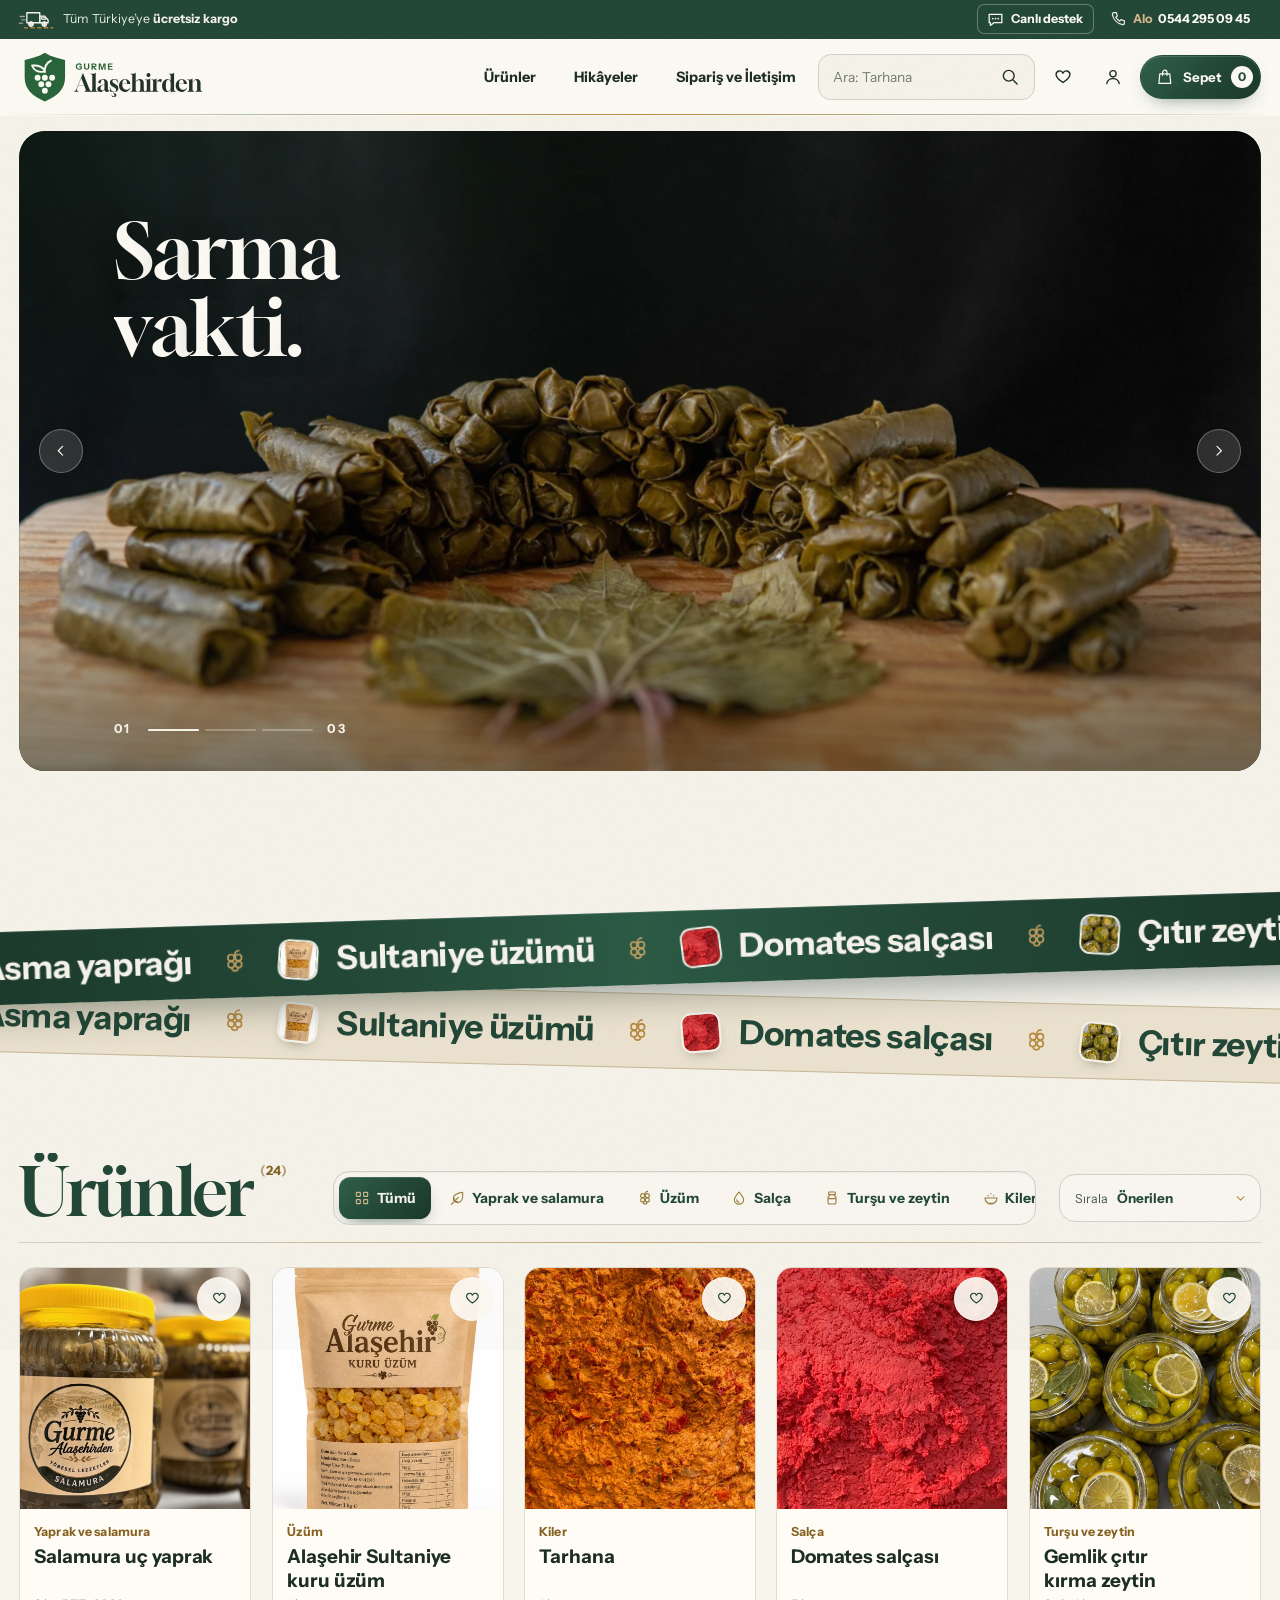
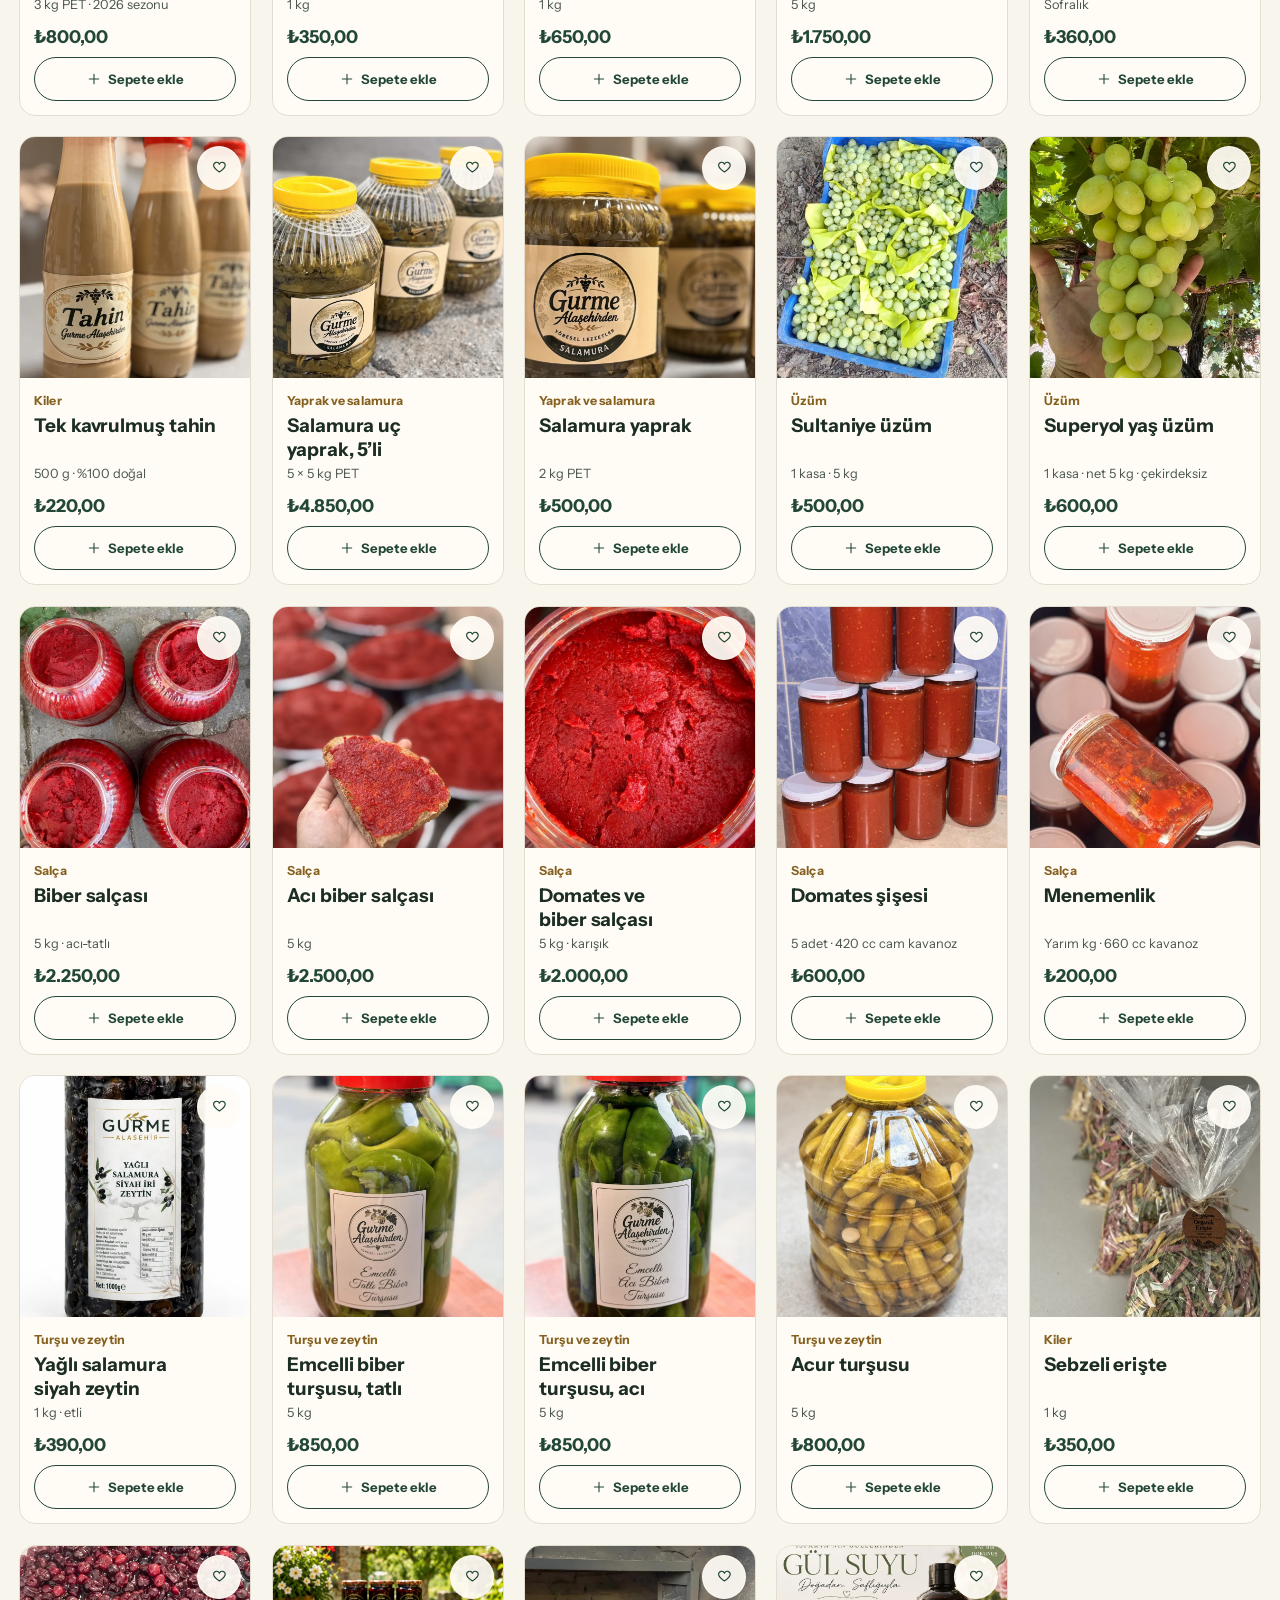
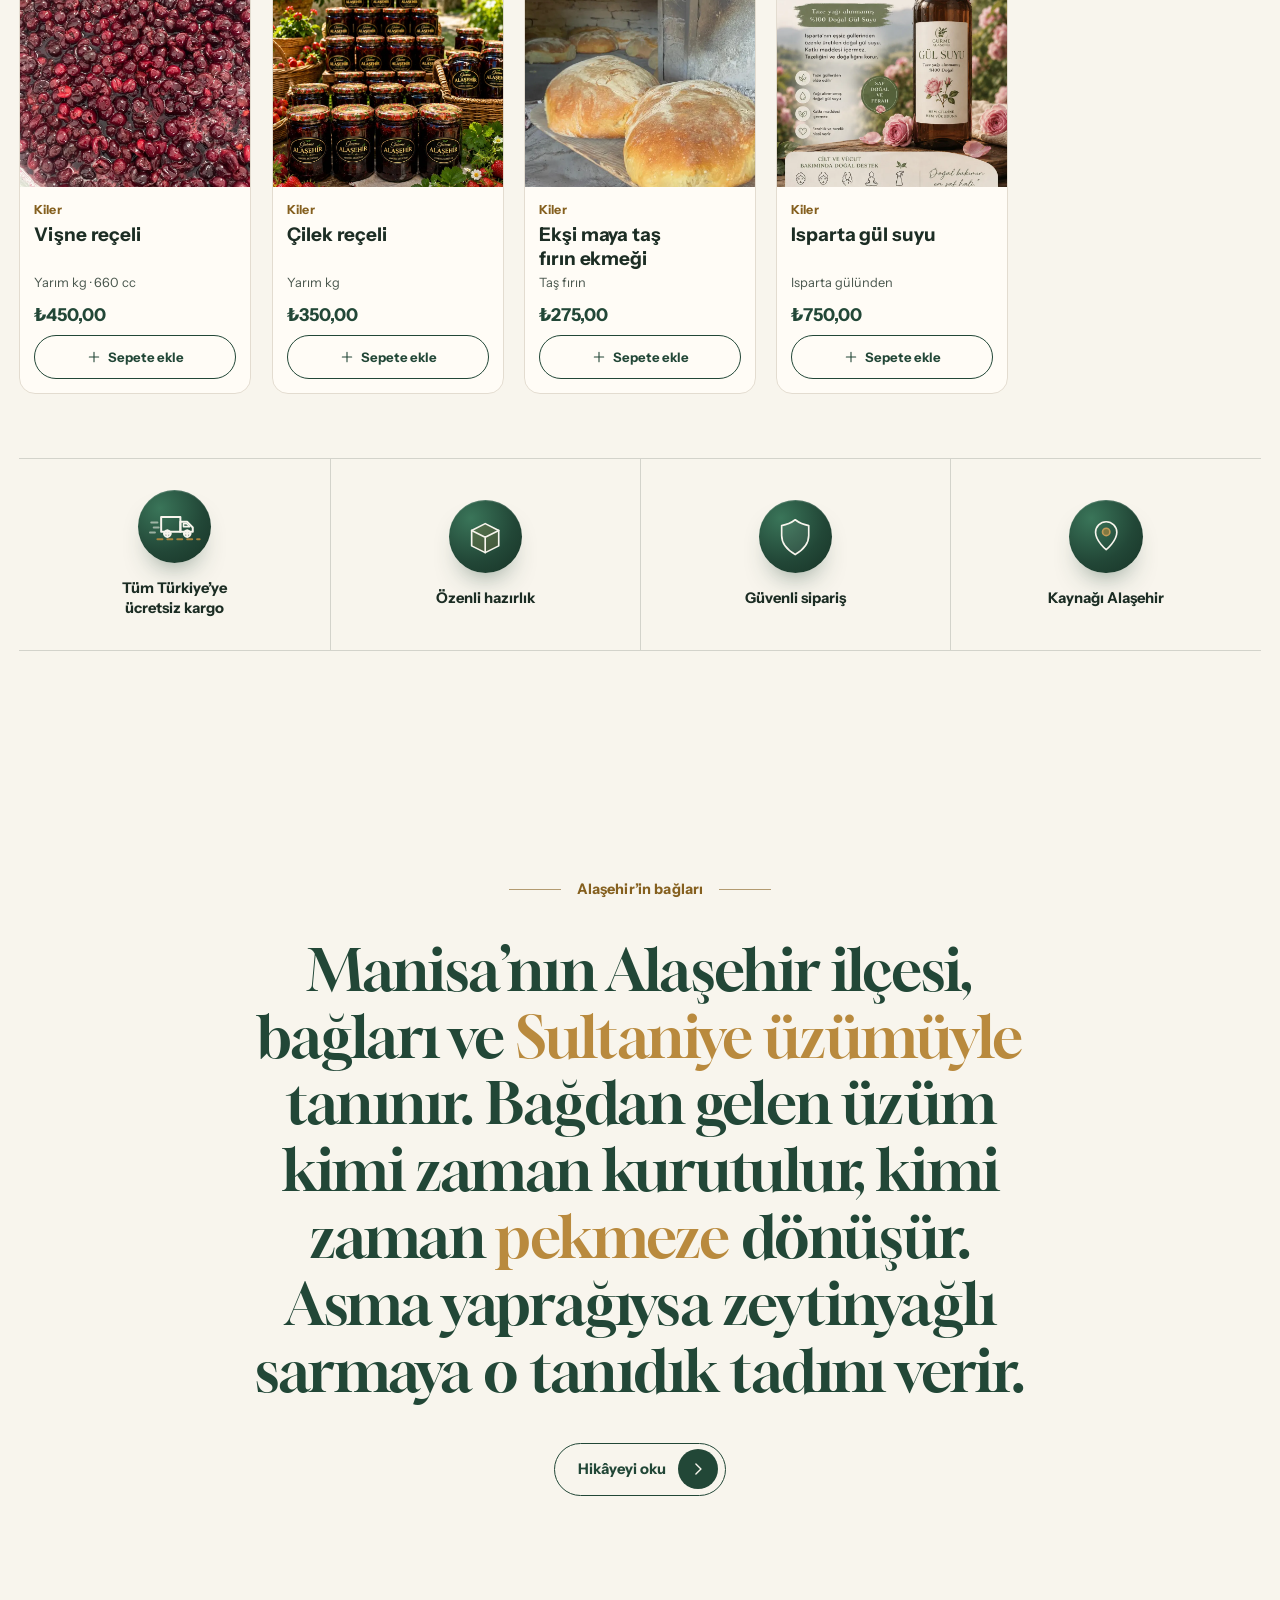
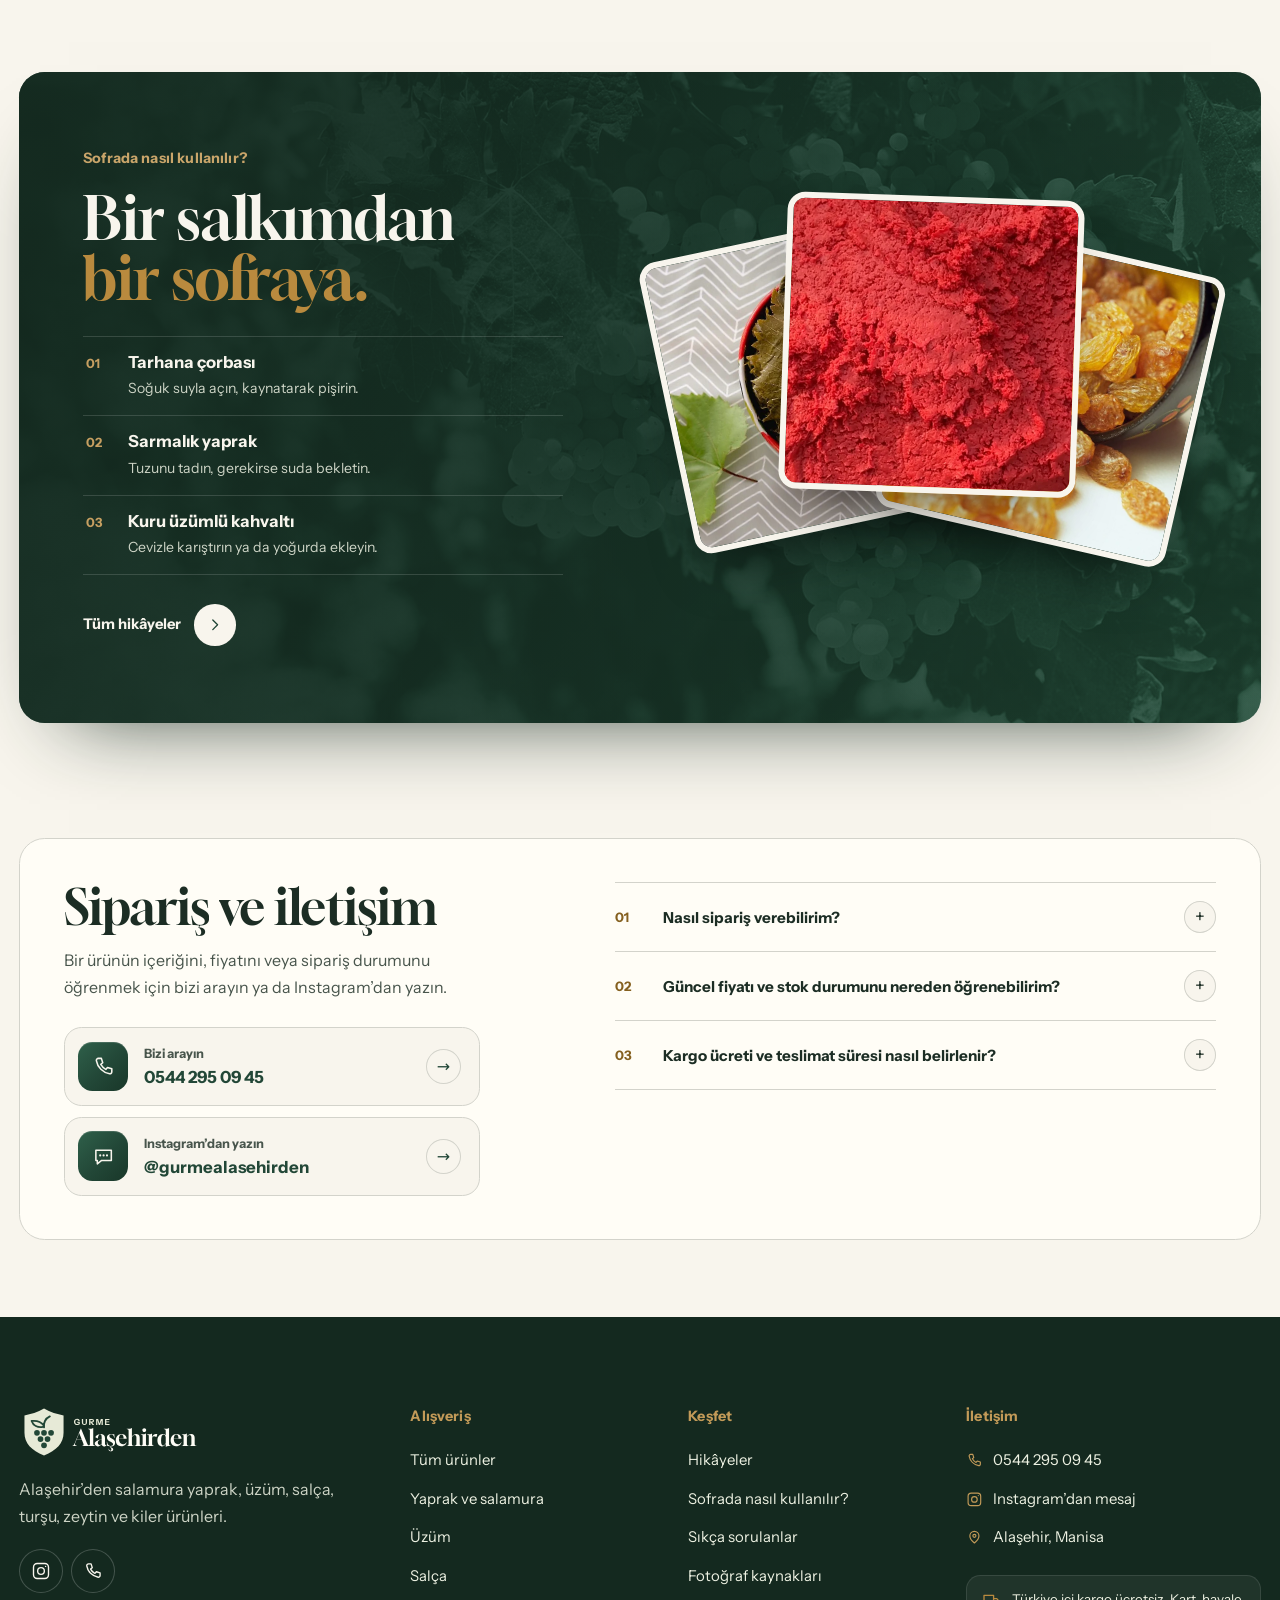
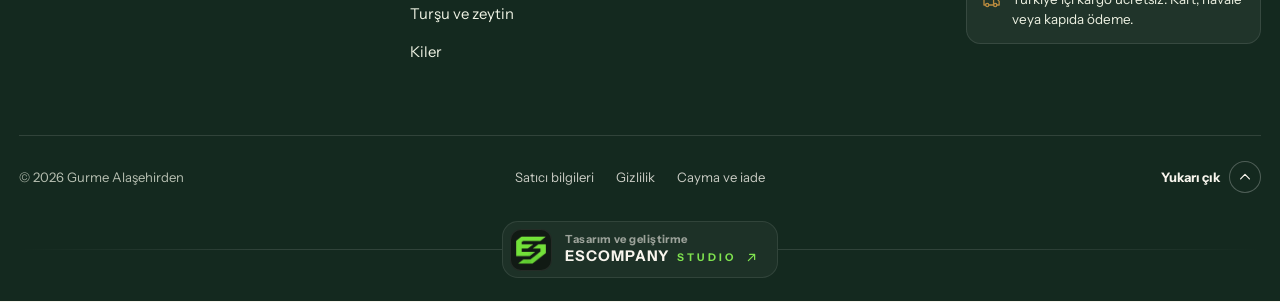
==== index.html @ d197da64 "Gurme Alaşehirden demo mağaza Katalog, ürün sayfaları, sepet ve demo ödeme, Hesabım, favoriler, mobi" ====
<!doctype html>
<html lang="tr">
<head>
  <meta charset="utf-8">
  <meta name="viewport" content="width=device-width, initial-scale=1">
  <meta name="robots" content="noindex">
  <meta name="theme-color" content="#224737">
  <meta name="description" content="Gurme Alaşehirden. Alaşehir'in bağlarından ilham alan yöresel sofra seçkisini keşfedin.">
  <title>Gurme Alaşehirden | Yöresel Sofra Seçkisi</title>
  <script>document.documentElement.classList.add('js-motion');setTimeout(function(){var d=document.documentElement;if(!d.classList.contains('motion-on'))d.classList.remove('js-motion')},4000);</script>
  <meta property="og:type" content="website">
  <meta property="og:title" content="Gurme Alaşehirden | Yöresel Sofra Seçkisi">
  <meta property="og:description" content="Gurme Alaşehirden. Alaşehir'in bağlarından ilham alan yöresel sofra seçkisini keşfedin.">
  <meta property="og:image" content="https://escompanystudio-base.github.io/gurme-alasehirden-demo/assets/og-cover.jpg">
  <meta property="og:image:width" content="1200">
  <meta property="og:image:height" content="630">
  <meta property="og:locale" content="tr_TR">
  <meta name="twitter:card" content="summary_large_image">
  <link rel="apple-touch-icon" href="assets/icon.png">
  <link rel="icon" href="assets/gurme-marka.svg" type="image/svg+xml">
  <link rel="preload" href="assets/display.woff2" as="font" type="font/woff2" crossorigin>
  <link rel="stylesheet" href="styles.css?v=65">
  <link rel="stylesheet" href="catalog-design.css?v=65">
  <link rel="stylesheet" href="motion.css?v=65">
  <script src="catalog.js?v=65" defer></script>
  <script src="shop.js?v=65" defer></script>
  <script src="showcase.js?v=65" defer></script>
  <script src="mobile-menu.js?v=65" defer></script>
  <script src="account.js?v=65" defer></script>
  <script src="fly.js?v=65" defer></script>
  <script src="search.js?v=65" defer></script>
  <script src="support.js?v=65" defer></script>
  <script src="motion.js?v=65" defer></script>
  <script type="application/ld+json">
{
 "@context": "https://schema.org",
 "@graph": [
  {
   "@type": "Store",
   "name": "Gurme Alaşehirden",
   "telephone": "+905442950945",
   "address": {
    "@type": "PostalAddress",
    "addressLocality": "Alaşehir",
    "addressRegion": "Manisa",
    "addressCountry": "TR"
   },
   "sameAs": [
    "https://www.instagram.com/gurmealasehirden/",
    "https://www.shopier.com/gurmealasehirden"
   ]
  },
  {
   "@type": "ItemList",
   "name": "Ürünler",
   "itemListElement": [
    {
     "@type": "ListItem",
     "position": 1,
     "item": {
      "@type": "Product",
      "name": "Salamura uç yaprak",
      "description": "2026 sezonu salamura uç yaprak, 3 kg PET kapta. Sarmadan önce tuzunu tadın; gerekirse bir süre suda bekletin.",
      "image": "assets/urunler/48458798.webp",
      "category": "Yaprak ve salamura",
      "offers": {
       "@type": "Offer",
       "price": "800",
       "priceCurrency": "TRY",
       "url": "https://www.shopier.com/gurmealasehirden/48458798"
      }
     }
    },
    {
     "@type": "ListItem",
     "position": 2,
     "item": {
      "@type": "Product",
      "name": "Alaşehir Sultaniye kuru üzüm",
      "description": "Alaşehir Sultaniye üzümünden çekirdeksiz kuru üzüm, 1 kg. Kahvaltıda, kek hamurunda ya da yulafla.",
      "image": "assets/urunler/48699027.webp",
      "category": "Üzüm",
      "offers": {
       "@type": "Offer",
       "price": "350",
       "priceCurrency": "TRY",
       "url": "https://www.shopier.com/gurmealasehirden/48699027"
      }
     }
    },
    {
     "@type": "ListItem",
     "position": 3,
     "item": {
      "@type": "Product",
      "name": "Tarhana",
      "description": "1 kg tarhana. Bir kâse soğuk suyla açıp kaynatarak çorba yapabilirsiniz.",
      "image": "assets/urunler/48458883.webp",
      "category": "Kiler",
      "offers": {
       "@type": "Offer",
       "price": "650",
       "priceCurrency": "TRY",
       "url": "https://www.shopier.com/gurmealasehirden/48458883"
      }
     }
    },
    {
     "@type": "ListItem",
     "position": 4,
     "item": {
      "@type": "Product",
      "name": "Domates salçası",
      "description": "5 kg domates salçası. Yemeklere, çorbalara ve kahvaltılık soslara.",
      "image": "assets/urunler/49941101.webp",
      "category": "Salça",
      "offers": {
       "@type": "Offer",
       "price": "1750",
       "priceCurrency": "TRY",
       "url": "https://www.shopier.com/gurmealasehirden/49941101"
      }
     }
    },
    {
     "@type": "ListItem",
     "position": 5,
     "item": {
      "@type": "Product",
      "name": "Gemlik çıtır kırma zeytin",
      "description": "Gemlik sofralık çıtır kırma zeytin, kahvaltı sofraları için.",
      "image": "assets/urunler/48976314.webp",
      "category": "Turşu ve zeytin",
      "offers": {
       "@type": "Offer",
       "price": "360",
       "priceCurrency": "TRY",
       "url": "https://www.shopier.com/gurmealasehirden/48976314"
      }
     }
    },
    {
     "@type": "ListItem",
     "position": 6,
     "item": {
      "@type": "Product",
      "name": "Tek kavrulmuş tahin",
      "description": "500 g tek kavrulmuş tahin. Kahvaltıda reçelle ya da tatlılarda kullanabilirsiniz.",
      "image": "assets/urunler/48458856.webp",
      "category": "Kiler",
      "offers": {
       "@type": "Offer",
       "price": "220",
       "priceCurrency": "TRY",
       "url": "https://www.shopier.com/gurmealasehirden/48458856"
      }
     }
    },
    {
     "@type": "ListItem",
     "position": 7,
     "item": {
      "@type": "Product",
      "name": "Salamura uç yaprak, 5’li",
      "description": "Beş adet 5 kg PET kapta salamura uç yaprak. Kalabalık sofralar ve uzun süreli kullanım için.",
      "image": "assets/urunler/48458950.webp",
      "category": "Yaprak ve salamura",
      "offers": {
       "@type": "Offer",
       "price": "4850",
       "priceCurrency": "TRY",
       "url": "https://www.shopier.com/gurmealasehirden/48458950"
      }
     }
    },
    {
     "@type": "ListItem",
     "position": 8,
     "item": {
      "@type": "Product",
      "name": "Salamura yaprak",
      "description": "2 kg PET kapta salamura asma yaprağı. Zeytinyağlı sarma ve dolma için.",
      "image": "assets/urunler/48593356.webp",
      "category": "Yaprak ve salamura",
      "offers": {
       "@type": "Offer",
       "price": "500",
       "priceCurrency": "TRY",
       "url": "https://www.shopier.com/gurmealasehirden/48593356"
      }
     }
    },
    {
     "@type": "ListItem",
     "position": 9,
     "item": {
      "@type": "Product",
      "name": "Sultaniye üzüm",
      "description": "Bir kasa (5 kg) Sultaniye üzüm.",
      "image": "assets/urunler/50586512.webp",
      "category": "Üzüm",
      "offers": {
       "@type": "Offer",
       "price": "500",
       "priceCurrency": "TRY",
       "url": "https://www.shopier.com/gurmealasehirden/50586512"
      }
     }
    },
    {
     "@type": "ListItem",
     "position": 10,
     "item": {
      "@type": "Product",
      "name": "Superyol yaş üzüm",
      "description": "Bir kasa, net 5 kg çekirdeksiz Superyol cinsi yaş üzüm.",
      "image": "assets/urunler/49343142.webp",
      "category": "Üzüm",
      "offers": {
       "@type": "Offer",
       "price": "600",
       "priceCurrency": "TRY",
       "url": "https://www.shopier.com/gurmealasehirden/49343142"
      }
     }
    },
    {
     "@type": "ListItem",
     "position": 11,
     "item": {
      "@type": "Product",
      "name": "Biber salçası",
      "description": "5 kg biber salçası, acı ve tatlı karışık.",
      "image": "assets/urunler/50516169.webp",
      "category": "Salça",
      "offers": {
       "@type": "Offer",
       "price": "2250",
       "priceCurrency": "TRY",
       "url": "https://www.shopier.com/gurmealasehirden/50516169"
      }
     }
    },
    {
     "@type": "ListItem",
     "position": 12,
     "item": {
      "@type": "Product",
      "name": "Acı biber salçası",
      "description": "5 kg acı biber salçası.",
      "image": "assets/urunler/50586427.webp",
      "category": "Salça",
      "offers": {
       "@type": "Offer",
       "price": "2500",
       "priceCurrency": "TRY",
       "url": "https://www.shopier.com/gurmealasehirden/50586427"
      }
     }
    },
    {
     "@type": "ListItem",
     "position": 13,
     "item": {
      "@type": "Product",
      "name": "Domates ve biber salçası",
      "description": "Domates ve biber karışık salça, 5 kg.",
      "image": "assets/urunler/50586412.webp",
      "category": "Salça",
      "offers": {
       "@type": "Offer",
       "price": "2000",
       "priceCurrency": "TRY",
       "url": "https://www.shopier.com/gurmealasehirden/50586412"
      }
     }
    },
    {
     "@type": "ListItem",
     "position": 14,
     "item": {
      "@type": "Product",
      "name": "Domates şişesi",
      "description": "420 cc cam kavanozlarda domates, 5 adet.",
      "image": "assets/urunler/49941323.webp",
      "category": "Salça",
      "offers": {
       "@type": "Offer",
       "price": "600",
       "priceCurrency": "TRY",
       "url": "https://www.shopier.com/gurmealasehirden/49941323"
      }
     }
    },
    {
     "@type": "ListItem",
     "position": 15,
     "item": {
      "@type": "Product",
      "name": "Menemenlik",
      "description": "Menemen için hazırlanmış karışım; 660 cc kavanozda yarım kg.",
      "image": "assets/urunler/50586495.webp",
      "category": "Salça",
      "offers": {
       "@type": "Offer",
       "price": "200",
       "priceCurrency": "TRY",
       "url": "https://www.shopier.com/gurmealasehirden/50586495"
      }
     }
    },
    {
     "@type": "ListItem",
     "position": 16,
     "item": {
      "@type": "Product",
      "name": "Yağlı salamura siyah zeytin",
      "description": "1 kg yağlı salamura siyah etli zeytin.",
      "image": "assets/urunler/48701780.webp",
      "category": "Turşu ve zeytin",
      "offers": {
       "@type": "Offer",
       "price": "390",
       "priceCurrency": "TRY",
       "url": "https://www.shopier.com/gurmealasehirden/48701780"
      }
     }
    },
    {
     "@type": "ListItem",
     "position": 17,
     "item": {
      "@type": "Product",
      "name": "Emcelli biber turşusu, tatlı",
      "description": "5 kg tatlı emcelli biber turşusu.",
      "image": "assets/urunler/49343203.webp",
      "category": "Turşu ve zeytin",
      "offers": {
       "@type": "Offer",
       "price": "850",
       "priceCurrency": "TRY",
       "url": "https://www.shopier.com/gurmealasehirden/49343203"
      }
     }
    },
    {
     "@type": "ListItem",
     "position": 18,
     "item": {
      "@type": "Product",
      "name": "Emcelli biber turşusu, acı",
      "description": "5 kg acı emcelli biber turşusu.",
      "image": "assets/urunler/49343221.webp",
      "category": "Turşu ve zeytin",
      "offers": {
       "@type": "Offer",
       "price": "850",
       "priceCurrency": "TRY",
       "url": "https://www.shopier.com/gurmealasehirden/49343221"
      }
     }
    },
    {
     "@type": "ListItem",
     "position": 19,
     "item": {
      "@type": "Product",
      "name": "Acur turşusu",
      "description": "5 kg acur turşusu.",
      "image": "assets/urunler/49691721.webp",
      "category": "Turşu ve zeytin",
      "offers": {
       "@type": "Offer",
       "price": "800",
       "priceCurrency": "TRY",
       "url": "https://www.shopier.com/gurmealasehirden/49691721"
      }
     }
    },
    {
     "@type": "ListItem",
     "position": 20,
     "item": {
      "@type": "Product",
      "name": "Sebzeli erişte",
      "description": "1 kg sebzeli erişte.",
      "image": "assets/urunler/48458974.webp",
      "category": "Kiler",
      "offers": {
       "@type": "Offer",
       "price": "350",
       "priceCurrency": "TRY",
       "url": "https://www.shopier.com/gurmealasehirden/48458974"
      }
     }
    },
    {
     "@type": "ListItem",
     "position": 21,
     "item": {
      "@type": "Product",
      "name": "Vişne reçeli",
      "description": "660 cc kavanozda yarım kg vişne reçeli.",
      "image": "assets/urunler/49691678.webp",
      "category": "Kiler",
      "offers": {
       "@type": "Offer",
       "price": "450",
       "priceCurrency": "TRY",
       "url": "https://www.shopier.com/gurmealasehirden/49691678"
      }
     }
    },
    {
     "@type": "ListItem",
     "position": 22,
     "item": {
      "@type": "Product",
      "name": "Çilek reçeli",
      "description": "Yarım kg çilek reçeli.",
      "image": "assets/urunler/49343748.webp",
      "category": "Kiler",
      "offers": {
       "@type": "Offer",
       "price": "350",
       "priceCurrency": "TRY",
       "url": "https://www.shopier.com/gurmealasehirden/49343748"
      }
     }
    },
    {
     "@type": "ListItem",
     "position": 23,
     "item": {
      "@type": "Product",
      "name": "Ekşi maya taş fırın ekmeği",
      "description": "Taş fırında pişmiş ekşi mayalı ekmek.",
      "image": "assets/urunler/49152911.webp",
      "category": "Kiler",
      "offers": {
       "@type": "Offer",
       "price": "275",
       "priceCurrency": "TRY",
       "url": "https://www.shopier.com/gurmealasehirden/49152911"
      }
     }
    },
    {
     "@type": "ListItem",
     "position": 24,
     "item": {
      "@type": "Product",
      "name": "Isparta gül suyu",
      "description": "Isparta güllerinden gül suyu.",
      "image": "assets/urunler/48693764.webp",
      "category": "Kiler",
      "offers": {
       "@type": "Offer",
       "price": "750",
       "priceCurrency": "TRY",
       "url": "https://www.shopier.com/gurmealasehirden/48693764"
      }
     }
    }
   ]
  }
 ]
}
  </script>
</head>
<body>
  <svg class="icon-library" xmlns="http://www.w3.org/2000/svg" aria-hidden="true">
    <symbol id="i-leaf" viewBox="0 0 24 24"><path d="M20.5 3.5c-5 1-9 1.4-12.1 4.6a6.4 6.4 0 0 0 0 9.1 6.4 6.4 0 0 0 9.1 0c3.2-3.2 3.5-7.5 3-13.7Z"/><path d="M3.5 21.5 14 11M8 17l-.3-5m.4 4.9 4.8.3"/></symbol>
    <symbol id="i-bag" viewBox="0 0 24 24"><path d="M5.2 8h13.6l1.3 13H3.9L5.2 8Z"/><path d="M9 10V6a3 3 0 1 1 6 0v4"/></symbol>
    <symbol id="i-search" viewBox="0 0 24 24"><circle cx="10.5" cy="10.5" r="6.5"/><path d="m16 16 4.5 4.5"/></symbol>
    <symbol id="i-instagram" viewBox="0 0 24 24"><rect x="3" y="3" width="18" height="18" rx="4.5"/><circle cx="12" cy="12" r="4"/><path d="M17.5 6.5h.01"/></symbol>
    <symbol id="i-menu" viewBox="0 0 24 24"><path d="M4 7h16M4 12h16M4 17h16"/></symbol>
    <symbol id="i-plus" viewBox="0 0 24 24"><path d="M12 5v14M5 12h14"/></symbol>
    <symbol id="i-minus" viewBox="0 0 24 24"><path d="M5 12h14"/></symbol>
    <symbol id="i-close" viewBox="0 0 24 24"><path d="m6 6 12 12M18 6 6 18"/></symbol>
    <symbol id="i-sort" viewBox="0 0 24 24"><path d="M4 7h16M7 12h10m-7 5h4"/></symbol>
    <symbol id="i-grid" viewBox="0 0 24 24"><rect x="3.5" y="3.5" width="6" height="6" rx="1"/><rect x="14.5" y="3.5" width="6" height="6" rx="1"/><rect x="3.5" y="14.5" width="6" height="6" rx="1"/><rect x="14.5" y="14.5" width="6" height="6" rx="1"/></symbol>
    <symbol id="i-grapes" viewBox="0 0 24 24"><path d="M12 6a4 4 0 0 1 4-4"/><circle cx="8.5" cy="8.5" r="3"/><circle cx="15.5" cy="8.5" r="3"/><circle cx="8.5" cy="15" r="3"/><circle cx="15.5" cy="15" r="3"/><path d="M9 18a3 3 0 0 0 6 0"/></symbol>
    <symbol id="i-drop" viewBox="0 0 24 24"><path d="M12 3c4.6 5.4 7 8.2 7 11.2a7 7 0 0 1-14 0C5 11.2 7.4 8.4 12 3Z"/><path d="M12 18a3.4 3.4 0 0 1-3.4-3.4"/></symbol>
    <symbol id="i-pantry" viewBox="0 0 24 24"><path d="M3 12h18a9 9 0 0 1-18 0Zm6 8h6M7.5 8.5H8m3.75-3H12m3.75 3H16"/></symbol>
    <symbol id="i-heart" viewBox="0 0 24 24"><path d="M20.3 9c0 4.1-8.3 9.6-8.3 9.6S3.7 13.1 3.7 9a4.3 4.3 0 0 1 8.3-1.6 4.3 4.3 0 0 1 8.3 1.6Z"/></symbol>
    <symbol id="i-jar" viewBox="0 0 24 24"><rect x="7" y="3" width="10" height="4" rx="1"/><path d="M8 7v2l-2 2v7.5A2.5 2.5 0 0 0 8.5 21h7a2.5 2.5 0 0 0 2.5-2.5V11l-2-2V7M6 13h12"/></symbol>
    <symbol id="i-chevron-left" viewBox="0 0 24 24"><path d="m14.5 6-6 6 6 6"/></symbol>
    <symbol id="i-chevron-right" viewBox="0 0 24 24"><path d="m9.5 6 6 6-6 6"/></symbol>
    <symbol id="i-pause" viewBox="0 0 24 24"><path d="M9 6v12m6-12v12"/></symbol>
    <symbol id="i-play" viewBox="0 0 24 24"><path d="m9 6 9 6-9 6V6Z"/></symbol>
    <symbol id="i-copy" viewBox="0 0 24 24"><rect x="8" y="8" width="12" height="12" rx="2"/><path d="M16 8V6a2 2 0 0 0-2-2H6a2 2 0 0 0-2 2v8a2 2 0 0 0 2 2h2"/></symbol>
    <symbol id="i-check" viewBox="0 0 24 24"><path d="m5 12 4 4L19 6"/></symbol>
    <symbol id="i-phone" viewBox="0 0 24 24"><path d="M6.7 3.5h3l1.4 4.5-2 1.7a13.8 13.8 0 0 0 5.2 5.2l1.7-2 4.5 1.4v3.1a2.1 2.1 0 0 1-2.3 2.1A16.8 16.8 0 0 1 4.5 5.8a2.1 2.1 0 0 1 2.2-2.3Z"/></symbol>
    <symbol id="i-delivery" viewBox="0 0 24 24"><path d="M2.5 5.5h12v12h-6m6-8h4l3 3.5v4.5h-3m-4 0h-2M2.5 17.5h2M2.5 5.5v12"/><circle cx="6.5" cy="17.5" r="2"/><circle cx="16.5" cy="17.5" r="2"/></symbol>
    <symbol id="i-origin" viewBox="0 0 24 24"><path d="M18.5 10c0 4.8-6.5 10-6.5 10s-6.5-5.2-6.5-10a6.5 6.5 0 1 1 13 0Z"/><circle cx="12" cy="9.8" r="2.2"/></symbol>
    <symbol id="i-chevron-down" viewBox="0 0 24 24"><path d="m6.5 9 5.5 5.5L17.5 9"/></symbol>
  </svg>

  <a class="skip" href="#main">İçeriğe geç</a>
  <aside class="announcement" aria-label="Duyuru">
    <div class="shell announcement-links">
      <p class="ann-ship">
        <svg class="ann-truck" viewBox="0 0 40 24" width="34" height="20" fill="none" aria-hidden="true">
          <g class="truck-speed"><path d="M1 9h5M3 13h4M0 17h4"/></g>
          <g class="truck-body">
            <path d="M9 4.5h15.5v12H9z"/>
            <path d="M24.5 8.5h5.6l4.4 4.6v3.4h-10z"/>
            <path d="M27 9.8h2.6l2.4 2.6H27z" class="truck-window"/>
          </g>
          <g class="truck-wheel"><circle cx="14" cy="18" r="2.6"/><path d="M14 15.4v5.2M11.4 18h5.2"/></g>
          <g class="truck-wheel"><circle cx="30" cy="18" r="2.6"/><path d="M30 15.4v5.2M27.4 18h5.2"/></g>
          <path class="truck-road" d="M6 22.5h34"/>
        </svg>
        <span><span class="ann-long">Tüm Türkiye’ye </span><strong>ücretsiz kargo</strong></span>
      </p>
      <div class="ann-actions">
        <a class="ann-support" href="https://ig.me/m/gurmealasehirden" target="_blank" rel="noopener" aria-label="Canlı destek, Instagram’dan mesaj gönderin">
          <svg class="ann-chat" viewBox="0 0 24 24" width="20" height="20" fill="none" aria-hidden="true">
            <path d="M4 5.5h16v10.5H10l-4.5 3.5V16H4z"/>
            <circle class="chat-dot" cx="8.5" cy="10.8" r="1.1"/>
            <circle class="chat-dot" cx="12" cy="10.8" r="1.1"/>
            <circle class="chat-dot" cx="15.5" cy="10.8" r="1.1"/>
          </svg>
          <span class="ann-label">Canlı destek</span>
        </a>
        <a class="ann-phone" href="tel:+905442950945" aria-label="Bizi arayın: 0544 295 09 45">
          <svg class="ann-ring" viewBox="0 0 24 24" width="18" height="18" fill="none" aria-hidden="true">
            <path class="ring-wave ring-wave-1" d="M15 3.6a5.6 5.6 0 0 1 5.4 5.4"/>
            <path class="ring-wave ring-wave-2" d="M15 0.8a8.4 8.4 0 0 1 8.2 8.2"/>
            <path class="ring-handset" d="M6.7 3.5h3l1.4 4.5-2 1.7a13.8 13.8 0 0 0 5.2 5.2l1.7-2 4.5 1.4v3.1a2.1 2.1 0 0 1-2.3 2.1A16.8 16.8 0 0 1 4.5 5.8a2.1 2.1 0 0 1 2.2-2.3Z"/>
          </svg>
          <span class="ann-num"><span class="ann-alo">Alo</span> 0544 295 09 45</span><span class="ann-call">Bizi arayın</span>
        </a>
      </div>
    </div>
  </aside>

  <header class="site-header">
    <div class="shell header-inner">
      <button class="icon-button menu-trigger" type="button" data-mobile-menu aria-haspopup="dialog" aria-controls="mobile-menu" aria-expanded="false">
        <svg class="icon" aria-hidden="true"><use href="#i-menu"/></svg>
        <span class="menu-trigger-label">Menü</span>
      </button>
      <a class="brand" href="./" aria-label="Gurme Alaşehirden ana sayfa">
        <img src="assets/gurme-alasehirden-logo.svg" width="229" height="64" alt="">
      </a>
      <nav class="primary-nav" aria-label="Ana menü">
        <a href="#urunler">Ürünler</a>
        <a href="hikayeler.html">Hikâyeler</a>
        <a href="#yardim">Sipariş ve İletişim</a>
      </nav>
      <div class="header-actions">
        <form class="header-search" id="header-search" role="search">
          <label class="visually-hidden" for="header-search-input">Ürün ara</label>
          <input id="header-search-input" name="arama" type="search" placeholder="Ürün ara" autocomplete="off" maxlength="100" required>
          <button class="icon-button" type="submit" aria-label="Ara">
            <svg class="icon" aria-hidden="true"><use href="#i-search"/></svg>
          </button>
        </form>
        <button class="icon-button header-search-trigger" type="button" data-open="search" aria-label="Ürün ara" aria-haspopup="dialog">
          <svg class="icon" aria-hidden="true"><use href="#i-search"/></svg>
        </button>
        <a class="icon-button header-favorites" href="favoriler.html" aria-label="Favorilerim">
          <svg class="icon" aria-hidden="true"><use href="#i-heart"/></svg>
        </a>
        <button class="cart-trigger" type="button" data-magnetic data-open="cart" aria-label="Sepet, 0 ürün" aria-haspopup="dialog">
          <svg class="icon" aria-hidden="true"><use href="#i-bag"/></svg>
          <span class="cart-trigger-label">Sepet</span>
          <span class="cart-count" aria-hidden="true">0</span>
        </button>
      </div>
    </div>
  </header>

  <main id="main" tabindex="-1">
    <section class="showcase shell" aria-label="Öne çıkan lezzetler">
      <h1 class="visually-hidden">Gurme Alaşehirden</h1>
      <div class="carousel" id="showcase" role="group" aria-roledescription="slayt gösterisi" aria-label="Yöresel lezzetler">
        <div class="carousel-window">
          <div class="showcase-slide showcase-leaves" role="group" aria-roledescription="slayt" aria-label="Sarma vakti, 1 / 3">
            <picture class="slide-photo">
              <source media="(max-width: 575px)" srcset="assets/editorial-sarma-mobil.webp" width="613" height="920">
              <img src="assets/editorial-sarma-board.webp" width="2000" height="1125" alt="Ahşap sunum tahtasında asma yaprağı sarmaları" fetchpriority="high">
            </picture>
            <div class="slide-copy">
              <h2>Sarma<br>vakti.</h2>
            </div>
          </div>
          <div class="showcase-slide showcase-harvest" role="group" aria-roledescription="slayt" aria-label="Bağdan bir avuç, 2 / 3" hidden>
            <picture class="slide-photo">
              <img src="assets/editorial-uzum.webp" width="1600" height="1067" loading="lazy" alt="Gün ışığında asmanın dalında yeşil üzüm salkımları">
            </picture>
            <div class="slide-copy">
              <h2>Bağdan<br>bir avuç.</h2>
            </div>
          </div>
          <div class="showcase-slide showcase-oil" role="group" aria-roledescription="slayt" aria-label="Sofraya son dokunuş, 3 / 3" hidden>
            <picture class="slide-photo">
              <img src="assets/editorial-zeytin.webp" width="1065" height="1600" loading="lazy" alt="Ahşap sofrada zeytinler ve zeytinyağı">
            </picture>
            <div class="slide-copy">
              <h2>Son<br>dokunuş.</h2>
            </div>
          </div>
          <div class="carousel-meta" aria-hidden="true">
            <span class="carousel-index">01</span>
            <span class="carousel-bars"><i></i><i></i><i></i></span>
            <span class="carousel-total">03</span>
          </div>
          <div class="carousel-controls" id="carousel-controls" hidden>
            <button class="carousel-control carousel-previous" type="button" data-slide-step="-1" aria-label="Önceki slayt">
              <svg class="icon" aria-hidden="true"><use href="#i-chevron-left"/></svg>
            </button>
            <button class="carousel-control carousel-next" type="button" data-slide-step="1" aria-label="Sonraki slayt">
              <svg class="icon" aria-hidden="true"><use href="#i-chevron-right"/></svg>
            </button>
            <button class="carousel-pause" type="button" id="carousel-toggle" aria-label="Slayt gösterisini duraklat">
              <svg class="icon" aria-hidden="true"><use href="#i-pause"/></svg>
            </button>
          </div>
        </div>
        <p class="visually-hidden" id="carousel-status" role="status"></p>
      </div>
    </section>

    <div class="marquee" aria-hidden="true">
      <div class="marquee-row marquee-a">
        <div class="marquee-track"><span class="mq-item"><img src="assets/urunler/48458798.webp" width="627" height="627" alt="" loading="lazy"><span>Asma yaprağı</span></span><svg class="mq-mark" viewBox="0 0 24 24"><use href="#i-grapes"/></svg><span class="mq-item"><img src="assets/urunler/48699027.webp" width="627" height="627" alt="" loading="lazy"><span>Sultaniye üzümü</span></span><svg class="mq-mark" viewBox="0 0 24 24"><use href="#i-grapes"/></svg><span class="mq-item"><img src="assets/urunler/49941101.webp" width="627" height="627" alt="" loading="lazy"><span>Domates salçası</span></span><svg class="mq-mark" viewBox="0 0 24 24"><use href="#i-grapes"/></svg><span class="mq-item"><img src="assets/urunler/48976314.webp" width="627" height="627" alt="" loading="lazy"><span>Çıtır zeytin</span></span><svg class="mq-mark" viewBox="0 0 24 24"><use href="#i-grapes"/></svg><span class="mq-item"><img src="assets/urunler/48458883.webp" width="627" height="627" alt="" loading="lazy"><span>Tarhana</span></span><svg class="mq-mark" viewBox="0 0 24 24"><use href="#i-grapes"/></svg><span class="mq-item"><img src="assets/urunler/48458798.webp" width="627" height="627" alt="" loading="lazy"><span>Asma yaprağı</span></span><svg class="mq-mark" viewBox="0 0 24 24"><use href="#i-grapes"/></svg><span class="mq-item"><img src="assets/urunler/48699027.webp" width="627" height="627" alt="" loading="lazy"><span>Sultaniye üzümü</span></span><svg class="mq-mark" viewBox="0 0 24 24"><use href="#i-grapes"/></svg><span class="mq-item"><img src="assets/urunler/49941101.webp" width="627" height="627" alt="" loading="lazy"><span>Domates salçası</span></span><svg class="mq-mark" viewBox="0 0 24 24"><use href="#i-grapes"/></svg><span class="mq-item"><img src="assets/urunler/48976314.webp" width="627" height="627" alt="" loading="lazy"><span>Çıtır zeytin</span></span><svg class="mq-mark" viewBox="0 0 24 24"><use href="#i-grapes"/></svg><span class="mq-item"><img src="assets/urunler/48458883.webp" width="627" height="627" alt="" loading="lazy"><span>Tarhana</span></span><svg class="mq-mark" viewBox="0 0 24 24"><use href="#i-grapes"/></svg></div>
      </div>
      <div class="marquee-row marquee-b">
        <div class="marquee-track"><span class="mq-item"><img src="assets/urunler/48458798.webp" width="627" height="627" alt="" loading="lazy"><span>Asma yaprağı</span></span><svg class="mq-mark" viewBox="0 0 24 24"><use href="#i-grapes"/></svg><span class="mq-item"><img src="assets/urunler/48699027.webp" width="627" height="627" alt="" loading="lazy"><span>Sultaniye üzümü</span></span><svg class="mq-mark" viewBox="0 0 24 24"><use href="#i-grapes"/></svg><span class="mq-item"><img src="assets/urunler/49941101.webp" width="627" height="627" alt="" loading="lazy"><span>Domates salçası</span></span><svg class="mq-mark" viewBox="0 0 24 24"><use href="#i-grapes"/></svg><span class="mq-item"><img src="assets/urunler/48976314.webp" width="627" height="627" alt="" loading="lazy"><span>Çıtır zeytin</span></span><svg class="mq-mark" viewBox="0 0 24 24"><use href="#i-grapes"/></svg><span class="mq-item"><img src="assets/urunler/48458883.webp" width="627" height="627" alt="" loading="lazy"><span>Tarhana</span></span><svg class="mq-mark" viewBox="0 0 24 24"><use href="#i-grapes"/></svg><span class="mq-item"><img src="assets/urunler/48458798.webp" width="627" height="627" alt="" loading="lazy"><span>Asma yaprağı</span></span><svg class="mq-mark" viewBox="0 0 24 24"><use href="#i-grapes"/></svg><span class="mq-item"><img src="assets/urunler/48699027.webp" width="627" height="627" alt="" loading="lazy"><span>Sultaniye üzümü</span></span><svg class="mq-mark" viewBox="0 0 24 24"><use href="#i-grapes"/></svg><span class="mq-item"><img src="assets/urunler/49941101.webp" width="627" height="627" alt="" loading="lazy"><span>Domates salçası</span></span><svg class="mq-mark" viewBox="0 0 24 24"><use href="#i-grapes"/></svg><span class="mq-item"><img src="assets/urunler/48976314.webp" width="627" height="627" alt="" loading="lazy"><span>Çıtır zeytin</span></span><svg class="mq-mark" viewBox="0 0 24 24"><use href="#i-grapes"/></svg><span class="mq-item"><img src="assets/urunler/48458883.webp" width="627" height="627" alt="" loading="lazy"><span>Tarhana</span></span><svg class="mq-mark" viewBox="0 0 24 24"><use href="#i-grapes"/></svg></div>
      </div>
    </div>

    <section class="catalog shell" id="urunler" aria-labelledby="products-title">
      <div class="catalog-toolbar">
        <div class="catalog-heading">
          <h2 id="products-title"><span data-split>Ürünler</span><sup class="catalog-count" id="catalog-count" aria-hidden="true">05</sup></h2>
        </div>
        <div class="catalog-tools">
          <div id="category-filters" class="filters" role="group" aria-label="Ürün kategorileri"></div>
          <div class="sort-control">
            <label for="catalog-sort">Sırala</label>
            <svg class="icon sort-icon" aria-hidden="true"><use href="#i-sort"/></svg>
            <select id="catalog-sort">
              <option value="featured">Önerilen</option>
              <option value="price-asc">En düşük fiyat</option>
              <option value="price-desc">En yüksek fiyat</option>
              <option value="name">Ürün adı A–Z</option>
            </select>
            <svg class="icon sort-chevron" aria-hidden="true"><use href="#i-chevron-down"/></svg>
          </div>
        </div>
      </div>
      <div id="active-search" class="active-search" hidden>
        <p id="active-search-text"></p>
        <button class="text-button" id="clear-search" type="button">Aramayı temizle</button>
      </div>
      <div class="product-grid" id="product-grid"></div>
      <div class="empty-results" id="empty-results" hidden>
        <h3 id="empty-results-title">Aradığınız ürünü bulamadık.</h3>
        <button class="button button-secondary" id="reset-filters" type="button">Tüm ürünleri göster</button>
      </div>
      <ul class="store-promises" data-stagger aria-label="Gönderim ve sipariş bilgileri">
        <li class="promise promise-ship">
          <span class="promise-icon" aria-hidden="true">
            <svg class="promise-truck" viewBox="0 0 40 24" fill="none">
              <g class="truck-speed"><path d="M1 9h5M3 13h4M0 17h4"/></g>
              <g class="truck-body">
                <path d="M9 4.5h15.5v12H9z"/>
                <path d="M24.5 8.5h5.6l4.4 4.6v3.4h-10z"/>
                <path d="M27 9.8h2.6l2.4 2.6H27z" class="truck-window"/>
              </g>
              <g class="truck-wheel"><circle cx="14" cy="18" r="2.6"/><path d="M14 15.4v5.2M11.4 18h5.2"/></g>
              <g class="truck-wheel"><circle cx="30" cy="18" r="2.6"/><path d="M30 15.4v5.2M27.4 18h5.2"/></g>
              <path class="truck-road" d="M6 22.5h34"/>
            </svg>
          </span>
          <span class="promise-text">Tüm Türkiye’ye ücretsiz kargo</span>
        </li>
        <li class="promise promise-pack">
          <span class="promise-icon" aria-hidden="true">
            <svg viewBox="0 0 48 48" fill="none">
              <g class="p-box">
                <path class="p-box-face" d="M10 18 24 11l14 7v16l-14 7-14-7Z"/>
                <path d="M10 18l14 7 14-7M24 25v16"/>
                <path class="p-tape" pathLength="1" d="M16.5 14.6 31 21.8v5.4"/>
              </g>
              <path class="p-spark p-spark-1" d="M39 6.5v5M36.5 9h5"/>
              <path class="p-spark p-spark-2" d="M8 7v3.4M6.3 8.7h3.4"/>
            </svg>
          </span>
          <span class="promise-text">Özenli hazırlık</span>
        </li>
        <li class="promise promise-safe">
          <span class="promise-icon" aria-hidden="true">
            <svg viewBox="0 0 48 48" fill="none">
              <path class="p-shield" d="M24 7c4.2 3.2 9 5.2 14 6v10.4c0 8.6-4.6 14.2-14 19.6-9.4-5.4-14-11-14-19.6V13c5-.8 9.8-2.8 14-6Z"/>
              <path class="p-check" pathLength="1" d="m17.5 24.5 4.5 4.5 9-9.5"/>
            </svg>
          </span>
          <span class="promise-text">Güvenli sipariş</span>
        </li>
        <li class="promise promise-origin">
          <span class="promise-icon" aria-hidden="true">
            <svg viewBox="0 0 48 48" fill="none">
              <ellipse class="p-ripple" cx="24" cy="39" rx="9" ry="2.6"/>
              <ellipse class="p-ripple p-ripple-2" cx="24" cy="39" rx="9" ry="2.6"/>
              <g class="p-pin">
                <path d="M35 20c0 9-11 18-11 18S13 29 13 20a11 11 0 1 1 22 0Z"/>
                <circle cx="24" cy="19.6" r="3.8"/>
              </g>
            </svg>
          </span>
          <span class="promise-text">Kaynağı Alaşehir</span>
        </li>
      </ul>
      <noscript><p>Ürünleri görüntülemek için JavaScript’i etkinleştirin.</p></noscript>
    </section>

    <section class="manifesto shell" aria-labelledby="manifesto-title">
      <p class="manifesto-eyebrow" data-reveal aria-hidden="true"><span>Alaşehir’in bağları</span></p>
      <h2 class="visually-hidden" id="manifesto-title">Alaşehir’in bağları</h2>
      <p class="manifesto-text" data-fill>Manisa’nın Alaşehir ilçesi, bağları ve <em>Sultaniye üzümüyle</em> tanınır. Bağdan gelen üzüm kimi zaman kurutulur, kimi zaman <em>pekmeze</em> dönüşür. Asma yaprağıysa zeytinyağlı sarmaya o tanıdık tadını verir.</p>
      <a class="manifesto-link" href="hikayeler.html" data-reveal data-magnetic>
        <span>Hikâyeyi oku</span>
        <svg class="icon" aria-hidden="true"><use href="#i-chevron-right"/></svg>
      </a>
    </section>

    <section class="story-band shell" aria-labelledby="story-title">
      <div class="story-texture" aria-hidden="true"></div>
      <div class="story-copy">
        <p class="eyebrow" data-reveal>Sofrada nasıl kullanılır?</p>
        <h2 id="story-title" data-split>Bir salkımdan<br><em>bir sofraya.</em></h2>
        <ol class="story-uses" data-stagger>
          <li><a href="hikayeler.html#tarif-tarhana"><span class="story-use-name">Tarhana çorbası</span><span class="story-use-note">Soğuk suyla açın, kaynatarak pişirin.</span></a></li>
          <li><a href="hikayeler.html#tarif-yaprak"><span class="story-use-name">Sarmalık yaprak</span><span class="story-use-note">Tuzunu tadın, gerekirse suda bekletin.</span></a></li>
          <li><a href="hikayeler.html#tarif-uzum"><span class="story-use-name">Kuru üzümlü kahvaltı</span><span class="story-use-note">Cevizle karıştırın ya da yoğurda ekleyin.</span></a></li>
        </ol>
        <a class="story-cta" href="hikayeler.html" data-reveal data-magnetic>
          <span>Tüm hikâyeler</span>
          <svg class="icon" aria-hidden="true"><use href="#i-chevron-right"/></svg>
        </a>
      </div>
      <div class="story-stack" data-fan aria-hidden="true">
        <img src="assets/editorial-yaprak.webp" width="627" height="627" alt="" loading="lazy">
        <img src="assets/urunler/49941101.webp" width="627" height="627" alt="" loading="lazy">
        <img src="assets/editorial-kuru-uzum.webp" width="627" height="627" alt="" loading="lazy">
      </div>
    </section>

    <section class="help shell reveal" id="yardim" aria-labelledby="help-title">
      <div>
        <h2 id="help-title" data-split>Sipariş ve iletişim</h2>
        <p>Bir ürünün içeriğini, fiyatını veya sipariş durumunu öğrenmek için bizi arayın ya da Instagram’dan yazın.</p>
        <div class="contact-cards">
          <a class="contact-card" href="tel:+905442950945">
            <span class="cc-icon"><svg class="cc-svg" viewBox="0 0 24 24" fill="none" aria-hidden="true"><path class="ring-wave ring-wave-1" d="M15 3.6a5.6 5.6 0 0 1 5.4 5.4"/><path class="ring-wave ring-wave-2" d="M15 0.8a8.4 8.4 0 0 1 8.2 8.2"/><path class="ring-handset" d="M6.7 3.5h3l1.4 4.5-2 1.7a13.8 13.8 0 0 0 5.2 5.2l1.7-2 4.5 1.4v3.1a2.1 2.1 0 0 1-2.3 2.1A16.8 16.8 0 0 1 4.5 5.8a2.1 2.1 0 0 1 2.2-2.3Z"/></svg></span>
            <span class="cc-body"><span class="cc-label">Bizi arayın</span><strong class="cc-value">0544 295 09 45</strong></span>
            <span class="cc-arrow" aria-hidden="true">→</span>
          </a>
          <a class="contact-card" href="https://ig.me/m/gurmealasehirden" target="_blank" rel="noopener">
            <span class="cc-icon"><svg class="cc-svg" viewBox="0 0 24 24" fill="none" aria-hidden="true"><path d="M4 5.5h16v10.5H10l-4.5 3.5V16H4z"/><circle class="chat-dot" cx="8.5" cy="10.8" r="1.1"/><circle class="chat-dot" cx="12" cy="10.8" r="1.1"/><circle class="chat-dot" cx="15.5" cy="10.8" r="1.1"/></svg></span>
            <span class="cc-body"><span class="cc-label">Instagram’dan yazın</span><strong class="cc-value">@gurmealasehirden</strong></span>
            <span class="cc-arrow" aria-hidden="true">→</span>
          </a>
        </div>
      </div>
      <div class="faq">
        <details>
          <summary>Nasıl sipariş verebilirim?</summary>
          <p id="faq-order">Markanın güncel ürünlerini ve Shopier mağaza bağlantısını Instagram’dan sorabilirsiniz.</p>
          <p id="catalog-note" hidden>Ürün ve fiyatlar örnektir. Fotoğraflar temsilîdir.</p>
        </details>
        <details>
          <summary>Güncel fiyatı ve stok durumunu nereden öğrenebilirim?</summary>
          <p>Fiyatlar ürün sayfalarında güncel olarak yazar. Stok durumu için telefonla veya Instagram’dan bize ulaşabilirsiniz.</p>
        </details>
        <details>
          <summary>Kargo ücreti ve teslimat süresi nasıl belirlenir?</summary>
          <p>Türkiye içi kargo ücretsizdir. Tahmini teslimat süresini sipariş öncesinde Instagram’dan sorabilirsiniz.</p>
        </details>
      </div>
    </section>
  </main>

  <footer class="site-footer">
    <div class="shell footer-top">
      <div class="footer-brand">
        <a class="brand" href="./" aria-label="Gurme Alaşehirden ana sayfa">
          <img src="assets/gurme-alasehirden-logo-acik.svg" width="229" height="64" alt="">
        </a>
        <p>Alaşehir’den salamura yaprak, üzüm, salça, turşu, zeytin ve kiler ürünleri.</p>
        <div class="footer-socials">
          <a href="https://www.instagram.com/gurmealasehirden/" target="_blank" rel="noopener" aria-label="Instagram: @gurmealasehirden">
            <svg class="icon" aria-hidden="true"><use href="#i-instagram"/></svg>
          </a>
          <a href="tel:+905442950945" aria-label="Telefon: 0544 295 09 45">
            <svg class="icon" aria-hidden="true"><use href="#i-phone"/></svg>
          </a>
        </div>
      </div>
      <nav class="footer-col" aria-labelledby="footer-shop">
        <h2 id="footer-shop">Alışveriş</h2>
        <ul>
          <li><a href="#urunler">Tüm ürünler</a></li>
          <li><a href="?kategori=leaves#urunler">Yaprak ve salamura</a></li>
          <li><a href="?kategori=grapes#urunler">Üzüm</a></li>
          <li><a href="?kategori=paste#urunler">Salça</a></li>
          <li><a href="?kategori=pickles#urunler">Turşu ve zeytin</a></li>
          <li><a href="?kategori=pantry#urunler">Kiler</a></li>
        </ul>
      </nav>
      <nav class="footer-col" aria-labelledby="footer-explore">
        <h2 id="footer-explore">Keşfet</h2>
        <ul>
          <li><a href="hikayeler.html">Hikâyeler</a></li>
          <li><a href="hikayeler.html#serving-title">Sofrada nasıl kullanılır?</a></li>
          <li><a href="#yardim">Sıkça sorulanlar</a></li>
          <li><a href="hikayeler.html#fotograf-kaynaklari">Fotoğraf kaynakları</a></li>
        </ul>
      </nav>
      <div class="footer-col footer-contact">
        <h2>İletişim</h2>
        <ul>
          <li><a href="tel:+905442950945"><svg class="icon" aria-hidden="true"><use href="#i-phone"/></svg>0544 295 09 45</a></li>
          <li><a href="https://ig.me/m/gurmealasehirden" target="_blank" rel="noopener"><svg class="icon" aria-hidden="true"><use href="#i-instagram"/></svg>Instagram’dan mesaj</a></li>
          <li><span><svg class="icon" aria-hidden="true"><use href="#i-origin"/></svg>Alaşehir, Manisa</span></li>
        </ul>
        <p class="footer-note"><svg class="icon" aria-hidden="true"><use href="#i-delivery"/></svg><span>Türkiye içi kargo ücretsiz. Kart, havale veya kapıda ödeme.</span></p>
      </div>
    </div>
    <div class="shell footer-bottom">
      <p>© 2026 Gurme Alaşehirden</p>
      <nav class="footer-legal" aria-label="Yasal">
        <a href="yasal.html#satici">Satıcı bilgileri</a>
        <a href="yasal.html#gizlilik">Gizlilik</a>
        <a href="yasal.html#cayma">Cayma ve iade</a>
      </nav>
      <a class="studio-sign" href="https://escompanystudio.com/" target="_blank" rel="noopener" aria-label="Tasarım ve geliştirme: ES Company Studio, yeni sekmede açılır">
        <span class="sign-mark" aria-hidden="true"><img src="assets/escompany-mark.webp" width="128" height="128" alt="" loading="lazy" decoding="async"></span>
        <span class="sign-text">
          <span class="sign-kicker">Tasarım ve geliştirme</span>
          <span class="sign-name"><span class="sign-word">ESCOMPANY</span><span class="sign-studio">STUDIO</span><svg class="sign-arrow" viewBox="0 0 24 24" fill="none" aria-hidden="true"><path d="M7 17 17 7M9 7h8v8"/></svg></span>
        </span>
      </a>
      <a class="to-top" href="#main">
        <span>Yukarı çık</span>
        <svg class="icon" aria-hidden="true"><use href="#i-chevron-right"/></svg>
      </a>
    </div>
  </footer>

  <dialog class="panel drawer" id="cart-dialog" aria-labelledby="cart-title">
    <div class="dialog-inner">
      <header class="dialog-header">
        <h2 id="cart-title">Sepetiniz</h2>
        <button type="button" class="icon-button" data-close aria-label="Sepeti kapat" autofocus>
          <svg class="icon" aria-hidden="true"><use href="#i-close"/></svg>
        </button>
      </header>
      <div id="cart-empty" class="empty-cart">
        <svg class="icon" aria-hidden="true"><use href="#i-bag"/></svg>
        <p>Sepetiniz şu an boş.</p>
        <a href="#urunler" class="button button-primary" data-close>Ürünleri keşfet</a>
      </div>
      <div id="cart-items" class="cart-items" hidden></div>
      <section class="cart-recs" id="cart-recs" aria-labelledby="cart-recs-title" hidden>
        <h3 class="cart-recs-title" id="cart-recs-title">Bunları da beğenebilirsiniz</h3>
        <ul class="cart-recs-track"></ul>
      </section>
      <p class="visually-hidden" id="cart-status" role="status" aria-atomic="true"></p>
      <footer class="cart-summary" id="cart-summary" hidden>
        <div class="subtotal"><span id="subtotal-label">Örnek ara toplam</span><strong id="subtotal"></strong></div>
        <p id="cart-instructions"></p>
        <a class="button button-primary" id="cart-handoff" href="https://www.instagram.com/gurmealasehirden/" target="_blank" rel="noopener"></a>
        <button class="button button-secondary" id="copy-cart" type="button">
          <svg class="icon" aria-hidden="true"><use href="#i-copy"/></svg> Listeyi kopyala
        </button>
        <p id="copy-feedback" class="copy-feedback" role="status" hidden></p>
        <textarea id="copy-fallback" rows="4" aria-label="Kopyalanacak ürün listesi" readonly hidden></textarea>
      </footer>
    </div>
  </dialog>

  <dialog class="panel search-dialog" id="search-dialog" aria-labelledby="search-title">
    <div class="dialog-inner">
      <header class="dialog-header">
        <h2 id="search-title">Ürün ara</h2>
        <button type="button" class="icon-button" data-close aria-label="Aramayı kapat">
          <svg class="icon" aria-hidden="true"><use href="#i-close"/></svg>
        </button>
      </header>
      <form id="search-form" role="search">
        <label for="search-input">Ürün adı veya malzeme</label>
        <div class="search-field">
          <input id="search-input" name="arama" type="search" placeholder="Örn. salça" autocomplete="off" autofocus required>
          <button class="button button-primary" type="submit">Ara</button>
        </div>
      </form>
      <div class="search-preview" id="search-preview"></div>
      <p class="visually-hidden" id="search-status" role="status"></p>
    </div>
  </dialog>

  <dialog class="panel product-dialog" id="product-dialog" aria-labelledby="detail-title">
    <div class="dialog-inner detail-inner">
      <button type="button" class="icon-button detail-close" data-close aria-label="Ürün detayını kapat" autofocus>
        <svg class="icon" aria-hidden="true"><use href="#i-close"/></svg>
      </button>
      <figure class="detail-media">
        <img id="detail-image" width="640" height="640" alt="">
      </figure>
      <section class="detail-copy">
        <p class="eyebrow" id="detail-category"></p>
        <h2 id="detail-title"></h2>
        <p id="detail-description" class="detail-description"></p>
        <dl class="detail-specs">
          <div><dt>Gramaj</dt><dd id="detail-size" class="detail-size"></dd></div>
          <div><dt>Kargo</dt><dd>Tüm Türkiye’ye ücretsiz</dd></div>
          <div><dt>Kaynak</dt><dd>Alaşehir, Manisa</dd></div>
        </dl>
        <div class="detail-buy">
          <div class="detail-price" id="detail-price"></div>
          <p class="detail-note" id="detail-note">Örnek ürün ve fiyat</p>
        </div>
        <div class="detail-actions">
          <button class="button button-primary" type="button" id="detail-add">
            <svg class="icon" aria-hidden="true"><use href="#i-bag"/></svg> Sepete ekle
          </button>
          <a class="button button-secondary" id="detail-handoff" hidden>Hemen satın al</a>
        </div>
      </section>
    </div>
  </dialog>

  <button class="mobile-cart-summary shell" id="mobile-cart-summary" type="button" data-open="cart" aria-haspopup="dialog" hidden>
    <svg class="icon" aria-hidden="true"><use href="#i-bag"/></svg>
    <span>Sepetime git <small id="mobile-cart-count"></small></span>
    <strong id="mobile-cart-total"></strong>
  </button>

  <div class="toast" id="toast" hidden>
    <svg class="icon" aria-hidden="true"><use href="#i-check"/></svg>
    <span id="toast-text"></span>
    <button class="text-button" id="toast-cart" type="button" data-open="cart">Sepeti aç</button>
  </div>
  <div id="live-status" class="visually-hidden" role="status" aria-atomic="true"></div>
</body>
</html>
---- styles.css ----
@font-face { font-family: "Store Display"; src: url("assets/display.woff2") format("woff2"); font-weight: 400; font-display: swap; }
@font-face { font-family: "Store Serif"; src: url("assets/serif.woff2") format("woff2"); font-weight: 400 600; font-display: swap; }
@font-face { font-family: "Store Serif"; src: url("assets/serif-italic.woff2") format("woff2"); font-style: italic; font-weight: 400 600; font-display: swap; }
@font-face { font-family: "Store Sans"; src: url("assets/sans.woff2") format("woff2"); font-weight: 400 550; font-display: swap; }
@font-face { font-family: "Store Sans"; src: url("assets/sans-bold.woff2") format("woff2"); font-weight: 600 800; font-display: swap; }

:root {
  color-scheme: light;
  --paper: #f8f5ed;
  --surface: #fffdf6;
  --green: #224737;
  --ink: #1c2d24;
  --green-hover: color-mix(in srgb, var(--green) 73%, var(--ink));
  --soft: color-mix(in srgb, var(--paper) 91%, var(--green));
  --text: color-mix(in srgb, var(--ink) 80%, var(--paper));
  --on-green-text: #edf1e2;
  --line: color-mix(in srgb, var(--ink) 17%, var(--paper));
  --line-dark: color-mix(in srgb, var(--ink) 56%, var(--paper));
  --on-green-line: color-mix(in srgb, var(--surface) 55%, transparent);
  --shadow: color-mix(in srgb, var(--ink) 21%, transparent);
  --backdrop: color-mix(in srgb, var(--ink) 62%, transparent);
  --display: "Store Display", "Store Serif", Georgia, serif;
  --serif: "Store Serif", Georgia, "Times New Roman", serif;
  --sans: "Store Sans", system-ui, sans-serif;
  --ease: cubic-bezier(.22, .7, .24, 1);
}

*, *::before, *::after { box-sizing: border-box; }
html { scroll-behavior: smooth; scroll-padding-top: 106px; }
body { margin: 0; background: var(--paper); color: var(--ink); font: 1rem/1.55 var(--sans); }
body:has(dialog[open]) { overflow: hidden; }
[hidden] { display: none !important; }
img { display: block; max-width: 100%; }
figure, h1, h2, h3, p { margin: 0; }
button, input, textarea { font: inherit; color: inherit; }
button { background: none; border: 0; cursor: pointer; padding: 0; }
a { color: inherit; text-decoration: none; }
:focus-visible { outline: 2px solid var(--green); outline-offset: 4px; }
::selection { background: var(--soft); color: var(--ink); }

.shell { width: min(calc(100% - clamp(1.25rem, 3vw, 3.5rem)), 112rem); margin-inline: auto; }
.icon-library { position: absolute; width: 0; height: 0; overflow: hidden; pointer-events: none; }
.icon { width: 1.25rem; height: 1.25rem; flex: none; fill: none; stroke: currentColor; stroke-width: 1.65; stroke-linecap: round; stroke-linejoin: round; }
.visually-hidden, .skip:not(:focus) { position: absolute; width: 1px; height: 1px; overflow: hidden; clip-path: inset(50%); white-space: nowrap; }
.skip:focus { position: fixed; z-index: 20; top: .5rem; left: .5rem; padding: .6rem 1rem; background: var(--surface); }

.announcement { background: var(--green); color: var(--surface); border-bottom: 1px solid var(--green); font-size: .75rem; font-weight: 650; letter-spacing: .01em; }
.announcement-links { display: flex; align-items: center; justify-content: space-between; min-height: 29px; }
.announcement a { display: inline-flex; align-items: center; gap: .4rem; min-height: 29px; }
.announcement a:focus-visible { outline-color: var(--surface); outline-offset: 1px; }
.announcement a:hover { text-decoration: underline; text-underline-offset: .23em; }
.announcement .icon { width: .85rem; height: .85rem; }
.site-header { z-index: 5; position: sticky; top: 0; background: var(--surface); border-bottom: 1px solid var(--line); }
.header-inner { min-height: 76px; display: grid; grid-template-columns: 1fr auto 1fr; align-items: center; gap: 1.5rem; }
.brand { display: inline-flex; align-items: center; width: clamp(9.75rem, 14.4vw, 11.7rem); }
.brand img { width: 100%; height: auto; }
.primary-nav { display: flex; align-items: center; gap: clamp(1rem, 3vw, 2.65rem); }
.primary-nav a, .footer-inner nav a { padding-block: .65rem; color: var(--text); font-size: .86rem; font-weight: 650; }
.primary-nav a:hover, .footer-inner nav a:hover, .footer-social:hover, .text-link:hover { text-decoration: underline; text-underline-offset: .32em; }
.primary-nav [aria-current="page"], .footer-inner nav [aria-current="page"] { color: var(--green); text-decoration: underline; text-underline-offset: .32em; }
.header-search { display: none; }
.header-favorites { display: none; }
.header-favorites[aria-pressed="true"] { background: var(--soft); border-color: var(--line); }
.header-favorites[aria-pressed="true"] .icon { fill: currentColor; }
.header-actions { display: flex; justify-self: end; align-items: center; gap: .35rem; }
.icon-button { display: inline-grid; flex: none; place-items: center; width: 44px; height: 44px; border: 1px solid transparent; border-radius: 50%; transition: background .2s, border-color .2s; }
.icon-button:hover { background: var(--soft); border-color: var(--line); }
.menu-trigger { display: none; }
.cart-trigger { display: inline-flex; background: var(--green); color: var(--surface); align-items: center; justify-content: center; min-height: 44px; gap: .55rem; border: 1px solid var(--green); border-radius: 999px; padding: .35rem .65rem .35rem .8rem; font-size: .83rem; font-weight: 650; transition: border-color .2s, background .2s; }
.cart-trigger:hover { border-color: var(--green-hover); background: var(--green-hover); }
.story-cart { min-width: 44px; }
.cart-trigger .icon { width: 1.1rem; height: 1.1rem; }
.cart-count { display: grid; min-width: 1.38rem; height: 1.38rem; place-items: center; border-radius: 999px; padding-inline: .22rem; background: var(--surface); color: var(--green); font-size: .69rem; line-height: 1; }
.cart-count.bump { animation: bump 330ms var(--ease); }

.eyebrow { display: flex; align-items: center; gap: .63rem; color: var(--green); font-size: .74rem; font-weight: 700; line-height: 1.4; letter-spacing: .125em; }
.showcase { margin-block: clamp(.58rem, 1.18vw, 1.1rem) 0; }
.carousel { color: var(--ink); touch-action: pan-y; }
.carousel-window {
  position: relative;
  isolation: isolate;
  overflow: hidden;
  height: clamp(25rem, 37.5vw, 40rem);
  border-radius: clamp(.72rem, 1.35vw, 1.25rem);
  background: var(--green);
}
.showcase-slide {
  --caption-ink: var(--surface);
  --caption-halo: color-mix(in srgb, var(--ink) 78%, transparent);
  position: absolute;
  inset: 0;
  background: var(--green);
}
.slide-photo { position: absolute; inset: 0; overflow: hidden; }
.slide-photo img { width: 100%; height: 100%; object-fit: cover; object-position: center 43%; }
.slide-photo::after {
  position: absolute;
  inset: 0;
  background: linear-gradient(90deg, rgb(16 31 22 / 66%) 0%, rgb(16 31 22 / 31%) 33%, transparent 67%);
  pointer-events: none;
  content: "";
}
.showcase-harvest .slide-photo img { object-position: center 43%; }
.showcase-oil .slide-photo img { object-position: center 40%; }
.showcase-oil .slide-photo::after {
  background: linear-gradient(270deg, rgb(16 31 22 / 69%), rgb(16 31 22 / 26%) 34%, transparent 66%);
}
.slide-copy {
  position: absolute;
  inset-inline-start: clamp(4rem, 7.4vw, 8.2rem);
  inset-block-start: clamp(1.55rem, 6.4vw, 6.2rem);
  display: flex;
  flex-direction: column;
  align-items: flex-start;
  max-width: calc(100% - 2.1rem);
  color: var(--caption-ink);
  text-shadow: 0 2px 12px var(--caption-halo);
}
.showcase-oil .slide-copy {
  inset-inline: auto clamp(4rem, 7.4vw, 8.2rem);
  inset-block: auto clamp(1.55rem, 5.5vw, 5.5rem);
  align-items: flex-end;
  text-align: end;
}
.slide-copy h2 {
  font: 400 clamp(3.4rem, 6.1vw, 7.75rem)/.91 var(--display);
  letter-spacing: -.065em;
}
.slide-link {
  display: inline-flex;
  align-items: center;
  min-height: 46px;
  margin-top: .65rem;
  color: inherit;
  font-size: clamp(.91rem, 1.24vw, 1.09rem);
  font-weight: 700;
  text-decoration: underline;
  text-underline-offset: .42em;
  text-decoration-thickness: 1px;
  transition: text-decoration-color .18s var(--ease);
}
.slide-link:hover { text-decoration-color: #c8d3b1; }
.slide-link:focus-visible { outline-color: var(--caption-ink); }
.showcase-slide.is-entering { z-index: 2; animation: slide-appear 550ms var(--ease) both; }
.showcase-slide.is-leaving { z-index: 1; pointer-events: none; animation: slide-recede 550ms var(--ease) both; }
.showcase-slide.is-entering .slide-photo img { animation: photo-in 550ms var(--ease) both; }
.showcase-slide.is-entering .slide-copy > * { animation: caption-in 500ms var(--ease) both; }
.showcase-slide.is-entering .slide-link { animation-delay: 72ms; }
.carousel[data-direction="previous"] { --slide-direction: -1; }
.carousel[data-direction="next"] { --slide-direction: 1; }

.carousel-controls { position: absolute; z-index: 3; inset: 0; pointer-events: none; }
.carousel-control, .carousel-pause {
  position: absolute;
  display: grid;
  place-items: center;
  width: 44px;
  height: 44px;
  border: 1px solid color-mix(in srgb, var(--surface) 42%, transparent);
  border-radius: 50%;
  background: color-mix(in srgb, var(--surface) 82%, transparent);
  color: var(--ink);
  transition: background .18s var(--ease), color .18s var(--ease);
}
.carousel-control {
  inset-block-start: 50%;
  transform: translateY(-50%);
  pointer-events: auto;
}
.carousel-previous { inset-inline-start: clamp(.55rem, 1.55vw, 1.5rem); }
.carousel-next { inset-inline-end: clamp(.55rem, 1.55vw, 1.5rem); }
.carousel-control:hover, .carousel-pause:focus-visible {
  background: var(--surface);
  color: var(--green);
}
.carousel-control:focus-visible, .carousel-pause:focus-visible { outline: 2px solid var(--green); outline-offset: 2px; }
.carousel-control .icon, .carousel-pause .icon { width: 1.1rem; height: 1.1rem; }
.carousel-pause {
  inset-inline-start: 50%;
  inset-block-end: .75rem;
  transform: translateX(-50%);
}
.carousel-pause { opacity: 0; pointer-events: none; transition: opacity .2s var(--ease), background .18s var(--ease); }
.carousel-window:hover .carousel-pause, .carousel-pause:focus-visible { opacity: 1; pointer-events: auto; }
@media (hover: none) { .carousel-pause { opacity: 1; pointer-events: auto; } }

@keyframes slide-appear { from { opacity: 0; } to { opacity: 1; } }
@keyframes slide-recede { to { opacity: .82; } }
@keyframes photo-in { from { transform: translateX(calc(1.5% * var(--slide-direction, 1))) scale(1.035); } to { transform: none; } }
@keyframes caption-in { from { transform: translateY(9px); opacity: .5; } to { transform: none; opacity: 1; } }

.button { min-height: 49px; display: inline-flex; align-items: center; justify-content: center; gap: .55rem; padding: .72rem 1.38rem; border: 1px solid transparent; border-radius: .28rem; font-size: .875rem; font-weight: 700; text-align: center; line-height: 1.3; transition: background .2s, color .2s, border-color .2s, transform .2s; }
.button:active { transform: translateY(1px); }
.button-primary { background: var(--green); color: var(--surface); }
.button-primary:hover { background: var(--green-hover); }
.button-secondary { border-color: var(--line-dark); color: var(--green); }
.button-secondary:hover { background: var(--soft); }
.button-light { background: var(--soft); color: var(--green); }
.button-light:hover { background: var(--surface); }

.catalog { padding-bottom: clamp(1.6rem, 3.5vw, 3.5rem); }
.help h2, .origin h2, .stories-heading h1 { font: 500 clamp(2.6rem, 4.6vw, 4.45rem)/1.02 var(--serif); letter-spacing: -.052em; }
.catalog-tools { display: grid; grid-template-columns: minmax(0, 1fr) auto; align-items: stretch; gap: .68rem; margin-bottom: .9rem; }
.filters { display: grid; grid-template-columns: repeat(6, minmax(0, 1fr)); gap: .3rem; padding: .26rem; border: 1px solid var(--line); border-radius: .6rem; background: var(--soft); }
.sort-control { display: flex; align-items: center; gap: .38rem; padding-inline: .62rem .28rem; border: 1px solid var(--line); border-radius: .6rem; background: var(--surface); font-size: .8rem; }
.sort-control label { color: var(--text); }
.sort-control select { min-height: 44px; max-width: 11rem; padding-inline: .35rem; border: 0; background: var(--surface); color: var(--ink); font: inherit; font-weight: 650; cursor: pointer; }
.filter { display: flex; align-items: center; justify-content: center; gap: .39rem; padding: .55rem .22rem; min-height: 44px; border-radius: .38rem; color: var(--ink); font-size: .88rem; font-weight: 650; white-space: nowrap; transition: background .2s, color .2s; }
.filter .icon { width: 1.12rem; height: 1.12rem; }
.filter:hover { background: var(--soft); }
.filter[aria-pressed="true"] { background: var(--green); color: var(--surface); }
.active-search { margin: -.4rem 0 1.1rem; display: flex; gap: 1rem; align-items: center; flex-wrap: wrap; color: var(--text); font-size: .875rem; }
.text-button { width: fit-content; min-height: 38px; color: inherit; font-size: .84rem; font-weight: 680; text-decoration: underline; text-underline-offset: .23em; }
.text-button:hover { text-decoration-thickness: 2px; }
.product-grid { display: grid; grid-template-columns: repeat(5, minmax(0, 1fr)); gap: clamp(.7rem, 1.35vw, 1.2rem); }
.product-card { display: flex; flex-direction: column; position: relative; min-width: 0; overflow: hidden; border: 1px solid var(--line); background: var(--surface); border-radius: .43rem; animation: arrive 350ms var(--ease) both; animation-delay: calc(var(--card-index, 0) * 45ms); }
.product-card:focus-within { outline: 2px solid var(--green); outline-offset: 3px; }
.product-card button:focus-visible { outline-offset: -4px; }
.product-photo { width: 100%; display: block; overflow: hidden; position: relative; aspect-ratio: 1.32; max-height: 13.25rem; background: var(--soft); }
.product-photo img { width: 100%; height: 100%; object-fit: cover; transition: transform 600ms var(--ease); }
.product-card:hover img { transform: scale(1.045); }
.product-favorite { position: absolute; top: .42rem; right: .42rem; display: grid; place-items: center; width: 44px; height: 44px; border: 1px solid var(--line); border-radius: 50%; background: var(--surface); color: var(--green); transition: background .2s, color .2s; }
.product-favorite:hover { background: var(--surface); }
.product-favorite[aria-pressed="true"] { color: var(--green); }
.product-favorite[aria-pressed="true"] .icon { fill: currentColor; }
.product-favorite .icon { width: 1.12rem; height: 1.12rem; }
.product-category { position: absolute; top: .7rem; left: .55rem; padding: .22rem .55rem; border-radius: 999px; background: var(--paper); color: var(--green); font-weight: 650; font-size: .72rem; }
.product-body { display: flex; flex-direction: column; flex: 1; padding: .7rem .85rem .75rem; }
.product-size { font-size: .79rem; color: var(--text); }
.product-name { margin-top: .24rem; font: 500 clamp(1.11rem, 1rem + .6vw, 1.57rem)/1.12 var(--serif); letter-spacing: -.029em; }
.product-name button { font: inherit; text-align: left; }
.product-name button:hover { text-decoration: underline; text-underline-offset: .15em; }
.product-bottom { display: flex; align-items: center; justify-content: space-between; gap: .35rem; margin-top: auto; padding-top: .45rem; }
.product-price { color: var(--ink); font-size: 1rem; font-weight: 750; }
.product-add { display: grid; flex: none; width: 44px; height: 44px; place-items: center; border: 1px solid var(--line); border-radius: 50%; background: var(--soft); color: var(--green); transition: color .2s, background .2s, border-color .2s, transform .2s; }
.product-add:hover, .product-add.is-added { background: var(--green); color: var(--surface); border-color: var(--green); }
.product-add:active { transform: scale(.93); }
.empty-results { padding: 2.5rem 1rem; border: 1px solid var(--line); text-align: center; border-radius: .45rem; }
.empty-results h3 { margin-bottom: 1rem; font: 500 1.8rem/1.1 var(--serif); }

.stories { padding-bottom: clamp(3rem, 7vw, 6rem); }
.stories-heading h1 { font-family: var(--display); }
.stories-heading { padding-block: clamp(1.65rem, 4vw, 3.4rem) clamp(1.3rem, 2.7vw, 2.5rem); }
.origin { color: var(--surface); }
.origin-inner {
  display: grid;
  grid-template-columns: minmax(0, 1.25fr) minmax(0, 1fr);
  align-items: stretch;
  overflow: hidden;
  border-radius: clamp(.8rem, 1.45vw, 1.35rem);
  background: var(--green);
}
.origin-visual { min-height: clamp(18rem, 34vw, 39rem); background: var(--green); }
.origin-visual img { width: 100%; height: 100%; object-fit: cover; object-position: 66% 50%; }
.origin-copy {
  display: flex;
  flex-direction: column;
  align-items: flex-start;
  justify-content: center;
  padding: clamp(1.75rem, 5.3vw, 6rem);
}
.origin-copy .eyebrow, .origin h2 em { color: var(--on-green-text); font-weight: inherit; }
.origin h2 { margin: .5rem 0 1.1rem; }
.origin-copy > p:not(.eyebrow) { max-width: 37ch; color: var(--on-green-text); line-height: 1.7; }
.origin-copy .button {
  margin-top: 1.5rem;
  border-radius: .45rem;
  background: var(--surface);
  color: var(--green);
}
.origin-copy .button:hover { background: var(--on-green-text); }
.origin-copy .button:focus-visible { outline-color: var(--surface); }
.serving-guide { margin-top: clamp(2.9rem, 5vw, 5rem); }
.serving-guide h2 {
  margin-bottom: 1.2rem;
  font: 400 clamp(2rem, 4vw, 3.55rem)/1.04 var(--display);
  letter-spacing: -.055em;
}
.serving-grid { display: grid; grid-template-columns: repeat(3, minmax(0, 1fr)); gap: clamp(.95rem, 1.75vw, 1.65rem); }
.serving-card {
  display: grid;
  grid-template-rows: auto 1fr;
  overflow: hidden;
  border: 1px solid var(--line);
  border-radius: .82rem;
  background: var(--surface);
}
.serving-card img { width: 100%; aspect-ratio: 1.64; height: auto; object-fit: cover; }
.serving-card > div { display: flex; flex-direction: column; align-items: start; padding: .95rem 1.15rem .6rem; }
.serving-card h3 { font: 500 1.6rem/1.05 var(--serif); letter-spacing: -.026em; }
.serving-card p { margin: .5rem 0 .3rem; color: var(--text); font-size: .93rem; }
.serving-card .text-link { margin-top: auto; }
.photo-credits { margin-top: clamp(2.3rem, 6vw, 4.5rem); padding-top: 1.15rem; border-top: 1px solid var(--line); color: var(--text); font-size: .84rem; }
.photo-credits h2 { font: 500 1.85rem/1.15 var(--serif); color: var(--ink); }
.photo-credits ul { padding-inline-start: 1.2rem; }
.photo-credits li { margin-block: .32rem; }
.photo-credits a { text-decoration: underline; text-underline-offset: .23em; }
.help {
  display: grid;
  grid-template-columns: minmax(0, 1fr) minmax(0, 1.25fr);
  align-items: start;
  gap: clamp(1.5rem, 5.5vw, 6rem);
  margin-bottom: clamp(2.65rem, 6vw, 5.8rem);
  padding: clamp(1.22rem, 3.4vw, 3.6rem);
  border: 1px solid var(--line);
  border-radius: clamp(.8rem, 1.45vw, 1.35rem);
  background: var(--surface);
}
.help h2 { font: 400 clamp(2rem, 4vw, 3.5rem)/1.04 var(--display); letter-spacing: -.059em; }
.help p { color: var(--text); }
.help > div:first-child p { max-width: 39ch; margin: .88rem 0 .7rem; }
.contact-links { display: flex; flex-wrap: wrap; align-items: center; gap: .3rem 1rem; }
.contact-links .text-link:first-child { padding-inline: .9rem; border-radius: .4rem; background: var(--green); color: var(--surface); }
.contact-links .text-link:first-child:hover { background: var(--green-hover); }
.text-link { display: inline-flex; min-height: 44px; align-items: center; gap: .5rem; color: var(--green); font-size: .89rem; font-weight: 700; }
.faq { border-top: 1px solid var(--line); }
.faq details { border-bottom: 1px solid var(--line); }
.faq summary { display: flex; align-items: center; justify-content: space-between; gap: .65rem; min-height: 58px; padding: .65rem 0; cursor: pointer; list-style: none; font-size: .95rem; font-weight: 700; }
.faq summary::-webkit-details-marker { display: none; }
.faq summary::after { content: "+"; display: grid; width: 1.7rem; height: 1.7rem; flex: none; place-items: center; border-radius: 50%; background: var(--soft); font-size: 1.15rem; font-weight: 500; line-height: 1; }
.faq details[open] summary::after { content: "−"; }
.faq details p { max-width: 63ch; padding: 0 1.5rem .95rem 0; font-size: .9rem; }
.site-footer { background: var(--green); color: var(--surface); padding-block: clamp(1.5rem, 3.15vw, 3rem) .65rem; }
.site-footer a:focus-visible { outline-color: var(--surface); }
.studio-footer {
  display: flex;
  justify-content: flex-end;
  margin-top: 1rem;
  padding-top: .52rem;
  border-top: 1px solid color-mix(in srgb, var(--surface) 27%, transparent);
}
.studio-credit {
  display: inline-flex;
  align-items: center;
  gap: .54rem;
  min-height: 44px;
  color: var(--on-green-text);
  font-size: .78rem;
  text-wrap: balance;
}
.studio-credit strong {
  color: var(--surface);
  text-decoration: underline;
  text-decoration-color: transparent;
  text-underline-offset: .26em;
  transition: text-decoration-color .24s var(--ease);
}
.studio-mark {
  flex: none;
  width: 1.65rem;
  height: 1.65rem;
  padding: .16rem;
  border-radius: .28rem;
  background: var(--surface);
  stroke: var(--green);
  stroke-width: 1.45;
  stroke-linecap: round;
  transition: transform .26s var(--ease);
}
.studio-spark { transform-origin: 18.5px 17.5px; transition: transform .32s var(--ease); }
.studio-credit:is(:hover, :focus-visible) strong { text-decoration-color: currentColor; }
.studio-credit:is(:hover, :focus-visible) .studio-mark { transform: translateY(-2px); }
.studio-credit:is(:hover, :focus-visible) .studio-spark { transform: rotate(90deg); }
.footer-inner { color: var(--surface); display: flex; justify-content: space-between; align-items: center; gap: 1.1rem; flex-wrap: wrap; }
.site-footer .footer-inner nav a { color: var(--on-green-text); }
.footer-inner nav { display: flex; flex-wrap: wrap; gap: 1.4rem; }
.footer-social { display: inline-flex; align-items: center; gap: .5rem; min-height: 44px; font-size: .84rem; font-weight: 650; }

.panel { width: min(calc(100% - 1.6rem), 42rem); max-height: calc(100dvh - 1.6rem); padding: 0; border: 1px solid var(--line); border-radius: .55rem; background: var(--surface); color: var(--ink); }
.panel[open] { animation: modal-in 250ms var(--ease) both; }
.panel { overscroll-behavior: contain; }
.panel::backdrop { background: var(--backdrop); }
.panel[open]::backdrop { animation: fade-in 220ms var(--ease) both; }
.dialog-inner { padding: clamp(1rem, 3vw, 1.65rem); }
.dialog-header { display: flex; justify-content: space-between; align-items: center; gap: .65rem; margin-bottom: 1.15rem; }
.dialog-header h2 { font: 500 2.35rem/.98 var(--serif); letter-spacing: -.043em; }
.drawer { right: 0; left: auto; top: 0; bottom: 0; width: min(100%, 28rem); max-width: none; height: 100dvh; max-height: none; margin: 0; border: 0; border-radius: 0; }
.drawer[open] { animation: slide-in 325ms var(--ease) both; }
.drawer > .dialog-inner { display: flex; flex-direction: column; min-height: 100%; padding-bottom: max(1.35rem, env(safe-area-inset-bottom)); }
.drawer .dialog-header { margin-bottom: .25rem; padding-bottom: .7rem; border-bottom: 1px solid var(--line); }
.empty-cart { display: grid; justify-items: center; gap: 1rem; padding: 3.6rem 1rem; }
.empty-cart > .icon { width: 2.25rem; height: 2.25rem; stroke-width: 1.2; color: var(--green); }
.cart-item { display: grid; align-items: start; grid-template-columns: 4.2rem minmax(0, 1fr) auto; gap: .7rem; padding-block: 1rem; border-bottom: 1px solid var(--line); }
.cart-item img { width: 100%; aspect-ratio: 1; object-fit: cover; border-radius: .25rem; }
.cart-item h3 { margin-bottom: .16rem; font: 600 1.15rem/1.12 var(--serif); }
.cart-item p { font-size: .79rem; color: var(--text); }
.cart-item > strong { font-size: .89rem; white-space: nowrap; }
.cart-controls { display: flex; flex-wrap: wrap; gap: .6rem; align-items: center; margin-top: .4rem; }
.quantity { display: inline-flex; align-items: center; min-height: 44px; border: 1px solid var(--line); border-radius: .3rem; }
.quantity button { width: 44px; min-height: 44px; display: grid; place-items: center; }
.quantity button:hover:not(:disabled) { background: var(--soft); }
.quantity button:disabled { cursor: default; opacity: .4; }
.quantity .icon { width: .93rem; height: .93rem; }
.quantity span { min-width: 1rem; text-align: center; font-size: .82rem; }
.cart-remove { min-height: 44px; font-size: .76rem; color: var(--text); }
.cart-summary { display: grid; gap: .55rem; margin-top: auto; padding-top: 1.25rem; }
.subtotal { display: flex; justify-content: space-between; gap: 1rem; font-weight: 700; }
.cart-summary p, .copy-feedback { color: var(--text); font-size: .82rem; }
#copy-fallback { width: 100%; padding: .5rem; border: 1px solid var(--line); background: var(--paper); resize: vertical; }
#search-form label { display: block; margin-bottom: .4rem; font-size: .85rem; font-weight: 650; }
.search-field { display: flex; gap: .5rem; }
.search-field input { width: 100%; min-width: 0; border: 1px solid var(--line-dark); background: var(--surface); border-radius: .3rem; padding-inline: .75rem; }
.search-preview { margin-top: .8rem; }
.search-preview p { padding: .5rem 0; color: var(--text); font-size: .875rem; }
.search-result { width: 100%; min-height: 53px; display: flex; text-align: left; justify-content: space-between; align-items: center; gap: .45rem; border-bottom: 1px solid var(--line); font-size: .9rem; }
.search-result:hover { background: var(--soft); }
.search-result small { color: var(--text); flex: none; }
.product-dialog { width: min(calc(100% - 1.6rem), 48rem); }
.detail-inner { position: relative; padding: 0; display: grid; grid-template-columns: .92fr 1.08fr; }
.detail-inner > img { width: 100%; height: 100%; min-height: 25rem; object-fit: cover; border-radius: .45rem 0 0 .45rem; }
.detail-close { position: absolute; z-index: 1; top: .55rem; right: .55rem; background: var(--surface); border-color: var(--line); }
.detail-copy { padding: 3.25rem 1.6rem 1.65rem; }
.detail-copy h2 { margin: .5rem 0 .7rem; font: 500 clamp(2rem, 4vw, 3rem)/1 var(--serif); letter-spacing: -.04em; }
.detail-copy p:not(.eyebrow) { color: var(--text); }
.detail-copy .detail-size { margin-top: .75rem; font-size: .84rem; }
.detail-price { font-size: 1.22rem; font-weight: 750; }
.detail-note { font-size: .76rem; }
.detail-actions { display: flex; flex-wrap: wrap; gap: .55rem; margin-top: .9rem; }
.menu-drawer { left: 0; right: auto; width: min(calc(100% - 1.75rem), 24rem); background: var(--paper); box-shadow: 1.25rem 0 4rem var(--shadow); }
.menu-drawer[open] { animation-name: slide-menu; }
.menu-drawer > .dialog-inner { gap: 1.2rem; padding: 1.2rem 1.15rem max(1.15rem, env(safe-area-inset-bottom)); }
.mobile-menu-header { display: flex; align-items: center; justify-content: space-between; gap: .6rem; padding-bottom: .92rem; }
.mobile-menu-header .brand { width: min(11.2rem, 70%); }
.mobile-menu-header button { border: 1px solid var(--line); border-radius: .28rem; }
.mobile-nav { display: grid; border-top: 1px solid var(--line); }
.mobile-nav a { display: grid; grid-template-columns: auto 1fr auto; align-items: center; gap: .9rem; min-height: 58px; padding: .52rem .45rem; border-bottom: 1px solid var(--line); font-weight: 650; transition: background .2s; }
.mobile-nav a:hover, .mobile-nav a[aria-current="page"] { background: var(--soft); }
.menu-item-icon { display: grid; place-items: center; width: 1.5rem; height: 1.5rem; color: var(--green); }
.menu-item-icon .icon, .menu-chevron { width: 1.05rem; height: 1.05rem; }
.menu-chevron { color: var(--green); }
.mobile-menu-contact { margin-top: auto; padding: .45rem .82rem; border-left: 2px solid var(--green); background: var(--soft); }
.mobile-menu-contact a { display: flex; align-items: center; gap: .68rem; min-height: 44px; font-size: .86rem; font-weight: 650; }
.mobile-menu-contact a + a { border-top: 1px solid var(--line); }
.mobile-menu-contact a:hover { text-decoration: underline; text-underline-offset: .2em; }
.mobile-cart-summary { display: none; }
.toast { position: fixed; z-index: 8; right: max(1rem, 4vw); bottom: max(1rem, env(safe-area-inset-bottom)); display: flex; align-items: center; gap: .65rem; max-width: calc(100% - 2rem); padding: .45rem .85rem; border: 1px solid var(--on-green-line); border-radius: .35rem; background: var(--green); color: var(--surface); box-shadow: 0 6px 22px var(--shadow); font-size: .84rem; animation: arrive 250ms var(--ease) both; }
.toast .text-button { flex: none; }
.toast .icon { width: 1rem; height: 1rem; }

.reveal.in-view { animation: arrive 620ms var(--ease) both; }
@keyframes arrive { from { opacity: 0; transform: translateY(13px); } to { opacity: 1; transform: translateY(0); } }
@keyframes bump { 45% { transform: scale(1.23); } }
@keyframes fade-in { from { opacity: 0; } }
@keyframes modal-in { from { opacity: 0; transform: translateY(9px) scale(.988); } to { opacity: 1; transform: none; } }
@keyframes slide-in { from { transform: translateX(100%); } to { transform: none; } }
@keyframes slide-menu { from { transform: translateX(-100%); } to { transform: none; } }

@media (min-width: 1080px) {
  .header-inner { grid-template-columns: minmax(0, 1fr) auto minmax(0, 1fr); gap: 1rem; }
  .header-search { display: flex; align-items: center; width: clamp(8rem, 15vw, 14.5rem); border: 1px solid var(--line); border-radius: .55rem; background: var(--surface); }
  .header-search input { width: 100%; min-width: 0; height: 44px; padding: 0 .15rem 0 .7rem; border: 0; background: transparent; font-size: .86rem; }
  .header-search .icon-button { margin-inline-end: .12rem; }
  .header-search-trigger { display: none; }
  .header-favorites { display: inline-grid; }
}

@media (max-width: 1000px) {
  .header-inner { gap: 1rem; }
  .primary-nav { gap: 1.15rem; }
  .filter { font-size: .77rem; }
}

@media (min-width: 791px) and (max-width: 1079px) {
  .header-favorites { display: inline-grid; }
  .filter { flex-direction: column; gap: .18rem; }
}

@media (max-width: 790px) {
  html { scroll-padding-top: 78px; }
  .header-inner { grid-template-columns: 1fr auto 1fr; min-height: 67px; gap: .2rem; }
  .menu-trigger { display: inline-grid; margin-left: -.6rem; }
  .primary-nav { display: none; }
  .header-actions { gap: 0; }
  .cart-trigger { border-color: transparent; padding-inline: .38rem; gap: .25rem; background: transparent; color: var(--green); }
  .cart-trigger:hover { border-color: transparent; background: var(--soft); }
  .cart-count { background: var(--green); color: var(--surface); }
  .cart-trigger-label { display: none; }
  .brand { width: clamp(7.1rem, 37vw, 9.5rem); }
  .product-grid { grid-template-columns: repeat(3, minmax(0, 1fr)); }
  .filters { grid-template-columns: repeat(6, minmax(0, 1fr)); }
  .filter { flex-direction: column; gap: .2rem; white-space: normal; line-height: 1.15; }
  .sort-control { padding-inline: .42rem .2rem; }
  .sort-control label { position: absolute; width: 1px; height: 1px; overflow: hidden; clip-path: inset(50%); }
  .mobile-cart-summary { position: fixed; z-index: 7; inset-block-end: max(.75rem, env(safe-area-inset-bottom)); inset-inline-start: 50%; transform: translateX(-50%); display: flex; align-items: center; gap: .65rem; min-height: 53px; padding: .54rem .8rem; border-radius: .52rem; background: var(--green); color: var(--surface); box-shadow: 0 5px 20px var(--shadow); text-align: left; font-size: .84rem; font-weight: 700; }
  .mobile-cart-summary small { display: block; color: var(--surface); font-size: .72rem; font-weight: 500; }
  .mobile-cart-summary strong { margin-inline-start: auto; font-size: 1rem; }
  body:has(.mobile-cart-summary:not([hidden])) { padding-bottom: 4.8rem; }
  body:has(.mobile-cart-summary:not([hidden])) .toast { bottom: max(4.65rem, calc(env(safe-area-inset-bottom) + 3.85rem)); }
  .product-name { font-size: clamp(1.2rem, 3vw, 1.48rem); }
  .origin-copy { padding: clamp(1.3rem, 4vw, 2.5rem); }
}

@media (max-width: 575px) {
  .announcement { min-height: 30px; }
  .announcement a { padding-block: .33rem; }
  .showcase { margin-block: .65rem .1rem; }
  .carousel-window { height: clamp(348px, 99vw, 428px); }
  .slide-photo img { object-position: center 46%; }
  .showcase-leaves .slide-photo::after { background: linear-gradient(180deg, rgb(22 33 25 / 69%), rgb(22 33 25 / 41%) 46%, transparent 74%); }
  .showcase-harvest .slide-photo img { object-position: 53% center; }
  .showcase-harvest .slide-photo::after { background: linear-gradient(180deg, rgb(20 31 24 / 71%), rgb(20 31 24 / 44%) 43%, transparent 68%); }
  .showcase-oil .slide-photo img { object-position: center 47%; }
  .showcase-oil .slide-photo::after { background: linear-gradient(0deg, rgb(20 31 24 / 76%), rgb(20 31 24 / 18%) 43%, transparent 68%); }
  .slide-copy { inset: 1.36rem auto auto 1.18rem; }
  .showcase-oil .slide-copy { inset: auto 1.18rem 1.1rem auto; }
  .slide-copy h2 { font-size: clamp(2.6rem, 11vw, 4.15rem); }
  .slide-link { margin-top: .29rem; font-size: .86rem; }
  .carousel-previous { inset-inline-start: .4rem; }
  .carousel-next { inset-inline-end: .4rem; }
  .carousel-control .icon { width: 1rem; height: 1rem; }
  .catalog-tools { position: relative; grid-template-columns: 1fr; gap: .35rem; margin-bottom: .6rem; }
  .filters { grid-template-columns: repeat(3, minmax(0, 1fr)); gap: .2rem; padding: .2rem; }
  .sort-control { margin-inline-start: auto; border-color: transparent; background: transparent; }
  .sort-control label { position: static; width: auto; height: auto; overflow: visible; clip-path: none; }
  .sort-control select { background: transparent; }
  .product-grid { grid-template-columns: repeat(2, minmax(0, 1fr)); }
  .serving-grid { grid-template-columns: 1fr; }
  .filter { flex-direction: column; gap: .18rem; font-size: .77rem; padding: .38rem .08rem; }
  .filter .icon { width: .95rem; height: .95rem; }
  .product-body { padding: .55rem .55rem .6rem; }
  .product-name { min-height: 2.22em; }
  .product-category { top: .4rem; left: .4rem; padding: .16rem .45rem; }
  .product-favorite { top: .32rem; right: .32rem; }
  .origin-inner, .help { grid-template-columns: 1fr; }
  .origin-visual { min-height: 0; aspect-ratio: 1.35; }
  .origin-copy { padding: 1.25rem 1.16rem 1.42rem; }
  .help { gap: 1rem; }
  .footer-inner { display: grid; gap: .6rem; }
  .studio-footer { justify-content: flex-start; }
  .footer-inner nav { gap: 1.15rem; }
  .detail-inner { grid-template-columns: 1fr; }
  .detail-inner > img { height: auto; min-height: 0; max-height: 36dvh; aspect-ratio: 1.5; border-radius: .45rem .45rem 0 0; }
  .detail-copy { padding: 1.15rem 1.05rem 1.25rem; }
}

@media (max-width: 365px) {
  .header-actions > .icon-button { width: 40px; }
  .cart-trigger { padding-inline: .2rem; }
  .header-actions > .header-favorites { display: none; }
  .product-grid { gap: .5rem; }
  .product-body { padding-inline: .45rem; }
  .product-category { max-width: calc(100% - 3.65rem); font-size: .64rem; }
}

@media (prefers-reduced-motion: reduce) {
  *, *::before, *::after { animation-duration: .01ms !important; animation-iteration-count: 1 !important; transition-duration: .01ms !important; scroll-behavior: auto !important; }
}

@media (min-width: 791px) and (max-height: 940px) {
  .carousel-window { max-height: 29.5rem; }
  .product-photo { max-height: 11.5rem; }
}

@media (min-width: 791px) and (max-height: 830px) {
  .carousel-window { height: clamp(19.5rem, 45.5vh, 23.5rem); }
  .slide-copy h2 { font-size: clamp(3rem, 5.2vw, 5.5rem); }
  .slide-copy { inset-block-start: clamp(1.35rem, 4.8vw, 4.6rem); }
  .showcase-oil .slide-copy { inset-block: auto 2rem; }
  .product-photo { max-height: 10rem; }
}
---- catalog-design.css ----
/* Catalog layout and product cards */
.catalog {
  --catalog-forest: var(--green);
  --catalog-paper: var(--paper);
  --catalog-card: #fffcf6;
  --catalog-edge: #e3dcd0;
  --catalog-tint: #eaf0e6;

  padding-block: clamp(1.65rem, 3.05vw, 3.15rem) clamp(2.85rem, 5.9vw, 6rem);
}

.catalog-heading {
  margin-bottom: .83rem;
}

.catalog-heading h2 {
  color: var(--catalog-forest);
  font: 400 clamp(2.45rem, 4.1vw, 4.15rem)/1.05 var(--display);
  letter-spacing: -.052em;
}

.catalog-heading p:not(.eyebrow) {
  max-width: 39rem;
  margin-top: .55rem;
  color: var(--text);
}

.catalog-tools {
  display: flex;
  align-items: center;
  justify-content: space-between;
  gap: clamp(.45rem, 2vw, 1.4rem);
  margin-bottom: clamp(1.1rem, 2vw, 1.65rem);
  padding-block: .6rem;
  border-block: 1px solid var(--catalog-edge);
}

.catalog-tools .filters {
  display: flex;
  align-items: center;
  flex: 1;
  min-width: 0;
  gap: .42rem;
  overflow-x: auto;
  padding: .13rem .2rem;
  border: 0;
  border-radius: 0;
  background: transparent;
  scrollbar-width: thin;
  scrollbar-color: var(--catalog-edge) transparent;
}

.catalog-tools .filter {
  flex: none;
  flex-direction: row;
  gap: .43rem;
  min-height: 44px;
  padding: .5rem .88rem;
  border: 1px solid transparent;
  border-radius: 999px;
  background: transparent;
  color: var(--catalog-forest);
  font: 650 .875rem/1 var(--sans);
  white-space: nowrap;
  transition: border-color .18s ease, background .18s ease, color .18s ease;
}

.catalog-tools .filter .icon {
  display: none;
  width: .96rem;
  height: .96rem;
}

.catalog-tools .filter:first-child .icon {
  display: block;
}

.catalog-tools .filter:hover {
  border-color: var(--catalog-edge);
  background: var(--catalog-card);
}

.catalog-tools .filter[aria-pressed="true"] {
  border-color: var(--catalog-forest);
  background: var(--catalog-forest);
  color: var(--catalog-card);
}

.catalog-tools .filter:focus-visible {
  outline-offset: -3px;
}

.catalog-tools .filter[aria-pressed="true"]:focus-visible {
  outline-color: var(--catalog-card);
}

.catalog-tools .sort-control {
  position: relative;
  flex: none;
  gap: .4rem;
  min-height: 44px;
  padding: 0 .3rem 0 .4rem;
  border: 0;
  border-radius: 0;
  background: transparent;
  font-size: .8rem;
}

.sort-icon {
  display: none;
}

.sort-chevron {
  position: absolute;
  inset-inline-end: .55rem;
  width: .95rem;
  height: .95rem;
  pointer-events: none;
}

.catalog-tools .sort-control label {
  color: var(--text);
}

.catalog-tools .sort-control select {
  width: 9.3rem;
  min-height: 44px;
  padding-inline: .25rem 1.25rem;
  appearance: none;
  background: transparent;
  color: var(--catalog-forest);
}

.catalog-tools .sort-control select:focus-visible {
  outline: none;
  text-decoration: underline;
  text-underline-offset: .25em;
}

.catalog .active-search {
  margin: -.2rem 0 1rem;
  color: var(--text);
}

.catalog .active-search .text-button {
  color: var(--catalog-forest);
}

.product-grid {
  grid-template-columns: repeat(5, minmax(0, 1fr));
  gap: clamp(.75rem, 1.6vw, 1.6rem);
}

.product-card {
  border: 1px solid var(--catalog-edge);
  border-radius: .65rem;
  background: var(--catalog-card);
  transition: border-color .2s ease, box-shadow .2s ease;
  animation: product-arrive 320ms var(--ease) both;
  animation-delay: calc(var(--card-index, 0) * 32ms);
}

.product-card:focus-within {
  outline: none;
}

.product-card:has(.product-photo:focus-visible) {
  outline: 2px solid var(--catalog-forest);
  outline-offset: 3px;
}

.product-photo {
  isolation: isolate;
  aspect-ratio: 4 / 3;
  max-height: none;
  background: var(--catalog-paper);
}

.product-photo img {
  transition: transform .55s var(--ease);
}

.product-card:hover img {
  transform: none;
}

.product-photo:focus-visible img {
  transform: scale(1.035);
}

.product-favorite {
  z-index: 1;
  inset: .55rem .55rem auto auto;
  width: 44px;
  height: 44px;
  border-color: color-mix(in srgb, var(--catalog-card) 80%, transparent);
  background: color-mix(in srgb, var(--catalog-card) 93%, transparent);
  color: var(--catalog-forest);
}

.product-favorite:is(:hover, [aria-pressed="true"]) {
  background: var(--catalog-card);
  color: var(--catalog-forest);
}

.product-favorite:focus-visible {
  outline-offset: 2px;
}

.product-favorite .icon {
  width: 1.05rem;
  height: 1.05rem;
}

.product-body {
  min-width: 0;
  padding: clamp(.7rem, 1.1vw, 1rem);
}

.product-body .product-category {
  position: static;
  order: -2;
  max-width: none;
  margin-bottom: .38rem;
  padding: 0;
  border-radius: 0;
  background: transparent;
  color: var(--catalog-forest);
  font-size: .73rem;
  font-weight: 700;
  line-height: 1.25;
}

.product-photo .product-category {
  display: none;
}

.product-name {
  order: -1;
  min-height: 2.18em;
  margin: 0 0 .23rem;
  color: var(--ink);
  font: 550 clamp(1.28rem, 1.15rem + .42vw, 1.65rem)/1.09 var(--serif);
  letter-spacing: -.035em;
}

.product-name button {
  display: block;
  overflow-wrap: anywhere;
  text-align: start;
}

.product-name button:hover {
  color: var(--catalog-forest);
  text-underline-offset: .13em;
}

.product-name button:focus-visible {
  outline-offset: 1px;
}

.product-size {
  color: var(--text);
  font-size: .8rem;
  line-height: 1.35;
  font-variant-numeric: tabular-nums;
}

.product-bottom {
  display: grid;
  grid-template-columns: minmax(0, 1fr);
  align-items: stretch;
  gap: .58rem;
  margin-top: auto;
  padding-top: .82rem;
  border: 0;
}

.product-price {
  color: var(--catalog-forest);
  font-size: clamp(1rem, .9rem + .33vw, 1.22rem);
  font-weight: 750;
  font-variant-numeric: tabular-nums;
}

.product-add {
  display: inline-flex;
  align-items: center;
  justify-content: center;
  gap: .42rem;
  width: 100%;
  min-width: 0;
  min-height: 44px;
  height: auto;
  padding: .45rem .35rem;
  border: 1px solid var(--catalog-forest);
  border-radius: .38rem;
  background: transparent;
  color: var(--catalog-forest);
  font-size: .82rem;
  font-weight: 700;
  line-height: 1.1;
}

.product-add .icon {
  width: 1rem;
  height: 1rem;
}

.product-add:is(:hover, .is-added) {
  border-color: var(--catalog-forest);
  background: var(--catalog-forest);
  color: var(--catalog-card);
}

.product-add:active {
  transform: translateY(1px);
}

.product-add:focus-visible {
  outline-offset: 2px;
}

.store-promises {
  display: grid;
  grid-template-columns: repeat(4, minmax(0, 1fr));
  margin: clamp(1.8rem, 4.15vw, 4rem) 0 0;
  padding: 0;
  border: 1px solid var(--catalog-edge);
  border-radius: .65rem;
  background: var(--catalog-tint);
  list-style: none;
}

.store-promises li {
  display: flex;
  align-items: center;
  justify-content: center;
  min-height: 4.8rem;
  gap: .6rem;
  padding: .65rem .8rem;
  color: var(--catalog-forest);
  font-size: clamp(.78rem, 1.12vw, .94rem);
  font-weight: 650;
  line-height: 1.32;
}

.store-promises li + li {
  border-inline-start: 1px solid var(--catalog-edge);
}

.store-promises .icon {
  width: 1.32rem;
  height: 1.32rem;
  color: var(--catalog-forest);
}

.catalog .empty-results {
  border-color: var(--catalog-edge);
  border-radius: .65rem;
  background: var(--catalog-card);
}

@keyframes product-arrive {
  from { opacity: 0; transform: translateY(5px); }
  to { opacity: 1; transform: translateY(0); }
}

@media (hover: hover) {
  .product-card:hover {
    border-color: #cfc5b3;
    box-shadow: 0 8px 22px #3a311b0c;
  }

  .product-photo:hover img {
    transform: scale(1.035);
  }
}

@media (min-width: 1080px) {
  .catalog-toolbar {
    display: grid;
    grid-template-columns: auto minmax(0, 1fr);
    align-items: center;
    gap: clamp(1.3rem, 3.6vw, 4rem);
    margin-bottom: clamp(.95rem, 1.9vw, 1.5rem);
    padding-bottom: .58rem;
    border-bottom: 1px solid var(--catalog-edge);
  }
  .catalog-heading { margin-bottom: 0; }
  .catalog-toolbar .catalog-tools { margin-bottom: 0; border: 0; }
}

@media (max-width: 1119px) {
  .product-grid {
    grid-template-columns: repeat(3, minmax(0, 1fr));
  }
}

@media (max-width: 650px) {
  .catalog-heading {
    margin-bottom: .55rem;
  }

  .catalog-tools {
    padding-block: .4rem;
  }

  .catalog-tools .filter {
    padding-inline: .7rem;
    font-size: .82rem;
  }

  .catalog-tools .sort-control {
    display: grid;
    place-items: center;
    width: 44px;
    padding: 0;
  }

  .sort-icon {
    display: block;
    width: 1.1rem;
    height: 1.1rem;
  }

  .sort-chevron {
    display: none;
  }

  .catalog-tools .sort-control label {
    position: absolute;
    width: 1px;
    height: 1px;
    overflow: hidden;
    clip-path: inset(50%);
  }

  .catalog-tools .sort-control select {
    position: absolute;
    inset: 0;
    width: 100%;
    height: 100%;
    opacity: 0;
  }

  .catalog-tools .sort-control:has(select:focus-visible)::after {
    position: absolute;
    inset: auto .68rem .4rem;
    height: 2px;
    content: "";
    background: var(--catalog-forest);
    pointer-events: none;
  }

  .product-grid {
    grid-template-columns: repeat(2, minmax(0, 1fr));
    gap: .82rem .65rem;
  }

  .product-favorite {
    inset: .3rem .3rem auto auto;
  }

  .product-name {
    font-size: clamp(1.18rem, 1.04rem + .8vw, 1.5rem);
  }

  .store-promises {
    grid-template-columns: repeat(2, minmax(0, 1fr));
  }

  .store-promises li {
    justify-content: flex-start;
    min-height: 4rem;
    gap: .5rem;
    padding-inline: .65rem;
  }

  .store-promises li:nth-child(odd) {
    border-inline-start: 0;
  }

  .store-promises li:nth-child(n + 3) {
    border-top: 1px solid var(--catalog-edge);
  }
}

@media (max-width: 365px) {
  .product-body {
    padding-inline: .6rem;
  }

  .product-add {
    gap: .25rem;
    font-size: .77rem;
  }
}

@media (prefers-reduced-motion: reduce) {
  .product-card,
  .product-photo img {
    animation: none;
    transition: none;
  }

  .product-photo:is(:hover, :focus-visible) img {
    transform: none;
  }
}
---- motion.css ----
/* ==========================================================================
   Motion & editorial layer
   Sits on top of styles.css + catalog-design.css. All motion is opt-in via
   html.js-motion (set inline in <head>) and is disabled for reduced motion.
   ========================================================================== */

:root {
  --honey: #b98a3e;
  --honey-soft: color-mix(in srgb, var(--honey) 22%, var(--paper));
  --deep: #14291f;
  --spring: cubic-bezier(.34, 1.4, .5, 1);
  --out: cubic-bezier(.16, 1, .3, 1);
  --z-grain: 25;
  --z-progress: 12;
  --z-intro: 40;
}

html { scroll-padding-top: 90px; }
body { overflow-x: clip; text-rendering: optimizeLegibility; -webkit-font-smoothing: antialiased; }
h1, h2, h3 { text-wrap: balance; }
p { text-wrap: pretty; }
::selection { background: var(--green); color: var(--paper); }

/* ---------- Grain ---------- */
body::after {
  position: fixed;
  z-index: var(--z-grain);
  inset: -50%;
  width: 200%;
  height: 200%;
  pointer-events: none;
  opacity: .055;
  background-image: url("data:image/svg+xml,%3Csvg xmlns='http://www.w3.org/2000/svg' width='220' height='220'%3E%3Cfilter id='n'%3E%3CfeTurbulence type='fractalNoise' baseFrequency='.85' numOctaves='3' stitchTiles='stitch'/%3E%3CfeColorMatrix values='0 0 0 0 .1 0 0 0 0 .15 0 0 0 0 .1 0 0 0 1 0'/%3E%3C/filter%3E%3Crect width='100%25' height='100%25' filter='url(%23n)'/%3E%3C/svg%3E");
  content: "";
}
/* ---------- Scroll progress ---------- */
.scroll-progress {
  position: fixed;
  z-index: var(--z-progress);
  inset: 0 0 auto;
  height: 2px;
  background: linear-gradient(90deg, var(--honey), var(--green));
  transform: scaleX(var(--progress, 0));
  transform-origin: 0 50%;
  pointer-events: none;
}

/* ---------- Intro curtain ---------- */
.intro {
  position: fixed;
  z-index: var(--z-intro);
  inset: 0;
  display: grid;
  place-items: center;
  background: var(--deep);
  color: var(--paper);
  clip-path: inset(0 0 0 0);
  transition: clip-path 1s var(--out);
}
.intro-inner { display: grid; justify-items: center; gap: 1.4rem; }
.intro img { width: clamp(11rem, 26vw, 17rem); height: auto; opacity: 0; translate: 0 18px; animation: intro-logo .9s var(--out) .1s forwards; }
.intro-line { width: clamp(10rem, 24vw, 16rem); height: 1px; background: color-mix(in srgb, var(--paper) 20%, transparent); overflow: hidden; }
.intro-line i { display: block; height: 100%; background: var(--honey); transform: scaleX(var(--load, 0)); transform-origin: 0 50%; }
.intro-count { font: 400 .78rem/1 var(--sans); letter-spacing: .3em; color: color-mix(in srgb, var(--paper) 70%, transparent); font-variant-numeric: tabular-nums; }
.intro.is-done { clip-path: inset(0 0 100% 0); pointer-events: none; }
@keyframes intro-logo { to { opacity: 1; translate: 0 0; } }

/* ---------- Header ---------- */
.announcement { position: relative; z-index: 6; }
.site-header {
  transition: transform .5s var(--out), background-color .4s, box-shadow .4s, border-color .4s;
}
.site-header.is-scrolled {
  background: color-mix(in srgb, var(--surface) 78%, transparent);
  backdrop-filter: blur(16px) saturate(1.4);
  -webkit-backdrop-filter: blur(16px) saturate(1.4);
  border-bottom-color: color-mix(in srgb, var(--line) 60%, transparent);
  box-shadow: 0 10px 30px -18px color-mix(in srgb, var(--deep) 45%, transparent);
}
.site-header.is-hidden { transform: translateY(-105%); }
.primary-nav a { position: relative; text-decoration: none !important; }
.primary-nav a:hover { color: var(--green); }
.cart-trigger { transition: border-color .2s, background .2s, translate .35s var(--out), box-shadow .3s; }
.cart-trigger:hover { box-shadow: 0 10px 24px -10px color-mix(in srgb, var(--green) 70%, transparent); }

/* ---------- Hero ---------- */
.showcase { position: relative; }
.carousel-window {
  height: clamp(30rem, 74dvh, 52rem);
  border-radius: clamp(1rem, 2vw, 1.75rem);
  box-shadow: 0 40px 80px -50px color-mix(in srgb, var(--deep) 80%, transparent);
}
.slide-photo { translate: 0 var(--hero-shift, 0px); }
.showcase-slide:not([hidden]) .slide-photo { animation: kenburns 9s cubic-bezier(.2, .6, .3, 1) both; }
@keyframes kenburns { from { scale: 1.12; } to { scale: 1.02; } }
.slide-photo::after {
  background:
    radial-gradient(120% 90% at 0% 0%, rgb(12 26 18 / 72%) 0%, rgb(12 26 18 / 30%) 40%, transparent 70%),
    linear-gradient(0deg, rgb(12 26 18 / 45%), transparent 35%);
}
.showcase-oil .slide-photo::after {
  background:
    radial-gradient(120% 90% at 100% 100%, rgb(12 26 18 / 76%) 0%, rgb(12 26 18 / 30%) 42%, transparent 72%),
    linear-gradient(180deg, rgb(12 26 18 / 30%), transparent 30%);
}
.slide-copy { inset-block-start: clamp(2rem, 9vh, 7.5rem); translate: 0 var(--copy-shift, 0px); opacity: var(--copy-fade, 1); }
.slide-copy h2 { font-size: clamp(3.6rem, 8.2vw, 10rem); line-height: .86; letter-spacing: -.06em; text-shadow: 0 6px 40px rgb(10 20 14 / 35%); }

/* chars */
.split-w { display: inline-block; overflow: hidden; padding-block: .06em .12em; margin-block: -.06em -.12em; vertical-align: top; }
.split-c, .split-wi { display: inline-block; will-change: transform; }
.js-motion:not(.is-ready) .showcase-slide .split-c { translate: 0 110%; rotate: 8deg; }
.js-motion .showcase-slide.is-intro .split-c { animation: char-in 1.1s var(--out) both; animation-delay: calc(var(--i) * 38ms + 250ms); }
.js-motion .showcase-slide.is-entering .split-c { animation: char-in-again 1s var(--out) both; animation-delay: calc(var(--i) * 32ms + 80ms); }
@keyframes char-in { from { translate: 0 110%; rotate: 8deg; } to { translate: 0 0; rotate: 0deg; } }
@keyframes char-in-again { from { translate: 0 110%; rotate: 8deg; } to { translate: 0 0; rotate: 0deg; } }

/* entrance of the window */
.js-motion .carousel-window { clip-path: inset(6% 5% 6% 5% round 2.5rem); }
.js-motion .carousel-window .slide-photo img { scale: 1.25; }
.js-motion.is-ready .carousel-window { clip-path: inset(0 0 0 0 round clamp(1rem, 2vw, 1.75rem)); transition: clip-path 1.4s var(--out); }
.js-motion.is-ready .carousel-window .slide-photo img { scale: 1; transition: scale 1.8s var(--out); }
.js-motion .carousel-meta, .js-motion .carousel-control { opacity: 0; }
.js-motion.is-ready .carousel-meta { animation: rise .9s var(--out) .9s both; }
.js-motion.is-ready .carousel-control { opacity: 1; transition: opacity .6s 1s, background .18s, color .18s, scale .3s var(--spring); }
@keyframes rise { from { opacity: 0; translate: 0 22px; } to { opacity: 1; translate: 0 0; } }

.carousel-control {
  border-color: rgb(255 255 255 / 30%);
  background: rgb(255 255 255 / 14%);
  color: var(--paper);
  backdrop-filter: blur(10px);
  -webkit-backdrop-filter: blur(10px);
}
.carousel-control:hover { background: var(--paper); color: var(--green); scale: 1.08; }
.carousel-meta {
  position: absolute;
  z-index: 3;
  inset: auto auto clamp(1.1rem, 3vw, 2.2rem) clamp(1.25rem, 7.4vw, 8.2rem);
  display: flex;
  align-items: center;
  gap: .9rem;
  color: var(--paper);
  font: 600 .78rem/1 var(--sans);
  letter-spacing: .12em;
  font-variant-numeric: tabular-nums;
  pointer-events: none;
}
.carousel-bars { display: flex; gap: .35rem; }
.carousel-bars i { position: relative; width: clamp(1.8rem, 4vw, 3.2rem); height: 2px; overflow: hidden; border-radius: 2px; background: rgb(255 255 255 / 28%); }
.carousel-bars i::after { position: absolute; inset: 0; background: var(--paper); transform: scaleX(0); transform-origin: 0 50%; content: ""; }
.carousel[data-active="0"] .carousel-bars i:nth-child(1)::after,
.carousel[data-active="1"] .carousel-bars i:nth-child(2)::after,
.carousel[data-active="2"] .carousel-bars i:nth-child(3)::after { animation: bar 6.5s linear forwards; }
.carousel:not(.is-running) .carousel-bars i::after { animation-play-state: paused; }
.carousel-index { display: inline-block; min-width: 1.6em; }
.carousel-index.is-ticking { animation: tick .5s var(--out); }
@keyframes bar { to { transform: scaleX(1); } }
@keyframes tick { from { opacity: 0; translate: 0 8px; } }
.showcase-oil .slide-copy { inset-block-end: clamp(3.5rem, 10vh, 7rem); }

/* ---------- Marquee base ---------- */
.marquee { position: relative; }
.marquee-track { display: flex; align-items: center; width: max-content; }
@keyframes marquee { to { transform: translateX(-50%); } }
@keyframes spin { to { rotate: 360deg; } }

/* ---------- Shared labels + manifesto link ---------- */
.manifesto-eyebrow, .story-copy .eyebrow, .origin-copy .eyebrow { color: var(--honey); font: italic 400 clamp(1.05rem, 1.4vw, 1.3rem)/1.2 var(--serif); letter-spacing: 0; text-transform: none; }
.manifesto-link {
  display: inline-flex;
  align-items: center;
  gap: .8rem;
  min-height: 52px;
  padding: .35rem .4rem .35rem 1.4rem;
  border: 1px solid var(--green);
  border-radius: 999px;
  color: var(--green);
  font-weight: 700;
  font-size: .92rem;
  position: relative;
  overflow: hidden;
  isolation: isolate;
  transition: color .45s var(--out), translate .35s var(--out);
}
.manifesto-link::before {
  position: absolute;
  z-index: -1;
  inset: 0;
  border-radius: inherit;
  background: var(--green);
  transform: translateY(101%);
  transition: transform .55s var(--out);
  content: "";
}
.manifesto-link .icon { display: grid; width: 2.5rem; height: 2.5rem; padding: .62rem; border-radius: 50%; background: var(--green); color: var(--paper); transition: transform .5s var(--spring), background .3s, color .3s; }
.manifesto-link:hover { color: var(--paper); }
.manifesto-link:hover::before { transform: none; }
.manifesto-link:hover .icon { transform: translateX(3px); background: var(--paper); color: var(--green); }

/* ---------- Catalog ---------- */
.catalog-heading h2 { font-size: clamp(3rem, 6.4vw, 6.4rem); line-height: .95; }
.catalog-tools .filter { position: relative; overflow: hidden; isolation: isolate; transition: color .35s var(--out), border-color .3s, background .3s, scale .3s var(--spring); }
.catalog-tools .filter:active { scale: .95; }
.catalog-tools .filter[aria-pressed="true"] { box-shadow: 0 10px 22px -12px color-mix(in srgb, var(--green) 80%, transparent); }

.product-grid { perspective: 1400px; }
.product-card {
  --mx: 50%;
  --my: 50%;
  border-radius: 1rem;
  transform-style: preserve-3d;
  transition: transform .6s var(--out), box-shadow .5s var(--out), border-color .3s;
  will-change: transform;
}
.js-motion .product-grid:not(.in-view) .product-card { opacity: 0; }
.js-motion .product-grid.in-view .product-card { animation: card-in .95s var(--out) both; animation-delay: calc(var(--card-index, 0) * 90ms); }
.product-card::before {
  position: absolute;
  z-index: 2;
  inset: 0;
  border-radius: inherit;
  background: radial-gradient(420px circle at var(--mx) var(--my), rgb(255 248 230 / 38%), transparent 45%);
  opacity: 0;
  transition: opacity .4s;
  pointer-events: none;
  mix-blend-mode: soft-light;
  content: "";
}
.product-card::after {
  position: absolute;
  z-index: 3;
  inset: 0;
  padding: 1px;
  border-radius: inherit;
  background: radial-gradient(260px circle at var(--mx) var(--my), color-mix(in srgb, var(--honey) 85%, transparent), transparent 60%);
  -webkit-mask: linear-gradient(#000 0 0) content-box, linear-gradient(#000 0 0);
  -webkit-mask-composite: xor;
  mask: linear-gradient(#000 0 0) content-box exclude, linear-gradient(#000 0 0);
  opacity: 0;
  transition: opacity .4s;
  pointer-events: none;
  content: "";
}
.product-photo { aspect-ratio: 4 / 4.2; }
.product-photo::after {
  position: absolute;
  inset: auto 0 0;
  height: 40%;
  background: linear-gradient(0deg, rgb(20 41 31 / 35%), transparent);
  opacity: 0;
  transition: opacity .5s;
  content: "";
}
.product-photo img { transition: transform 1.1s var(--out), filter .6s; }
.product-favorite { transition: background .25s, color .25s, scale .4s var(--spring); }
.product-favorite:hover { scale: 1.12; }
.product-favorite[aria-pressed="true"] .icon { animation: heart .55s var(--spring); color: #a8442f; }
@keyframes heart { 30% { scale: 1.35; } 60% { scale: .9; } }
.product-add { position: relative; overflow: hidden; isolation: isolate; border-radius: 999px; transition: color .4s var(--out), border-color .3s; }
.product-add::before {
  position: absolute;
  z-index: -1;
  inset: 0;
  background: var(--catalog-forest, var(--green));
  clip-path: circle(0% at 50% 100%);
  transition: clip-path .6s var(--out);
  content: "";
}
.product-add .icon { transition: transform .5s var(--spring); }
.product-add:is(:hover, .is-added) { background: transparent; }
.product-add:is(:hover, .is-added)::before { clip-path: circle(150% at 50% 100%); }
.product-add:hover .icon { transform: rotate(90deg); }
.product-add.is-added { animation: added .6s var(--spring); }
@keyframes added { 40% { scale: .94; } }

@media (hover: hover) and (pointer: fine) {
  .product-card:hover {
    border-color: color-mix(in srgb, var(--honey) 40%, var(--catalog-edge, var(--line)));
    box-shadow: 0 34px 60px -32px color-mix(in srgb, var(--deep) 55%, transparent), 0 8px 20px -12px color-mix(in srgb, var(--honey) 40%, transparent);
  }
  .product-card:hover::before, .product-card:hover::after { opacity: 1; }
  .product-card:hover .product-photo img { transform: scale(1.08); }
  .product-card:hover .product-photo::after { opacity: 1; }
}

.store-promises { border-radius: 1rem; overflow: hidden; background: color-mix(in srgb, var(--honey-soft) 45%, var(--paper)); }
.store-promises li { transition: background .4s; }
.store-promises li:hover { background: color-mix(in srgb, var(--paper) 70%, var(--surface)); }

/* ---------- Story band ---------- */
.story-band {
  display: grid;
  grid-template-columns: minmax(0, 1fr) minmax(0, 1.05fr);
  align-items: center;
  gap: clamp(2rem, 6vw, 6rem);
  margin-block: clamp(1rem, 4vw, 3rem) clamp(4rem, 9vw, 8rem);
  padding: clamp(2rem, 6vw, 6rem) clamp(1.4rem, 5vw, 5.5rem);
  border-radius: clamp(1rem, 2vw, 1.75rem);
  background:
    radial-gradient(70% 90% at 100% 0%, color-mix(in srgb, var(--honey) 30%, transparent), transparent 60%),
    radial-gradient(60% 80% at 0% 100%, color-mix(in srgb, #3c6b52 60%, transparent), transparent 60%),
    var(--green);
  color: var(--paper);
  overflow: hidden;
  position: relative;
  isolation: isolate;
}
.story-copy { display: grid; justify-items: start; gap: 1.2rem; }
.story-copy h2 { font: 400 clamp(2.6rem, 5.6vw, 5.6rem)/.95 var(--display); letter-spacing: -.055em; }
.story-copy h2 em { font-family: var(--serif); font-style: italic; color: color-mix(in srgb, var(--honey) 70%, var(--paper)); }
.story-copy .eyebrow { color: color-mix(in srgb, var(--honey) 75%, var(--paper)); }
.story-stack { position: relative; aspect-ratio: 1.1; }
.story-stack img {
  position: absolute;
  inset: 12% 22%;
  width: 56%;
  height: auto;
  aspect-ratio: 1;
  object-fit: cover;
  border: 6px solid var(--paper);
  border-radius: 1.1rem;
  box-shadow: 0 30px 60px -25px rgb(0 0 0 / 60%);
  transition: transform 1.2s var(--out), rotate 1.2s var(--out);
}
.story-stack img:nth-child(1) { z-index: 1; }
.story-stack img:nth-child(2) { z-index: 3; }
.story-stack img:nth-child(3) { z-index: 2; }
.story-stack.in-view img:nth-child(1) { transform: translate(-40%, 6%) rotate(-12deg); }
.story-stack.in-view img:nth-child(2) { transform: translate(0, -6%) rotate(2deg); }
.story-stack.in-view img:nth-child(3) { transform: translate(40%, 10%) rotate(13deg); }
@media (hover: hover) {
  .story-stack.in-view:hover img:nth-child(1) { transform: translate(-52%, 2%) rotate(-17deg); }
  .story-stack.in-view:hover img:nth-child(2) { transform: translate(0, -12%) rotate(0deg) scale(1.04); }
  .story-stack.in-view:hover img:nth-child(3) { transform: translate(52%, 8%) rotate(18deg); }
}

/* ---------- Help / FAQ ---------- */
.help { border-radius: clamp(1rem, 2vw, 1.75rem); }
.help h2 { font-size: clamp(2.4rem, 4.6vw, 4.4rem); }
.faq summary { transition: color .3s; }
.faq summary:hover { color: var(--green); }
.faq summary::after { transition: transform .5s var(--spring), background .3s, color .3s; }
.faq details[open] summary::after { content: "+"; transform: rotate(135deg); background: var(--green); color: var(--paper); }
@supports selector(::details-content) {
  .faq details { interpolate-size: allow-keywords; }
  .faq details::details-content { height: 0; overflow: clip; opacity: 0; transition: height .55s var(--out), opacity .45s, content-visibility .55s allow-discrete; }
  .faq details[open]::details-content { height: auto; opacity: 1; }
}

/* ---------- Footer ---------- */
.site-footer { position: relative; overflow: hidden; padding-top: 0; background: var(--deep); }
/* ---------- Generic reveals ---------- */
.js-motion [data-reveal] { opacity: 0; translate: 0 34px; filter: blur(6px); transition: opacity 1s var(--out), translate 1.1s var(--out), filter 1s var(--out); transition-delay: var(--d, 0s); }
.js-motion [data-reveal].in-view { opacity: 1; translate: 0 0; filter: none; }
.js-motion [data-stagger] > * { opacity: 0; translate: 0 30px; transition: opacity .9s var(--out), translate 1s var(--out); transition-delay: calc(var(--si, 0) * 110ms); }
.js-motion [data-stagger].in-view > * { opacity: 1; translate: 0 0; }
.js-motion [data-split]:not(.showcase-slide *) .split-wi { translate: 0 105%; transition: translate 1.1s var(--out); transition-delay: calc(var(--i) * 70ms); }
.js-motion [data-split].in-view .split-wi { translate: 0 0; }
.reveal.in-view { animation: none; }
.js-motion .help.reveal { opacity: 0; translate: 0 50px; transition: opacity 1s var(--out), translate 1.1s var(--out); }
.js-motion .help.reveal.in-view { opacity: 1; translate: 0 0; }
.origin-visual { overflow: hidden; }
.origin-visual img { scale: 1.15; translate: 0 var(--par, 0px); }

/* ---------- Dialog polish ---------- */
.panel { border-radius: 1.1rem; box-shadow: 0 40px 100px -40px rgb(10 20 14 / 60%); }
.panel::backdrop { backdrop-filter: blur(6px); -webkit-backdrop-filter: blur(6px); }
.panel[open] { animation: modal-pop .55s var(--out) both; }
.drawer[open] { animation: slide-in .6s var(--out) both; border-radius: 0; }
@keyframes modal-pop { from { opacity: 0; transform: translateY(30px) scale(.96); } to { opacity: 1; transform: none; } }
.cart-item { animation: rise .5s var(--out) both; }
.toast { border-radius: 999px; padding-inline: 1rem; animation: toast-in .6s var(--spring) both; }
@keyframes toast-in { from { opacity: 0; translate: 0 30px; scale: .9; } }

/* ---------- Stories page ---------- */
.stories-heading h1 { font-size: clamp(3.4rem, 10vw, 10rem); line-height: .9; color: var(--green); }
.serving-card { border-radius: 1rem; transition: transform .6s var(--out), box-shadow .5s; }
.serving-card img { transition: transform 1s var(--out); }
.serving-card:hover { transform: translateY(-6px); box-shadow: 0 30px 60px -34px color-mix(in srgb, var(--deep) 60%, transparent); }
.serving-card:hover img { transform: scale(1.06); }
.serving-card { overflow: hidden; }

/* ---------- Responsive ---------- */
@media (max-width: 790px) {
  .story-band { grid-template-columns: 1fr; }
  .story-stack { max-width: 26rem; width: 100%; justify-self: center; }
}
@media (max-width: 575px) {
  .carousel-window { height: clamp(30rem, 78dvh, 38rem); }
  .slide-copy { inset: 1.3rem auto auto 1.15rem; max-width: calc(100% - 2.3rem); }
  .showcase-oil .slide-copy { inset: auto 1.15rem 4.2rem auto; }
  .slide-copy h2 { font-size: clamp(3.1rem, 15vw, 4.6rem); }
  .carousel-meta { left: 1.15rem; bottom: 1.1rem; }
  .carousel-control { inset-block-start: auto; inset-block-end: .8rem; transform: none; width: 40px; height: 40px; }
  .carousel-previous { inset-inline-start: auto; inset-inline-end: 3.4rem; }
  .carousel-next { inset-inline-end: .8rem; }
  .carousel-pause { display: none; }
  .catalog-heading h2 { font-size: clamp(2.8rem, 13vw, 3.6rem); }
  .story-band { padding: 2.2rem 1.25rem 1.5rem; }
  .story-stack img { border-width: 4px; }
}

/* the base sheet clamps hero height on short desktop screens; relax it */
@media (min-width: 791px) and (max-height: 940px) {
  .carousel-window { max-height: none; height: clamp(26rem, 72dvh, 40rem); }
}
@media (min-width: 791px) and (max-height: 830px) {
  .carousel-window { height: clamp(24rem, 70dvh, 34rem); }
  .slide-copy h2 { font-size: clamp(3.2rem, 6.4vw, 7rem); }
  .showcase-oil .slide-copy { inset-block: auto 3.5rem; }
}

@media (prefers-reduced-motion: reduce) {
  .marquee-track { animation: none; }
  .scroll-progress, .intro { display: none !important; }
  .js-motion [data-reveal], .js-motion [data-stagger] > *, .js-motion .help.reveal,
  .js-motion .product-grid:not(.in-view) .product-card { opacity: 1 !important; translate: none !important; filter: none !important; }
  .js-motion .split-c, .js-motion .split-wi { translate: none !important; rotate: none !important; }
  .js-motion .carousel-window { clip-path: none !important; }
  .js-motion .carousel-window .slide-photo img { scale: 1 !important; }
  .js-motion .carousel-meta, .js-motion .carousel-control { opacity: 1 !important; }
  .fill-w { opacity: 1 !important; filter: none !important; }
  .story-stack img:nth-child(1) { transform: translate(-40%, 6%) rotate(-12deg); }
  .story-stack img:nth-child(3) { transform: translate(40%, 10%) rotate(13deg); }
}

/* pause button removed from the slider by request */
.carousel-pause { display: none !important; }

/* ---------- Announcement bar: shipping · live support · phone ---------- */
.announcement { font-size: .78rem; letter-spacing: 0; }
.announcement-links { min-height: 38px; gap: 1rem; }
.announcement a:hover { text-decoration: none; }
.announcement svg { flex: none; stroke: currentColor; stroke-width: 1.6; stroke-linecap: round; stroke-linejoin: round; overflow: visible; }

.ann-ship { display: inline-flex; align-items: center; gap: .6rem; margin: 0; color: var(--on-green-text); font-weight: 500; white-space: nowrap; }
.ann-ship strong { color: var(--paper); font-weight: 700; }
.ann-truck { width: 34px; height: 20px; color: var(--paper); }
.truck-window { fill: color-mix(in srgb, var(--paper) 25%, transparent); stroke-width: 1.2; }
.truck-road { stroke: color-mix(in srgb, var(--honey) 90%, transparent); stroke-dasharray: 4 4; animation: road .6s linear infinite; }
.truck-speed path { stroke: color-mix(in srgb, var(--paper) 55%, transparent); stroke-dasharray: 6 14; animation: speed .9s linear infinite; }
.truck-speed path:nth-child(2) { animation-delay: -.3s; }
.truck-speed path:nth-child(3) { animation-delay: -.6s; }
.truck-body { animation: chug .45s ease-in-out infinite; }
.truck-wheel { animation: wheel .5s linear infinite; }
@keyframes road { to { stroke-dashoffset: 8; } }
@keyframes speed { from { stroke-dashoffset: 0; } to { stroke-dashoffset: 20; } }
@keyframes chug { 50% { transform: translateY(-.6px); } }
@keyframes wheel { to { transform: rotate(360deg); } }

.ann-actions { display: flex; align-items: center; gap: .35rem; }
.ann-support, .ann-phone {
  display: inline-flex;
  align-items: center;
  gap: .5rem;
  min-height: 30px;
  padding: .2rem .7rem .2rem .55rem;
  border-radius: .45rem;
  font-weight: 650;
  white-space: nowrap;
  transition: background .3s, color .3s, box-shadow .3s;
}
.announcement .ann-support, .announcement .ann-phone { min-height: 30px; }
.ann-support { box-shadow: inset 0 0 0 1px color-mix(in srgb, var(--paper) 32%, transparent); }
.ann-support:hover { background: var(--paper); color: var(--green); box-shadow: inset 0 0 0 1px var(--paper); }
.ann-chat { width: 19px; height: 19px; }
.chat-dot { fill: currentColor; stroke: none; animation: typing 1.4s ease-in-out infinite; }
.chat-dot:nth-of-type(2) { animation-delay: .18s; }
.chat-dot:nth-of-type(3) { animation-delay: .36s; }
@keyframes typing { 0%, 60%, 100% { transform: translateY(0); opacity: .45; } 30% { transform: translateY(-1.8px); opacity: 1; } }

.ann-phone { font-variant-numeric: tabular-nums; }
.ann-phone:hover { background: color-mix(in srgb, var(--paper) 12%, transparent); }
.ann-alo { color: var(--honey); font-family: var(--serif); font-style: italic; font-weight: 600; font-size: 1.05em; margin-inline-end: .15rem; }
.ann-ring { width: 18px; height: 18px; color: var(--paper); }
.ring-handset { transform-origin: 12px 12px; animation: ring 3.6s ease-in-out infinite; }
.ring-wave { stroke: var(--honey); opacity: 0; animation: wave 3.6s ease-out infinite; }
.ring-wave-2 { animation-delay: .12s; }
.ann-phone:hover .ring-handset { animation-duration: 1.2s; }
.ann-phone:hover .ring-wave { animation-duration: 1.2s; }
@keyframes ring {
  0%, 30%, 100% { transform: rotate(0); }
  2%, 10%, 18% { transform: rotate(-14deg); }
  6%, 14%, 22% { transform: rotate(12deg); }
  26% { transform: rotate(-4deg); }
}
@keyframes wave { 0%, 4% { opacity: 0; } 8% { opacity: 1; } 28% { opacity: 0; } 100% { opacity: 0; } }
.announcement a:focus-visible { outline: 2px solid var(--paper); outline-offset: 1px; }

@media (max-width: 575px) {
  .announcement-links { gap: .4rem; min-height: 36px; }
  .ann-long, .ann-label, .ann-alo { display: none; }
  .ann-ship { gap: .45rem; font-size: .74rem; }
  .ann-truck { width: 30px; height: 18px; }
  .ann-support { padding: .2rem .45rem; }
  .ann-phone { padding-inline: .4rem .2rem; font-size: .74rem; }
}

@media (prefers-reduced-motion: reduce) {
  .truck-road, .truck-speed path, .truck-body, .truck-wheel, .chat-dot, .ring-handset, .ring-wave { animation: none !important; }
  .chat-dot { opacity: 1; }
}

/* ---------- Typography refinement ----------
   Gloock is a display face: it needs near-neutral tracking and generous
   line-height at large sizes. Long reading text moves to Crimson Pro. */
.slide-copy h2 {
  font-size: clamp(3.2rem, 6vw, 6.8rem);
  line-height: 1;
  letter-spacing: -.018em;
  text-shadow: 0 2px 28px rgb(8 18 12 / 28%);
}

.catalog-heading h2 { font-size: clamp(2.8rem, 5.2vw, 5.2rem); line-height: 1; letter-spacing: -.02em; }
.story-copy h2 { font-size: clamp(2.5rem, 4.6vw, 4.6rem); line-height: 1.02; letter-spacing: -.02em; }
.story-copy h2 em { letter-spacing: -.01em; }
.help h2 { font-size: clamp(2.2rem, 3.8vw, 3.8rem); line-height: 1.04; letter-spacing: -.02em; }
.stories-heading h1 { font-size: clamp(3.2rem, 8vw, 8rem); line-height: 1; letter-spacing: -.025em; }
.origin h2 { letter-spacing: -.02em; line-height: 1.04; }
.serving-guide h2 { letter-spacing: -.02em; }
.split-w { padding-block: .08em .16em; margin-block: -.08em -.16em; }

@media (max-width: 575px) {
  .slide-copy h2 { font-size: clamp(2.9rem, 13vw, 4rem); line-height: 1.02; }
  .catalog-heading h2 { font-size: clamp(2.5rem, 11vw, 3.2rem); }
}
@media (min-width: 791px) and (max-height: 830px) {
  .slide-copy h2 { font-size: clamp(3rem, 5.4vw, 5.8rem); }
}

/* ---------- Header ---------- */
.site-header { border-bottom-color: transparent; background: color-mix(in srgb, var(--surface) 96%, var(--paper)); }
.site-header::after {
  position: absolute;
  inset: auto 0 0;
  height: 1px;
  background: linear-gradient(90deg, transparent, color-mix(in srgb, var(--green) 35%, transparent) 20%, var(--honey) 50%, color-mix(in srgb, var(--green) 35%, transparent) 80%, transparent);
  transform: scaleX(0);
  transition: transform 1.6s var(--out) .3s;
  content: "";
}
.is-ready .site-header::after, html:not(.js-motion) .site-header::after { transform: scaleX(1); }

/* entrance */
.js-motion .header-inner > *, .js-motion .header-actions > * { opacity: 0; translate: 0 -12px; }
.js-motion.is-ready .header-inner > *, .js-motion.is-ready .header-actions > * { opacity: 1; translate: 0 0; transition: opacity .8s var(--out), translate .9s var(--out), background .3s, border-color .3s, box-shadow .3s; }
.js-motion.is-ready .header-inner > .brand { transition-delay: .05s; }
.js-motion.is-ready .header-inner > .primary-nav { transition-delay: .15s; }
.js-motion.is-ready .header-actions > :nth-child(1) { transition-delay: .25s; }
.js-motion.is-ready .header-actions > :nth-child(2) { transition-delay: .3s; }
.js-motion.is-ready .header-actions > :nth-child(3) { transition-delay: .35s; }
.js-motion.is-ready .header-actions > :nth-child(4) { transition-delay: .4s; }

/* logo */
.site-header .brand img { transition: transform .6s var(--spring); }
.site-header .brand:hover img { transform: translateY(-1px) scale(1.03); }

/* nav: colour change + gliding line */
.primary-nav { position: relative; gap: clamp(1.4rem, 3vw, 2.8rem); }
.primary-nav a { color: var(--ink); font-size: .9rem; font-weight: 600; transition: color .3s; }
.primary-nav a:is(:hover, :focus-visible) { color: var(--green); }
.primary-nav [aria-current="page"] { color: var(--green); }
.nav-glide {
  position: absolute;
  left: 0;
  bottom: .35rem;
  width: var(--glide-w, 0);
  height: 2px;
  border-radius: 2px;
  background: linear-gradient(90deg, var(--green), var(--honey));
  translate: var(--glide-x, 0) 0;
  opacity: 0;
  pointer-events: none;
  transition: translate .55s var(--out), width .55s var(--out), opacity .35s;
}
.primary-nav.has-glide .nav-glide { opacity: 1; }

/* icon buttons */
.header-actions .icon-button { transition: background .3s, border-color .3s, color .3s; }
.header-actions .icon-button:hover { background: color-mix(in srgb, var(--honey) 14%, var(--paper)); border-color: color-mix(in srgb, var(--honey) 35%, var(--line)); color: var(--green); }
.header-actions .icon-button .icon { transition: transform .5s var(--spring); }
.header-search-trigger:hover .icon, .header-actions a.icon-button:hover .icon { transform: rotate(-14deg) scale(1.1); }
.header-favorites:hover .icon { animation: heartbeat 1s ease-in-out infinite; }
.header-favorites[aria-pressed="true"] .icon { color: #a8442f; }
@keyframes heartbeat { 0%, 100% { transform: scale(1); } 15% { transform: scale(1.22); } 30% { transform: scale(.96); } 45% { transform: scale(1.14); } 60% { transform: scale(1); } }

/* search */
@media (min-width: 1080px) {
  .header-search {
    position: relative;
    width: clamp(11rem, 17vw, 16rem);
    border-color: var(--line);
    border-radius: .8rem;
    background: var(--paper);
    transition: border-color .3s, background .3s, box-shadow .4s var(--out);
  }
  .header-search:hover { border-color: var(--line-dark); }
  .header-search:focus-within {
    border-color: var(--green);
    background: var(--surface);
    box-shadow: 0 0 0 4px color-mix(in srgb, var(--honey) 20%, transparent), 0 12px 26px -16px color-mix(in srgb, var(--green) 70%, transparent);
  }
  .header-search input { padding-inline-start: .9rem; }
  .header-search input::placeholder { color: color-mix(in srgb, var(--text) 75%, transparent); }
  .header-search input:focus-visible { outline: none; }
  .header-search .icon-button { border-radius: .6rem; }
  .header-search .icon-button .icon { transition: transform .5s var(--spring), color .3s; }
  .header-search:focus-within .icon-button .icon { transform: rotate(-14deg) scale(1.1); color: var(--green); }
}

/* cart */
@media (min-width: 791px) {
  .cart-trigger {
    position: relative;
    overflow: hidden;
    isolation: isolate;
    border-color: transparent;
    background: linear-gradient(135deg, #2f604a 0%, var(--green) 55%, #193729 100%);
    box-shadow: inset 0 1px 0 rgb(255 255 255 / 14%), 0 8px 20px -12px color-mix(in srgb, var(--green) 80%, transparent);
    padding-inline: .95rem .45rem;
  }
  .cart-trigger:hover { border-color: transparent; background: linear-gradient(135deg, #336b52 0%, var(--green) 55%, #193729 100%); box-shadow: inset 0 1px 0 rgb(255 255 255 / 18%), 0 14px 28px -12px color-mix(in srgb, var(--green) 85%, transparent); }
}
.cart-trigger .icon { transform-origin: 50% 15%; }
.cart-trigger:hover .icon { animation: swing .9s var(--out); }
.cart-count { transition: background .3s, color .3s; font-variant-numeric: tabular-nums; }
@keyframes swing { 20% { transform: rotate(14deg); } 40% { transform: rotate(-10deg); } 60% { transform: rotate(6deg); } 80% { transform: rotate(-3deg); } }

@media (prefers-reduced-motion: reduce) {
  .js-motion .header-inner > *, .js-motion .header-actions > * { opacity: 1 !important; translate: none !important; }
  .site-header::after { transform: scaleX(1); }
  .header-favorites:hover .icon, .cart-trigger:hover .icon { animation: none; }
}

/* ---------- Catalog toolbar ---------- */
.catalog-toolbar { position: relative; }
@media (min-width: 1080px) {
  .catalog-toolbar { border-bottom: 0; padding-bottom: 1.1rem; align-items: end; }
  .catalog-toolbar::after {
    position: absolute;
    inset: auto 0 0;
    height: 1px;
    background: linear-gradient(90deg, var(--line) 0%, color-mix(in srgb, var(--honey) 60%, var(--line)) 50%, var(--line) 100%);
    content: "";
  }
  .catalog-toolbar .catalog-tools { padding-block: 0; }
}

/* heading + live count */
.catalog-heading h2 { display: flex; align-items: flex-start; gap: .4rem; }
.catalog-count {
  position: relative;
  top: .55em;
  color: var(--honey);
  font: 600 clamp(.8rem, 1vw, .95rem)/1 var(--sans);
  letter-spacing: .04em;
  font-variant-numeric: tabular-nums;
}
.catalog-count::before { content: "("; opacity: .6; }
.catalog-count::after { content: ")"; opacity: .6; }
.catalog-count.is-ticking { animation: tick .55s var(--out); }

/* segmented filter rail */
.catalog-tools { gap: clamp(.6rem, 2vw, 1.4rem); }
.catalog-tools .filters {
  position: relative;
  flex: 0 1 auto;
  gap: .15rem;
  padding: .3rem;
  border: 1px solid var(--line);
  border-radius: 1rem;
  background: color-mix(in srgb, var(--surface) 55%, var(--paper));
  box-shadow: inset 0 1px 2px color-mix(in srgb, var(--deep) 6%, transparent);
  scrollbar-width: none;
}
.catalog-tools .filters::-webkit-scrollbar { display: none; }
.filter-glide {
  position: absolute;
  z-index: 0;
  top: .3rem;
  bottom: .3rem;
  left: 0;
  width: var(--fw, 0);
  border-radius: .72rem;
  background: linear-gradient(135deg, #2f604a 0%, var(--green) 55%, #193729 100%);
  box-shadow: inset 0 1px 0 rgb(255 255 255 / 14%), 0 8px 18px -10px color-mix(in srgb, var(--green) 85%, transparent);
  translate: var(--fx, 0) 0;
  opacity: 0;
  pointer-events: none;
}
.filters.has-active .filter-glide { opacity: 1; }
.filters.glide-ready .filter-glide { transition: translate .6s var(--out), width .6s var(--out), opacity .3s; }
.catalog-tools .filter {
  position: relative;
  z-index: 1;
  min-height: 42px;
  padding: .5rem .95rem;
  border: 0;
  border-radius: .72rem;
  color: var(--green);
  font-weight: 600;
  transition: color .45s var(--out), background .3s, scale .3s var(--spring);
}
.catalog-tools .filter .icon { display: block; width: 1rem; height: 1rem; color: color-mix(in srgb, var(--honey) 80%, var(--green)); transition: transform .6s var(--spring), color .4s; }
.catalog-tools .filter:hover { border-color: transparent; background: color-mix(in srgb, var(--honey) 12%, transparent); }
.catalog-tools .filter:hover .icon { transform: rotate(-12deg) scale(1.15); }
.filters.glide-ready .filter[aria-pressed="true"], .filters.glide-ready .filter[aria-pressed="true"]:hover { background: transparent; box-shadow: none; }
.catalog-tools .filter[aria-pressed="true"] { color: var(--paper); }
.catalog-tools .filter[aria-pressed="true"] .icon { color: color-mix(in srgb, var(--honey) 55%, var(--paper)); transform: none; }
.catalog-tools .filter:focus-visible { outline: 2px solid var(--honey); outline-offset: -2px; }

/* sort control */
.catalog-tools .sort-control {
  gap: .35rem;
  min-height: 48px;
  padding: 0 .55rem 0 .95rem;
  border: 1px solid var(--line);
  border-radius: 1rem;
  background: color-mix(in srgb, var(--surface) 55%, var(--paper));
  transition: border-color .3s, background .3s, box-shadow .4s var(--out);
}
.catalog-tools .sort-control:hover { border-color: var(--line-dark); background: var(--surface); }
.catalog-tools .sort-control:focus-within {
  border-color: var(--green);
  background: var(--surface);
  box-shadow: 0 0 0 4px color-mix(in srgb, var(--honey) 20%, transparent);
}
.catalog-tools .sort-control label { color: var(--text); font-size: .78rem; }
.catalog-tools .sort-control select { width: 8.6rem; font-size: .84rem; font-weight: 650; color: var(--green); }
.catalog-tools .sort-control select:focus-visible { outline: none; text-decoration: none; }
.sort-chevron { inset-inline-end: .75rem; color: var(--honey); transition: transform .45s var(--spring); }
.sort-control:focus-within .sort-chevron { transform: rotate(180deg); }

@media (max-width: 650px) {
  .catalog-tools { gap: .45rem; }
  .catalog-tools .filters { flex: 1 1 auto; }
  .catalog-tools .filter { padding-inline: .75rem; }
  .catalog-tools .sort-control { width: 48px; min-height: 48px; padding: 0; border-radius: .9rem; }
  .catalog-tools .sort-control select { width: 100%; padding: 0; }
  .catalog-tools .sort-control { overflow: hidden; }
  .catalog-tools .sort-control:has(select:focus-visible)::after { display: none; }
  .sort-icon { color: var(--green); }
}
@media (prefers-reduced-motion: reduce) {
  .filters.glide-ready .filter-glide { transition: none; }
}

/* ---------- Marquee v2: crossing ribbons ---------- */
.marquee {
  margin-block: clamp(3rem, 7vw, 6rem) 0;
  padding-block: clamp(2rem, 4vw, 3.2rem);
  overflow: hidden;
}
.marquee-row {
  position: relative;
  width: 112%;
  margin-inline-start: -6%;
  padding-block: clamp(.75rem, 1.3vw, 1.1rem);
  overflow: hidden;
}
.marquee-a {
  z-index: 2;
  rotate: -2.6deg;
  background: linear-gradient(90deg, #193729, var(--green) 30%, #2b5a45 50%, var(--green) 70%, #193729);
  color: var(--paper);
  box-shadow: 0 24px 40px -26px color-mix(in srgb, var(--deep) 80%, transparent), inset 0 1px 0 rgb(255 255 255 / 10%);
}
.marquee-b {
  z-index: 1;
  margin-top: clamp(-4.6rem, -6vw, -3.2rem);
  rotate: 2.2deg;
  background: color-mix(in srgb, var(--honey) 16%, var(--paper));
  border-block: 1px solid color-mix(in srgb, var(--honey) 35%, var(--line));
  color: var(--green);
}
.marquee .marquee-track { gap: clamp(1.4rem, 3vw, 2.6rem); animation: marquee 46s linear infinite; }
.marquee-b .marquee-track { animation-duration: 54s; animation-direction: reverse; }
.marquee:hover .marquee-track { animation-play-state: paused; }
.marquee span { white-space: nowrap; }
.mq-item {
  display: inline-flex;
  align-items: center;
  gap: .55em;
  font: 400 clamp(1.5rem, 3.1vw, 3rem)/1 var(--display) !important;
  letter-spacing: -.012em !important;
}
.marquee-b .mq-item { font: italic 400 clamp(1.6rem, 3.3vw, 3.2rem)/1 var(--serif) !important; letter-spacing: -.005em !important; }
.mq-item img {
  width: 1.2em;
  height: 1.2em;
  flex: none;
  object-fit: cover;
  border: 2px solid currentColor;
  border-radius: .32em;
  rotate: -6deg;
  transition: rotate .6s var(--spring), scale .6s var(--spring);
}
.mq-item:nth-child(4n + 3) img { rotate: 5deg; }
.marquee-row:hover .mq-item img { rotate: 0deg; scale: 1.12; }
.marquee-b .mq-item img { border-color: var(--paper); box-shadow: 0 6px 14px -8px rgb(0 0 0 / 50%); }
.mq-mark { width: .9em; height: .9em; flex: none; fill: none; stroke: var(--honey); stroke-width: 1.5; stroke-linecap: round; stroke-linejoin: round; font-size: clamp(1.2rem, 2.2vw, 2rem); animation: spin 10s linear infinite; }
.marquee-a .mq-mark { stroke: color-mix(in srgb, var(--honey) 80%, var(--paper)); }

/* ---------- Manifesto: centred headline ---------- */
.manifesto {
  position: relative;
  isolation: isolate;
  display: grid;
  grid-template-columns: minmax(0, 1fr);
  justify-items: center;
  row-gap: clamp(1.6rem, 3vw, 2.6rem);
  padding-block: clamp(5rem, 12vw, 10.5rem) clamp(4.5rem, 10vw, 9rem);
  text-align: center;
}
.manifesto-eyebrow { display: inline-flex; align-items: center; gap: 1rem; }
.manifesto-eyebrow::before, .manifesto-eyebrow::after { width: clamp(1.8rem, 4vw, 3.5rem); height: 1px; background: currentColor; opacity: .6; content: ""; }
.manifesto-text {
  max-width: 21ch;
  color: var(--green);
  font: 400 clamp(2.1rem, 4.5vw, 4.6rem)/1.16 var(--display);
  letter-spacing: -.014em;
  text-wrap: balance;
}
.manifesto-text em { font-family: var(--serif); font-style: italic; font-weight: 400; letter-spacing: 0; color: color-mix(in srgb, var(--honey) 70%, var(--green)); }
.fill-w { opacity: .16; transition: opacity .6s var(--out); }
.fill-w.is-lit { opacity: 1; }

@media (max-width: 575px) {
  .manifesto { padding-block: 4rem 3.5rem; }
  .manifesto-text { max-width: none; font: 400 clamp(1.75rem, 7.6vw, 2.3rem)/1.2 var(--display); }
  .marquee { padding-block: 1.6rem; }
  .marquee-b { margin-top: -2.6rem; }
}
.marquee-b { margin-top: clamp(-2.6rem, -3.2vw, -1.6rem); }
.marquee .marquee-track { gap: clamp(1.1rem, 2.4vw, 2.1rem); }
@media (max-width: 575px) { .marquee-b { margin-top: -1.4rem; } }
.marquee-a { rotate: -1.8deg; }
.marquee-b { rotate: 1.4deg; margin-top: .5rem; }
@media (max-width: 575px) { .marquee-a { rotate: -3deg; } .marquee-b { rotate: 2.4deg; margin-top: .4rem; } }

/* ==========================================================================
   Final polish pass
   ========================================================================== */

/* product cards arrive faster so fast scrollers never see an empty grid */
.js-motion .product-grid.in-view .product-card { animation-duration: .7s; animation-delay: calc(var(--card-index, 0) * 55ms); }
@keyframes card-in { from { opacity: 0; translate: 0 36px; scale: .97; filter: blur(4px); } to { opacity: 1; translate: 0 0; scale: 1; filter: blur(0); } }
.product-card .product-body .product-category { color: color-mix(in srgb, var(--honey) 75%, var(--green)); letter-spacing: .01em; }
.product-price { font-family: var(--serif); font-size: clamp(1.15rem, 1rem + .4vw, 1.4rem); font-weight: 600; letter-spacing: -.01em; }

/* ---------- Store promises: editorial row ---------- */
.store-promises {
  gap: 0;
  margin-top: clamp(2.4rem, 5vw, 4.5rem);
  border: 0;
  border-block: 1px solid var(--line);
  border-radius: 0;
  background: none;
  overflow: visible;
}
.store-promises li {
  flex-direction: column;
  justify-content: center;
  gap: .75rem;
  min-height: 0;
  padding: clamp(1.3rem, 2.4vw, 2rem) 1rem;
  color: var(--ink);
  font: 400 clamp(1.05rem, 1.3vw, 1.25rem)/1.25 var(--serif);
  text-align: center;
}
.store-promises li + li { border-inline-start: 1px solid var(--line); }
.store-promises li:hover { background: none; }
@media (max-width: 650px) {
  .store-promises li { padding: 1.2rem .6rem; font-size: 1rem; }
  .store-promises li:nth-child(odd) { border-inline-start: 0; }
  .store-promises li:nth-child(n + 3) { border-top: 1px solid var(--line); }
}

/* ---------- Help: contact + numbered FAQ ---------- */
.help {
  position: relative;
  overflow: hidden;
  isolation: isolate;
  border-color: var(--line);
  background:
    radial-gradient(60% 80% at 0% 100%, color-mix(in srgb, var(--honey) 10%, transparent), transparent 70%),
    var(--surface);
}
.help > div:first-child p { line-height: 1.7; }
.faq { counter-reset: faq; border-top-color: var(--line); }
.faq details { counter-increment: faq; }
.faq summary { justify-content: flex-start; text-align: start; gap: 1rem; min-height: 68px; font: 400 clamp(1.1rem, 1.4vw, 1.3rem)/1.3 var(--serif); }
.faq summary::before { flex: none; width: 2rem; color: var(--honey); font: italic 400 .95rem/1 var(--serif); content: counter(faq, decimal-leading-zero); }
.faq summary::after { width: 2rem; height: 2rem; margin-inline-start: auto; background: var(--paper); box-shadow: inset 0 0 0 1px var(--line); }
.faq details p { padding: 0 3rem 1.2rem 3rem; line-height: 1.7; }

/* ---------- Cart drawer ---------- */
.drawer { background: var(--paper); box-shadow: -30px 0 80px -30px rgb(10 20 14 / 50%); }
.drawer .dialog-header { padding-bottom: 1rem; border-bottom-color: var(--line); }
.dialog-header h2 { font: 400 clamp(2rem, 3vw, 2.4rem)/1 var(--display); letter-spacing: -.02em; color: var(--green); }
.dialog-header .icon-button { border-color: var(--line); background: var(--surface); transition: background .3s, rotate .5s var(--spring); }
.dialog-header .icon-button:hover { rotate: 90deg; background: var(--paper); }
.empty-cart { gap: 1.1rem; padding: 4.5rem 1rem; text-align: center; }
.empty-cart > .icon {
  width: 5rem;
  height: 5rem;
  padding: 1.35rem;
  border-radius: 50%;
  background: color-mix(in srgb, var(--honey) 12%, var(--paper));
  box-shadow: inset 0 0 0 1px color-mix(in srgb, var(--honey) 35%, transparent);
  color: var(--green);
  stroke-width: 1.3;
  animation: float 4s ease-in-out infinite;
}
.empty-cart p { font: 400 1.35rem/1.3 var(--serif); color: var(--ink); }
@keyframes float { 50% { translate: 0 -6px; } }
.cart-item { grid-template-columns: 4.6rem minmax(0, 1fr) auto; gap: .9rem; padding-block: 1.1rem; border-bottom-color: var(--line); }
.cart-item img { height: auto; aspect-ratio: 1; border-radius: .7rem; box-shadow: 0 8px 18px -12px rgb(10 20 14 / 55%); }
.cart-item h3 { font: 500 1.2rem/1.15 var(--serif); }
.cart-item > strong { font: 600 1.05rem/1.2 var(--serif); color: var(--green); }
.quantity { min-height: 40px; border-color: var(--line); border-radius: .7rem; background: var(--surface); overflow: hidden; }
.quantity button { width: 40px; min-height: 40px; transition: background .2s, color .2s; }
.quantity button:hover:not(:disabled) { background: var(--green); color: var(--paper); }
.quantity span { min-width: 1.6rem; font-weight: 700; font-variant-numeric: tabular-nums; }
.cart-remove { text-decoration-color: color-mix(in srgb, currentColor 40%, transparent); }
.cart-remove:hover { color: #a8442f; }
.cart-summary {
  gap: .7rem;
  margin-inline: calc(-1 * clamp(1rem, 3vw, 1.65rem));
  margin-bottom: calc(-1 * max(1.35rem, env(safe-area-inset-bottom)));
  padding: 1.3rem clamp(1rem, 3vw, 1.65rem) max(1.35rem, env(safe-area-inset-bottom));
  border-top: 1px solid var(--line);
  background: var(--surface);
}
.subtotal { align-items: baseline; font-weight: 600; }
.subtotal strong { font: 400 1.7rem/1 var(--display); color: var(--green); }
.panel .button { min-height: 52px; border-radius: .85rem; }
.panel .button-primary {
  background: linear-gradient(135deg, #2f604a 0%, var(--green) 55%, #193729 100%);
  box-shadow: inset 0 1px 0 rgb(255 255 255 / 14%), 0 12px 24px -14px color-mix(in srgb, var(--green) 90%, transparent);
}
.panel .button-primary:hover { background: linear-gradient(135deg, #336b52 0%, var(--green) 55%, #193729 100%); }
.panel .button-secondary { border-color: var(--line-dark); background: var(--paper); }

/* ---------- Product dialog ---------- */
.product-dialog { overflow: hidden; }
.detail-copy { display: flex; flex-direction: column; gap: .2rem; padding: 3.4rem 2rem 2rem; }
.detail-copy .eyebrow { color: var(--honey); font: italic 400 1.05rem/1.2 var(--serif); letter-spacing: 0; text-transform: none; }
.detail-copy h2 { font-family: var(--display); font-weight: 400; letter-spacing: -.02em; color: var(--green); }
.detail-copy p:not(.eyebrow) { line-height: 1.7; }
.detail-price { margin-top: .4rem; font: 400 2rem/1 var(--display); color: var(--green); }
.detail-actions { margin-top: 1.2rem; }
.detail-close { border-color: var(--line); transition: rotate .5s var(--spring), background .3s; }
.detail-close:hover { rotate: 90deg; }

/* ---------- Search dialog ---------- */
.search-dialog .dialog-inner { padding: clamp(1.2rem, 3vw, 1.8rem); }
#search-form label { color: var(--text); font-weight: 600; }
.search-field input { min-height: 52px; border-color: var(--line-dark); border-radius: .85rem; padding-inline: 1rem; font-size: 1rem; transition: border-color .3s, box-shadow .3s; }
.search-field input:focus-visible { outline: none; border-color: var(--green); box-shadow: 0 0 0 4px color-mix(in srgb, var(--honey) 20%, transparent); }
.search-preview { display: grid; gap: .35rem; margin-top: 1rem; }
.search-result {
  display: grid;
  grid-template-columns: 3.2rem minmax(0, 1fr) auto;
  gap: .9rem;
  min-height: 64px;
  padding: .45rem .7rem .45rem .45rem;
  border: 0;
  border-radius: .85rem;
  font: 500 1.1rem/1.2 var(--serif);
  transition: background .25s, translate .35s var(--out);
  animation: rise .45s var(--out) both;
}
.search-result:nth-child(2) { animation-delay: .04s; }
.search-result:nth-child(3) { animation-delay: .08s; }
.search-result:nth-child(4) { animation-delay: .12s; }
.search-result:nth-child(5) { animation-delay: .16s; }
.search-result img { width: 3.2rem; height: 3.2rem; border-radius: .6rem; object-fit: cover; }
.search-result span { display: grid; gap: .15rem; }
.search-result small { color: var(--text); font: 400 .78rem/1.2 var(--sans); }
.search-result strong { color: var(--green); font: 600 1rem/1 var(--serif); }
.search-result:hover { background: color-mix(in srgb, var(--honey) 12%, var(--paper)); translate: 4px 0; }

/* ---------- Mobile menu ---------- */

/* ---------- Mobile cart bar + toast ---------- */
@media (max-width: 790px) {
  .mobile-cart-summary {
    width: calc(100% - 1.5rem);
    min-height: 58px;
    padding-inline: 1rem;
    border-radius: 1rem;
    background: linear-gradient(135deg, #2f604a 0%, var(--green) 55%, #193729 100%);
    box-shadow: inset 0 1px 0 rgb(255 255 255 / 14%), 0 16px 34px -16px rgb(10 20 14 / 70%);
    animation: bar-up .6s var(--spring) both;
  }
  .mobile-cart-summary strong { font: 400 1.3rem/1 var(--display); }
}
@keyframes bar-up { from { opacity: 0; translate: 0 30px; } }
.toast { gap: .75rem; padding: .55rem .6rem .55rem 1rem; background: var(--deep); box-shadow: 0 18px 40px -18px rgb(10 20 14 / 70%); }
.toast .icon { width: 1.4rem; height: 1.4rem; padding: .25rem; border-radius: 50%; background: var(--honey); color: var(--deep); }
.toast .text-button { padding-inline: .8rem; border-radius: 999px; background: rgb(255 255 255 / 10%); text-decoration: none; }
.toast .text-button:hover { background: rgb(255 255 255 / 18%); }

/* ---------- Stories page ---------- */
.stories-heading { padding-block: clamp(2.5rem, 6vw, 5rem) clamp(1.6rem, 3vw, 2.6rem); }
.origin-inner { border-radius: clamp(1rem, 2vw, 1.75rem); background: radial-gradient(70% 90% at 100% 0%, color-mix(in srgb, var(--honey) 26%, transparent), transparent 60%), var(--green); }
.origin-copy .button { border-radius: .85rem; }
.serving-guide h2 { font-size: clamp(2.2rem, 4vw, 3.6rem); color: var(--green); }
.serving-card { border-color: var(--line); background: var(--surface); }
.serving-card h3 { font-family: var(--display); font-weight: 400; color: var(--green); letter-spacing: -.015em; }
.serving-card > div { padding: 1.2rem 1.3rem 1rem; }
.photo-credits { color: var(--text); }
.photo-credits h2 { font-family: var(--display); font-weight: 400; color: var(--green); }

@media (prefers-reduced-motion: reduce) {
  .empty-cart > .icon { animation: none; }
}

/* ==========================================================================
   Product detail dialog
   ========================================================================== */
.product-dialog {
  width: min(calc(100% - 2rem), 64rem);
  max-height: min(calc(100dvh - 2rem), 44rem);
  overflow: hidden;
  border: 0;
  border-radius: 1.4rem;
  background: var(--paper);
  box-shadow: 0 50px 120px -40px rgb(10 20 14 / 70%), 0 0 0 1px color-mix(in srgb, var(--line) 70%, transparent);
  opacity: 1;
  transform: none;
  transition: opacity .4s var(--out), transform .65s var(--out), overlay .65s allow-discrete, display .65s allow-discrete;
}
.product-dialog[open] { animation: none; }
.product-dialog:not([open]) { opacity: 0; transform: translateY(24px) scale(.97); }
@starting-style { .product-dialog[open] { opacity: 0; transform: translateY(48px) scale(.94); } }
.product-dialog::backdrop {
  background: color-mix(in srgb, var(--deep) 62%, transparent);
  backdrop-filter: blur(8px);
  -webkit-backdrop-filter: blur(8px);
  transition: background .5s, backdrop-filter .5s, overlay .65s allow-discrete, display .65s allow-discrete;
}
.product-dialog[open]::backdrop { animation: none; }
.product-dialog:not([open])::backdrop { background: transparent; backdrop-filter: blur(0); }
@starting-style { .product-dialog[open]::backdrop { background: transparent; backdrop-filter: blur(0); } }

.detail-inner { display: grid; grid-template-columns: minmax(0, 1fr) minmax(0, 1fr); min-height: min(36rem, calc(100dvh - 2rem)); max-height: inherit; padding: 0; }
.detail-media { position: relative; margin: 0; overflow: hidden; background: var(--green); }
.detail-media img {
  width: 100%;
  height: 100%;
  min-height: 0;
  object-fit: cover;
  border-radius: 0;
}
.detail-media::after {
  position: absolute;
  inset: 0;
  background: linear-gradient(90deg, transparent 70%, rgb(12 26 18 / 18%));
  pointer-events: none;
  content: "";
}
.product-dialog[open] .detail-media img { animation: media-in 1.2s var(--out) both, media-drift 14s ease-out 1.2s both; }
@keyframes media-in { from { clip-path: inset(0 0 0 100%); scale: 1.25; } to { clip-path: inset(0 0 0 0); scale: 1.06; } }
@keyframes media-drift { from { scale: 1.06; } to { scale: 1.14; } }

.detail-copy {
  display: flex;
  flex-direction: column;
  gap: 0;
  min-height: 0;
  padding: clamp(2.6rem, 4vw, 3.6rem) clamp(1.6rem, 3.4vw, 3rem) clamp(1.6rem, 3vw, 2.4rem);
  overflow-y: auto;
  overscroll-behavior: contain;
}
.detail-copy .eyebrow { display: block; margin: 0; color: var(--honey); font: italic 400 1.15rem/1.2 var(--serif); letter-spacing: 0; text-transform: none; }
.detail-copy h2 {
  margin: .5rem 0 1.1rem;
  color: var(--green);
  font: 400 clamp(2.4rem, 3.8vw, 3.6rem)/1.02 var(--display);
  letter-spacing: -.02em;
}
.detail-copy .detail-description {
  max-width: 38ch;
  margin: 0;
  color: var(--ink);
  font: 400 clamp(1.12rem, 1.3vw, 1.25rem)/1.6 var(--serif);
}
.detail-specs { display: grid; margin: 1.6rem 0 0; border-top: 1px solid var(--line); }
.detail-specs > div { display: flex; align-items: baseline; justify-content: space-between; gap: 1rem; padding: .8rem 0; border-bottom: 1px solid var(--line); }
.detail-specs dt { color: var(--text); font-size: .82rem; font-weight: 600; letter-spacing: .02em; }
.detail-specs dd { margin: 0; color: var(--ink); font: 500 1rem/1.3 var(--serif); text-align: end; }
.detail-copy .detail-size { margin: 0; font-size: 1rem; }
.detail-buy { display: flex; align-items: baseline; justify-content: space-between; gap: 1rem; margin-top: auto; padding-top: 1.6rem; }
.detail-price { margin: 0; color: var(--green); font: 400 clamp(2.2rem, 3vw, 2.8rem)/1 var(--display); letter-spacing: -.01em; font-variant-numeric: tabular-nums; }
.detail-copy .detail-note { color: var(--text); font-size: .82rem; }
.detail-actions { display: grid; gap: .6rem; margin-top: 1.1rem; }
.detail-actions .button { width: 100%; min-height: 56px; font-size: .95rem; }
#detail-add { position: relative; overflow: hidden; isolation: isolate; }
#detail-add .icon { transform-origin: 50% 15%; }
#detail-add:hover .icon { animation: swing .9s var(--out); }

/* staggered copy entrance, replays on every open */
.product-dialog[open] .detail-copy > * { animation: detail-rise .8s var(--out) both; }
.product-dialog[open] .detail-copy > :nth-child(1) { animation-delay: .18s; }
.product-dialog[open] .detail-copy > :nth-child(2) { animation-delay: .24s; }
.product-dialog[open] .detail-copy > :nth-child(3) { animation-delay: .32s; }
.product-dialog[open] .detail-copy > :nth-child(4) { animation-delay: .4s; }
.product-dialog[open] .detail-copy > :nth-child(5) { animation-delay: .48s; }
.product-dialog[open] .detail-copy > :nth-child(6) { animation-delay: .56s; }
@keyframes detail-rise { from { opacity: 0; translate: 0 22px; filter: blur(4px); } to { opacity: 1; translate: 0 0; filter: none; } }

.detail-close {
  z-index: 2;
  top: 1rem;
  right: 1rem;
  width: 44px;
  height: 44px;
  border: 1px solid color-mix(in srgb, var(--line) 80%, transparent);
  background: color-mix(in srgb, var(--paper) 85%, transparent);
  backdrop-filter: blur(8px);
  -webkit-backdrop-filter: blur(8px);
  transition: rotate .5s var(--spring), background .3s, color .3s;
}
.detail-close:hover { rotate: 90deg; background: var(--green); color: var(--paper); border-color: var(--green); }

/* mobile: bottom sheet */
@media (max-width: 700px) {
  .product-dialog {
    width: 100%;
    max-width: none;
    max-height: calc(100dvh - 1.5rem);
    margin: auto 0 0;
    border-radius: 1.4rem 1.4rem 0 0;
  }
  .product-dialog:not([open]) { transform: translateY(100%); opacity: 1; }
  @starting-style { .product-dialog[open] { transform: translateY(100%); opacity: 1; } }
  .detail-inner { grid-template-columns: 1fr; grid-template-rows: auto minmax(0, 1fr); min-height: 0; max-height: calc(100dvh - 1.5rem); }
  .detail-media { height: min(36dvh, 18rem); }
  .detail-media::after { background: linear-gradient(0deg, rgb(12 26 18 / 22%), transparent 40%); }
  .detail-media::before {
    position: absolute;
    z-index: 2;
    top: .6rem;
    left: 50%;
    width: 2.6rem;
    height: 4px;
    border-radius: 4px;
    background: rgb(255 255 255 / 70%);
    translate: -50% 0;
    content: "";
  }
  @keyframes media-in { from { clip-path: inset(100% 0 0 0); scale: 1.2; } to { clip-path: inset(0 0 0 0); scale: 1.06; } }
  .detail-copy { padding: 1.4rem 1.25rem max(1.25rem, env(safe-area-inset-bottom)); }
  .detail-copy h2 { margin-bottom: .8rem; font-size: clamp(2rem, 9vw, 2.6rem); }
  .detail-copy .detail-description { font-size: 1.1rem; }
  .detail-specs { margin-top: 1.2rem; }
  .detail-buy { padding-top: 1.2rem; }
  .detail-close { top: .8rem; right: .8rem; }
}

@media (prefers-reduced-motion: reduce) {
  .product-dialog, .product-dialog::backdrop { transition: none; }
  .product-dialog[open] .detail-media img, .product-dialog[open] .detail-copy > * { animation: none; }
}

/* ==========================================================================
   Store promises: animated illustrations
   ========================================================================== */
.store-promises li { gap: 1rem; }
.promise-icon {
  position: relative;
  display: grid;
  place-items: center;
  width: 4.6rem;
  height: 4.6rem;
  border-radius: 50%;
  background: radial-gradient(circle at 30% 25%, color-mix(in srgb, var(--paper) 90%, #fff), color-mix(in srgb, var(--honey) 16%, var(--paper)));
  box-shadow: inset 0 0 0 1px color-mix(in srgb, var(--honey) 35%, transparent), 0 14px 28px -20px color-mix(in srgb, var(--deep) 70%, transparent);
  color: var(--green);
  transition: transform .6s var(--spring), background .4s, box-shadow .4s, color .4s;
}
.promise-icon svg { width: 2.9rem; height: 2.9rem; overflow: visible; stroke: currentColor; stroke-width: 1.7; stroke-linecap: round; stroke-linejoin: round; }
.promise-text { max-width: 16ch; text-wrap: balance; transition: color .3s; }
.store-promises li:hover .promise-icon {
  transform: translateY(-5px);
  background: radial-gradient(circle at 30% 25%, #336b52, var(--green) 60%, #193729);
  box-shadow: 0 18px 30px -16px color-mix(in srgb, var(--green) 85%, transparent);
  color: var(--paper);
}
.store-promises li:hover .promise-text { color: var(--green); }


/* shield: check draws itself */
.p-shield { fill: color-mix(in srgb, var(--honey) 10%, transparent); }
.p-check { stroke: var(--honey); stroke-width: 2.2; stroke-dasharray: 1; stroke-dashoffset: 1; animation: check-draw 3.8s var(--out) infinite; }
@keyframes check-draw { 0%, 12% { stroke-dashoffset: 1; } 38%, 82% { stroke-dashoffset: 0; } 95%, 100% { stroke-dashoffset: 1; } }

/* pin: bounces, ripples spread on landing */
.p-pin { animation: pin-bounce 2.6s cubic-bezier(.3, 0, .3, 1) infinite; }
.p-pin circle { fill: color-mix(in srgb, var(--honey) 40%, transparent); stroke: var(--honey); }
.p-ripple { stroke: var(--honey); stroke-width: 1.2; transform-box: fill-box; transform-origin: 50% 50%; opacity: 0; animation: ripple 2.6s ease-out infinite; }
.p-ripple-2 { animation-delay: .25s; }
@keyframes pin-bounce { 0%, 100% { translate: 0 0; } 18% { translate: 0 -7px; } 34% { translate: 0 0; } 42% { translate: 0 -2.5px; } 50% { translate: 0 0; } }
@keyframes ripple { 0%, 30% { opacity: 0; scale: .4; } 36% { opacity: .9; scale: .5; } 80%, 100% { opacity: 0; scale: 1.5; } }

/* icons wait until the row is revealed, then start */
.js-motion .store-promises:not(.in-view) .promise-icon * { animation-play-state: paused; }
.js-motion .store-promises > li .promise-icon { scale: .6; opacity: 0; transition: scale .8s var(--spring), opacity .5s, transform .6s var(--spring), background .4s, box-shadow .4s, color .4s; transition-delay: calc(var(--si, 0) * 110ms + .15s); }
.js-motion .store-promises.in-view > li .promise-icon { scale: 1; opacity: 1; }
.store-promises li:hover .promise-icon { transition-delay: 0s; }

@media (max-width: 650px) {
  .promise-icon { width: 3.8rem; height: 3.8rem; }
  .promise-icon svg { width: 2.4rem; height: 2.4rem; }
}
@media (prefers-reduced-motion: reduce) {
  .promise-icon * { animation: none !important; }
  .p-check { stroke-dashoffset: 0; }
  .js-motion .store-promises > li .promise-icon { scale: 1; opacity: 1; }
}

/* ==========================================================================
   Story band v2: photographic duotone texture, numbered uses
   ========================================================================== */
.story-band {
  background: linear-gradient(125deg, #173326 0%, var(--green) 52%, #2a5541 100%);
  box-shadow: 0 40px 80px -50px color-mix(in srgb, var(--deep) 90%, transparent);
}
.story-texture {
  position: absolute;
  z-index: -1;
  inset: -6%;
  background: url("assets/editorial-uzum.webp") 30% 40% / cover no-repeat;
  filter: grayscale(1) contrast(1.15) brightness(.9);
  mix-blend-mode: soft-light;
  opacity: .55;
  animation: texture-drift 30s ease-in-out infinite alternate;
  pointer-events: none;
}
.story-band::after {
  position: absolute;
  z-index: -1;
  inset: 0;
  background: linear-gradient(90deg, rgb(20 41 31 / 82%) 0%, rgb(20 41 31 / 55%) 45%, rgb(20 41 31 / 20%) 100%);
  pointer-events: none;
  content: "";
}
@keyframes texture-drift { from { transform: scale(1) translate(0, 0); } to { transform: scale(1.08) translate(-2%, 1%); } }
.story-copy { gap: 1.3rem; }
.story-uses { counter-reset: use; display: grid; width: 100%; max-width: 30rem; margin: .4rem 0 0; padding: 0; list-style: none; border-top: 1px solid rgb(255 255 255 / 14%); }
.story-uses li { counter-increment: use; border-bottom: 1px solid rgb(255 255 255 / 14%); }
.story-uses a {
  display: grid;
  grid-template-columns: 2.2rem minmax(0, 1fr) auto;
  grid-template-rows: auto auto;
  column-gap: .4rem;
  align-items: baseline;
  padding: .95rem .2rem;
  color: var(--paper);
  transition: padding .45s var(--out), background .3s;
}
.story-uses a::before { grid-row: 1 / span 2; color: color-mix(in srgb, var(--honey) 80%, var(--paper)); font: italic 400 .95rem/1 var(--serif); content: counter(use, decimal-leading-zero); }
.story-uses a::after { grid-column: 3; grid-row: 1 / span 2; align-self: center; opacity: 0; translate: -8px 0; color: color-mix(in srgb, var(--honey) 80%, var(--paper)); font-size: 1.1rem; transition: opacity .35s, translate .45s var(--out); content: "→"; }
.story-use-name { font: 400 clamp(1.25rem, 1.8vw, 1.5rem)/1.15 var(--display); letter-spacing: -.01em; }
.story-use-note { grid-column: 2; margin-top: .3rem; color: var(--on-green-text); font-size: .88rem; opacity: .85; }
.story-uses a:hover { padding-inline-start: .7rem; background: rgb(255 255 255 / 4%); }
.story-uses a:hover::after { opacity: 1; translate: 0 0; }
.story-cta {
  display: inline-flex;
  align-items: center;
  gap: .8rem;
  margin-top: .5rem;
  color: var(--paper);
  font-weight: 700;
  font-size: .92rem;
  transition: translate .35s var(--out);
}
.story-cta .icon { width: 2.6rem; height: 2.6rem; padding: .7rem; border-radius: 50%; background: var(--paper); color: var(--green); transition: transform .5s var(--spring), background .3s; }
.story-cta span { background: linear-gradient(currentColor, currentColor) 0 100% / 0 1px no-repeat; transition: background-size .5s var(--out); padding-bottom: 2px; }
.story-cta:hover span { background-size: 100% 1px; }
.story-cta:hover .icon { transform: rotate(-45deg); background: var(--honey); color: var(--deep); }
.story-cta:focus-visible { outline-color: var(--paper); }
.story-stack img { border-color: var(--paper); }

/* ==========================================================================
   Help v2: contact cards
   ========================================================================== */
.help { background: var(--surface); border: 1px solid var(--line); }
.contact-cards { display: grid; gap: .7rem; max-width: 26rem; margin-top: 1.6rem; }
.contact-card {
  display: grid;
  grid-template-columns: auto minmax(0, 1fr) auto;
  align-items: center;
  gap: 1rem;
  padding: .85rem 1.1rem .85rem .85rem;
  border: 1px solid var(--line);
  border-radius: 1.1rem;
  background: var(--paper);
  transition: border-color .35s, transform .5s var(--out), box-shadow .5s var(--out), background .35s;
}
.cc-icon {
  display: grid;
  place-items: center;
  width: 3.1rem;
  height: 3.1rem;
  border-radius: .9rem;
  background: linear-gradient(135deg, #2f604a 0%, var(--green) 55%, #193729 100%);
  box-shadow: inset 0 1px 0 rgb(255 255 255 / 14%);
  color: var(--paper);
}
.cc-svg { width: 1.45rem; height: 1.45rem; overflow: visible; stroke: currentColor; stroke-width: 1.6; stroke-linecap: round; stroke-linejoin: round; }
.cc-body { display: grid; gap: .2rem; min-width: 0; }
.cc-label { color: var(--text); font-size: .8rem; font-weight: 600; }
.cc-value { overflow: hidden; color: var(--green); font: 400 clamp(1.2rem, 1.6vw, 1.45rem)/1.1 var(--display); text-overflow: ellipsis; white-space: nowrap; font-variant-numeric: tabular-nums; }
.cc-arrow { display: grid; place-items: center; width: 2.2rem; height: 2.2rem; border-radius: 50%; color: var(--green); box-shadow: inset 0 0 0 1px var(--line); transition: transform .5s var(--spring), background .3s, color .3s, box-shadow .3s; }
.contact-card:hover { border-color: color-mix(in srgb, var(--honey) 55%, var(--line)); background: var(--surface); transform: translateY(-3px); box-shadow: 0 18px 34px -22px color-mix(in srgb, var(--deep) 60%, transparent); }
.contact-card:hover .cc-arrow { transform: rotate(-45deg); background: var(--green); color: var(--paper); box-shadow: none; }
.contact-card:hover .ring-handset, .contact-card:hover .ring-wave { animation-duration: 1.2s; }

/* ==========================================================================
   Footer v2: proper e-commerce footer
   ========================================================================== */
.site-footer { padding: clamp(3.5rem, 7vw, 6rem) 0 0; background: var(--deep); color: var(--on-green-text); }
.footer-top {
  display: grid;
  grid-template-columns: minmax(0, 1.5fr) minmax(0, 1fr) minmax(0, 1fr) minmax(0, 1.3fr);
  gap: clamp(2rem, 4vw, 4rem);
  padding-bottom: clamp(2.5rem, 5vw, 4rem);
}
.footer-brand { display: grid; align-content: start; gap: 1.2rem; }
.footer-brand .brand { width: clamp(10rem, 14vw, 12rem); }
.footer-brand p { max-width: 32ch; color: var(--on-green-text); line-height: 1.7; opacity: .85; }
.footer-socials { display: flex; gap: .5rem; }
.footer-socials a {
  display: grid;
  place-items: center;
  width: 44px;
  height: 44px;
  border-radius: 50%;
  color: var(--paper);
  box-shadow: inset 0 0 0 1px rgb(255 255 255 / 20%);
  transition: background .3s, color .3s, box-shadow .3s, transform .5s var(--spring);
}
.footer-socials a:hover { background: var(--honey); color: var(--deep); box-shadow: none; transform: translateY(-3px) rotate(-8deg); }
.footer-col h2 { margin-bottom: 1.1rem; color: color-mix(in srgb, var(--honey) 85%, var(--paper)); font: italic 400 1.15rem/1.2 var(--serif); }
.footer-col ul { display: grid; gap: .15rem; margin: 0; padding: 0; list-style: none; }
.footer-col a, .footer-col li > span {
  display: inline-flex;
  align-items: center;
  gap: .6rem;
  min-height: 36px;
  color: var(--on-green-text);
  font-size: .93rem;
  transition: color .3s, translate .4s var(--out);
}
.footer-col a { background: linear-gradient(currentColor, currentColor) 0 85% / 0 1px no-repeat; transition: color .3s, background-size .45s var(--out); }
.footer-col a:hover { color: var(--paper); background-size: 100% 1px; }
.footer-col .icon { width: 1.05rem; height: 1.05rem; color: color-mix(in srgb, var(--honey) 85%, var(--paper)); }
.footer-note {
  display: flex;
  gap: .7rem;
  margin-top: 1.2rem;
  padding: .9rem 1rem;
  border-radius: .9rem;
  background: rgb(255 255 255 / 5%);
  box-shadow: inset 0 0 0 1px rgb(255 255 255 / 10%);
  color: var(--on-green-text);
  font-size: .84rem;
  line-height: 1.5;
}
.footer-note .icon { flex: none; width: 1.2rem; height: 1.2rem; margin-top: .1rem; color: var(--honey); }
.footer-bottom {
  display: flex;
  flex-wrap: wrap;
  align-items: center;
  justify-content: space-between;
  gap: .6rem 1.5rem;
  padding-block: 1rem max(1rem, env(safe-area-inset-bottom));
  border-top: 1px solid rgb(255 255 255 / 12%);
  font-size: .82rem;
}
.footer-bottom p { color: var(--on-green-text); opacity: .75; }
.footer-bottom .studio-credit { margin-inline: auto; }
.to-top { display: inline-flex; align-items: center; gap: .55rem; min-height: 44px; color: var(--paper); font-weight: 650; }
.to-top .icon { width: 2rem; height: 2rem; padding: .45rem; border-radius: 50%; rotate: -90deg; box-shadow: inset 0 0 0 1px rgb(255 255 255 / 25%); transition: translate .45s var(--spring), background .3s, color .3s; }
.to-top:hover .icon { translate: 0 -4px; background: var(--paper); color: var(--deep); }

/* staggered footer entrance */
.js-motion .footer-top > * { opacity: 0; translate: 0 26px; transition: opacity .9s var(--out), translate 1s var(--out); }
.js-motion .footer-top.in-view > * { opacity: 1; translate: 0 0; }
.js-motion .footer-top.in-view > :nth-child(2) { transition-delay: .08s; }
.js-motion .footer-top.in-view > :nth-child(3) { transition-delay: .16s; }
.js-motion .footer-top.in-view > :nth-child(4) { transition-delay: .24s; }

@media (max-width: 960px) {
  .footer-top { grid-template-columns: minmax(0, 1fr) minmax(0, 1fr); }
  .footer-brand, .footer-contact { grid-column: 1 / -1; }
}
@media (max-width: 575px) {
  .footer-top { gap: 2rem 1.2rem; }
  .footer-bottom { flex-direction: column; align-items: flex-start; }
  .footer-bottom .studio-credit { margin-inline: 0; }
  .story-uses a { padding-block: .85rem; }
}
@media (prefers-reduced-motion: reduce) {
  .story-texture { animation: none; }
  .js-motion .footer-top > * { opacity: 1; translate: none; }
}

/* ---------- Store promises v2: always in the rich green state ---------- */
.promise-icon {
  background: radial-gradient(circle at 30% 25%, #3a7559, var(--green) 58%, #173326);
  box-shadow: inset 0 1px 0 rgb(255 255 255 / 16%), 0 16px 30px -18px color-mix(in srgb, var(--green) 85%, transparent);
  color: var(--paper);
}
.store-promises li:hover .promise-icon {
  transform: translateY(-6px) scale(1.04);
  background: radial-gradient(circle at 30% 25%, #3f7d60, var(--green) 58%, #173326);
  box-shadow: inset 0 1px 0 rgb(255 255 255 / 18%), 0 24px 36px -18px color-mix(in srgb, var(--green) 95%, transparent);
  color: var(--paper);
}
.promise-text { color: var(--ink); }
.store-promises li:hover .promise-text { color: var(--green); }


/* box: tape seals the lid, box settles, sparkles pop */
.p-box-face { fill: color-mix(in srgb, var(--honey) 22%, transparent); }
.p-tape { stroke: var(--honey); stroke-width: 2.6; stroke-dasharray: 1; stroke-dashoffset: 1; animation: tape 3.6s var(--out) infinite; }
.p-box { transform-box: fill-box; transform-origin: 50% 100%; animation: settle 3.6s var(--out) infinite; }
.p-spark { stroke: color-mix(in srgb, var(--honey) 80%, var(--paper)); stroke-width: 1.6; transform-box: fill-box; transform-origin: 50% 50%; scale: 0; animation: spark 3.6s var(--spring) infinite; }
.p-spark-2 { animation-delay: .12s; }
@keyframes tape { 0%, 10% { stroke-dashoffset: 1; } 42%, 84% { stroke-dashoffset: 0; } 96%, 100% { stroke-dashoffset: 1; } }
@keyframes settle { 0%, 40% { scale: 1 1; } 47% { scale: 1.05 .93; } 55% { scale: .98 1.03; } 62%, 100% { scale: 1 1; } }
@keyframes spark { 0%, 46% { scale: 0; rotate: 0deg; } 56% { scale: 1.15; rotate: 45deg; } 72% { scale: 1; rotate: 90deg; } 84%, 100% { scale: 0; rotate: 135deg; } }

/* shield + pin on green */
.p-shield { fill: rgb(255 255 255 / 8%); }
.p-check { stroke: color-mix(in srgb, var(--honey) 85%, var(--paper)); }
.p-pin circle { fill: color-mix(in srgb, var(--honey) 60%, transparent); stroke: color-mix(in srgb, var(--honey) 85%, var(--paper)); }
.p-ripple { stroke: color-mix(in srgb, var(--honey) 85%, var(--paper)); }
@media (prefers-reduced-motion: reduce) { .p-tape { stroke-dashoffset: 0; } .p-spark { scale: 1; } }

/* ==========================================================================
   Plain text: no italics, no decorative serif outside the big headings.
   Everything that used the serif text face now uses the sans.
   ========================================================================== */
:root { --serif: var(--sans); }
*, *::before, *::after { font-style: normal !important; }
em { color: var(--honey); }
.manifesto-text em, .story-copy h2 em { font-family: var(--display); letter-spacing: inherit; }

/* labels */
.manifesto-eyebrow, .story-copy .eyebrow, .origin-copy .eyebrow, .detail-copy .eyebrow, .footer-col h2 {
  font: 600 .9rem/1.3 var(--sans);
  letter-spacing: .01em;
}
.story-cta, .manifesto-link { letter-spacing: 0; }

/* sizes tuned for the sans */
.product-name { font: 600 clamp(1.02rem, .95rem + .3vw, 1.18rem)/1.25 var(--sans); letter-spacing: -.005em; min-height: 2.5em; }
.product-price { font: 700 clamp(1rem, .95rem + .2vw, 1.12rem)/1.2 var(--sans); letter-spacing: 0; }
.store-promises li { font: 600 clamp(.92rem, 1vw, 1rem)/1.35 var(--sans); }
.faq summary { font: 600 clamp(.95rem, 1.05vw, 1.05rem)/1.4 var(--sans); }
.faq summary::before { font: 600 .82rem/1 var(--sans); }
.faq details p { font-size: .95rem; }
.detail-copy .detail-description { font: 400 clamp(1rem, 1.1vw, 1.08rem)/1.7 var(--sans); }
.detail-specs dd { font: 600 .95rem/1.3 var(--sans); }
.cart-item h3 { font: 600 1rem/1.3 var(--sans); }
.cart-item > strong { font: 700 .95rem/1.2 var(--sans); }
.empty-cart p { font: 500 1.05rem/1.4 var(--sans); }
.search-result { font: 600 .98rem/1.25 var(--sans); }
.search-result strong { font: 700 .92rem/1 var(--sans); }
.story-uses a::before { font: 600 .8rem/1 var(--sans); }
.story-use-name { font: 600 clamp(1.02rem, 1.3vw, 1.15rem)/1.3 var(--sans); letter-spacing: 0; }
.ann-alo { font: 700 1em/1 var(--sans); }
.marquee-b .mq-item { font: 600 clamp(1.3rem, 2.6vw, 2.4rem)/1 var(--sans) !important; letter-spacing: -.01em !important; }
.serving-card h3 { letter-spacing: -.01em; }
.photo-credits { font-size: .88rem; }

/* promise truck: same drawing and motion as the top-bar truck, sized up */
.promise-icon .promise-truck { width: 3.1rem; height: 1.9rem; stroke-width: 1.6; }
.promise-truck .truck-window { fill: color-mix(in srgb, var(--paper) 25%, transparent); stroke-width: 1.2; }
.promise-truck .truck-road { stroke: color-mix(in srgb, var(--honey) 90%, transparent); }
.promise-truck .truck-speed path { stroke: color-mix(in srgb, var(--paper) 55%, transparent); }
@media (max-width: 650px) { .promise-icon .promise-truck { width: 2.6rem; height: 1.6rem; } }

/* ==========================================================================
   Audit fixes
   ========================================================================== */
:root { --honey-ink: #85601f; } /* honey that passes 4.5:1 on paper/surface */
em { color: inherit; }
.manifesto-text em, .story-copy h2 em { color: var(--honey); }

/* readable honey text on light backgrounds */
.manifesto-eyebrow, .detail-copy .eyebrow, .catalog-count, .faq summary::before { color: var(--honey-ink); }
.product-card .product-body .product-category { color: var(--honey-ink); font-size: .78rem; }
.origin-copy .eyebrow { color: var(--on-green-text); }
.ann-alo { color: color-mix(in srgb, var(--honey) 55%, var(--paper)); }

/* small text floor */
.cart-count { font-size: .75rem; }
.mobile-cart-summary small { font-size: .8rem; }
@media (max-width: 575px) { .ann-ship, .ann-phone { font-size: .8rem; } }

/* display font only on big headings */
.cc-value { font: 700 1.05rem/1.25 var(--sans); white-space: normal; overflow-wrap: anywhere; }
.detail-price, .subtotal strong, .mobile-cart-summary strong { font-family: var(--sans); font-weight: 700; letter-spacing: -.01em; }
.detail-price { font-size: clamp(1.6rem, 2.2vw, 2rem); }
.subtotal strong { font-size: 1.35rem; }
.mobile-cart-summary strong { font-size: 1.1rem; }
.marquee-a .mq-item { font: 600 clamp(1.3rem, 2.6vw, 2.4rem)/1 var(--sans) !important; letter-spacing: -.01em !important; }
.origin h2 { font-family: var(--display); font-weight: 400; }

/* visible focus everywhere */
.carousel-control:focus-visible { outline: 2px solid var(--paper); outline-offset: 3px; }
.catalog-tools .filter:focus-visible { outline: 2px solid var(--green); outline-offset: -2px; }
.catalog-tools .filter[aria-pressed="true"]:focus-visible { outline-color: var(--paper); }

/* reveal transitions must not swallow hover transitions */
.js-motion .manifesto-link[data-reveal].in-view, .js-motion .story-cta[data-reveal].in-view {
  transition: opacity 1s var(--out), translate .35s var(--out), filter 1s var(--out), color .45s var(--out);
}
.js-motion [data-stagger].in-view > .serving-card { transition: opacity .9s var(--out), translate 1s var(--out), transform .6s var(--out), box-shadow .5s var(--out); }
.js-motion.is-ready .header-actions > * { transition: opacity .8s var(--out), translate .35s var(--out), background .3s, border-color .3s, box-shadow .3s, color .3s; }

/* story uses: hover moves the text, not the layout */
.story-uses a:hover { padding-inline-start: .2rem; }
.story-use-name, .story-use-note { transition: translate .45s var(--out); }
.story-uses a:hover .story-use-name, .story-uses a:hover .story-use-note { translate: .5rem 0; }

/* manifesto words readable before they light up */
.fill-w { opacity: .32; }

/* truck wheels spin around their own centre (no inline styles needed) */
.truck-wheel { transform-box: fill-box; transform-origin: center; }

/* FAQ answers get room on phones */
@media (max-width: 575px) { .faq details p { padding: 0 .5rem 1.1rem 3rem; } }

/* reduced motion: marquee and spinning marks must stop, not jitter */
@media (prefers-reduced-motion: reduce) {
  .marquee .marquee-track, .mq-mark, .story-texture, .chat-dot, .ring-handset, .ring-wave,
  .truck-speed path, .truck-body, .truck-wheel, .truck-road, .p-pin, .p-ripple, .p-check, .p-tape, .p-box, .p-spark {
    animation: none !important;
  }
}

/* ==========================================================================
   Mobile menu (research-based: categories first, flat, one tap deep)
   ========================================================================== */
.menu-trigger-label { font-size: .85rem; font-weight: 650; }
@media (max-width: 790px) {
  .menu-trigger {
    display: inline-flex;
    gap: .4rem;
    width: auto;
    padding-inline: .45rem .7rem;
    border-radius: .75rem;
    color: var(--green);
  }
}

/* ---------- Mobile tab bar ---------- */
.tabbar, .tb-panel, .tb-scrim { display: none; }
@media (max-width: 790px) {
  .menu-trigger { visibility: hidden; }
  .mobile-cart-summary { display: none !important; }
  body, body:has(.mobile-cart-summary:not([hidden])) { padding-bottom: calc(5.4rem + env(safe-area-inset-bottom)); }
  .toast { bottom: calc(5.6rem + env(safe-area-inset-bottom)) !important; }

  .tabbar {
    position: fixed;
    z-index: 20;
    inset: auto .75rem calc(.6rem + env(safe-area-inset-bottom));
    display: grid;
    grid-template-columns: repeat(5, minmax(0, 1fr));
    height: 64px;
    padding-inline: .25rem;
    border-radius: 1.25rem;
    background: color-mix(in srgb, var(--deep) 94%, transparent);
    box-shadow: 0 14px 34px -14px rgb(10 20 14 / 60%), inset 0 1px 0 rgb(255 255 255 / 7%);
    transform: translateY(140%);
  }
  .tabbar.is-ready { transform: none; transition: transform .6s cubic-bezier(.05, .7, .1, 1); }

  .tb-indicator {
    position: absolute;
    top: 8px;
    left: 0;
    width: 46px;
    height: 30px;
    margin-left: -23px;
    border-radius: 15px;
    background: color-mix(in srgb, var(--honey) 32%, transparent);
    opacity: 0;
    transform: translateX(var(--tb-x, 0)) scale(.6);
    transition: transform .5s cubic-bezier(.34, 1.3, .5, 1), opacity .25s;
    pointer-events: none;
  }
  .tabbar.has-active .tb-indicator { opacity: 1; transform: translateX(var(--tb-x, 0)) scale(1); }

  .tb-item {
    position: relative;
    display: grid;
    justify-items: center;
    align-content: center;
    gap: 5px;
    min-width: 0;
    color: color-mix(in srgb, var(--paper) 62%, transparent);
    font-size: .7rem;
    font-weight: 600;
    letter-spacing: .01em;
    transition: color .25s;
    -webkit-tap-highlight-color: transparent;
  }
  .tb-item.is-active { color: var(--paper); }
  .tb-icon { position: relative; display: grid; place-items: center; width: 30px; height: 30px; }
  .tb-icon .icon { width: 1.3rem; height: 1.3rem; stroke-width: 1.7; fill: none; stroke: currentColor; stroke-linecap: round; stroke-linejoin: round; }
  .tb-label { max-width: 100%; overflow: hidden; text-overflow: ellipsis; white-space: nowrap; }
  .tb-item.is-tapped .tb-icon { animation: tb-pop .45s cubic-bezier(.34, 1.4, .5, 1); }
  @keyframes tb-pop { 30% { transform: scale(.82); } 70% { transform: scale(1.12); } }
  .tb-item:focus-visible { outline: 2px solid var(--paper); outline-offset: -4px; border-radius: 1rem; }

  .tb-count {
    position: absolute;
    top: -3px;
    right: -7px;
    display: grid;
    place-items: center;
    min-width: 1.15rem;
    height: 1.15rem;
    padding-inline: .25rem;
    border-radius: .6rem;
    background: var(--honey);
    color: var(--deep);
    font-size: .68rem;
    font-weight: 800;
    font-variant-numeric: tabular-nums;
    box-shadow: 0 0 0 2px var(--deep);
  }
  .tb-count.is-bump { animation: tb-bump .5s cubic-bezier(.34, 1.4, .5, 1); }
  @keyframes tb-bump { 40% { transform: scale(1.35); } }

  /* burger: two lines that turn into an X */
  .tb-burger i { position: absolute; left: 6px; right: 6px; height: 1.7px; border-radius: 2px; background: currentColor; transition: transform .35s cubic-bezier(.34, 1.3, .5, 1), top .25s; }
  .tb-burger i:first-child { top: 11px; }
  .tb-burger i:last-child { top: 18px; }
  .tabbar.menu-open .tb-burger i:first-child { top: 14.5px; transform: rotate(45deg); }
  .tabbar.menu-open .tb-burger i:last-child { top: 14.5px; transform: rotate(-45deg); }

  /* scrim sits under the bar so the bar stays bright and usable */
  .tb-scrim { position: fixed; z-index: 18; inset: 0; display: block; background: rgb(20 41 31 / 45%); opacity: 0; transition: opacity .25s; }
  .tb-scrim.is-open { opacity: 1; }
  .tb-scrim[hidden] { display: none; }

  /* panel grows out of the bar */
  .tb-panel {
    position: fixed;
    z-index: 19;
    inset: auto .75rem calc(.6rem + env(safe-area-inset-bottom) + 64px + .5rem);
    display: block;
    max-height: calc(100dvh - 9rem);
    overflow-y: auto;
    overscroll-behavior: contain;
    padding: 1rem 1rem 1.05rem;
    border-radius: 1.25rem;
    background: var(--paper);
    box-shadow: 0 20px 44px -18px rgb(10 20 14 / 55%);
    transform-origin: 85% 100%;
    opacity: 0;
    transform: translateY(14px) scale(.94);
    transition: opacity .22s ease, transform .3s cubic-bezier(.3, 0, .8, .15);
  }
  .tb-panel[hidden] { display: none; }
  .tb-panel.is-open { opacity: 1; transform: none; transition: opacity .25s ease, transform .45s cubic-bezier(.05, .7, .1, 1); }
  .tb-panel.is-dragging { transition: none; }

  .tb-panel-title { margin: 0 0 .7rem; color: var(--text); font-size: .78rem; font-weight: 650; letter-spacing: .01em; }
  .tb-cats { display: grid; grid-template-columns: repeat(5, minmax(0, 1fr)); gap: .45rem; margin: 0; padding: 0; list-style: none; }
  .tb-cat { display: grid; justify-items: center; gap: .4rem; color: var(--ink); font-size: .74rem; font-weight: 600; text-align: center; }
  .tb-cat img { width: 100%; height: auto; aspect-ratio: 1; border-radius: .9rem; object-fit: cover; transition: transform .25s var(--out); }
  .tb-cat:active img { transform: scale(.94); }
  .tb-cat[aria-current="true"] img { box-shadow: 0 0 0 2px var(--paper), 0 0 0 4px var(--green); }
  .tb-cat[aria-current="true"] span { color: var(--green); font-weight: 750; }
  .tb-links { display: grid; grid-template-columns: 1fr 1fr; gap: .45rem; margin-top: 1rem; }
  .tb-links a {
    display: flex;
    align-items: center;
    gap: .55rem;
    min-height: 46px;
    padding-inline: .8rem;
    border-radius: .85rem;
    background: color-mix(in srgb, var(--honey) 12%, var(--paper));
    color: var(--green);
    font-size: .86rem;
    font-weight: 650;
  }
  .tb-links a .icon { width: 1.05rem; height: 1.05rem; flex: none; }
  .tb-links [aria-current="page"] { background: var(--green); color: var(--paper); }
  .tb-note { margin-top: .85rem; color: var(--text); font-size: .78rem; text-align: center; }
  .tb-panel :focus-visible { outline: 2px solid var(--green); outline-offset: 2px; }

  /* panel content follows the panel in, 30ms apart */
  .tb-panel.is-open .tb-cats li, .tb-panel.is-open .tb-links { animation: tb-rise .4s cubic-bezier(.05, .7, .1, 1) both; }
  .tb-panel.is-open .tb-cats li:nth-child(1) { animation-delay: .05s; }
  .tb-panel.is-open .tb-cats li:nth-child(2) { animation-delay: .08s; }
  .tb-panel.is-open .tb-cats li:nth-child(3) { animation-delay: .11s; }
  .tb-panel.is-open .tb-cats li:nth-child(4) { animation-delay: .14s; }
  .tb-panel.is-open .tb-cats li:nth-child(5) { animation-delay: .17s; }
  .tb-panel.is-open .tb-links { animation-delay: .2s; }
  @keyframes tb-rise { from { opacity: 0; transform: translateY(10px); } }
}
@media (max-width: 790px) and (prefers-reduced-motion: reduce) {
  .tabbar, .tabbar.is-ready, .tb-panel, .tb-panel.is-open, .tb-indicator { transition: none; transform: none; }
  .tb-panel.is-open .tb-cats li, .tb-panel.is-open .tb-links, .tb-item.is-tapped .tb-icon, .tb-count.is-bump { animation: none; }
}

/* small phones: favourites live in the menu, keep the header on one line */
@media (max-width: 430px) {
  .header-actions > .header-favorites { display: none; }
}

/* ==========================================================================
   Mobile: no category rail above the products (categories live in the
   tab-bar menu). The sort button sits on the heading row.
   ========================================================================== */
@media (max-width: 790px) {
  .catalog-tools .filters { display: none; }
  .catalog-tools { justify-content: flex-end; border-block: 0; padding-block: 0; margin-bottom: .6rem; }
}
@media (max-width: 650px) {
  .catalog-toolbar { position: relative; }
  .catalog-heading { padding-right: 3.6rem; }
  .catalog-tools { position: static; margin: 0; }
  .catalog-tools .sort-control { position: absolute; top: .35rem; right: 0; width: 44px; min-height: 44px; border-radius: 50%; }
  .catalog-heading { margin-bottom: 1rem; }
}

/* ---------- Legal page + footer legal links ---------- */
.footer-legal { display: flex; flex-wrap: wrap; gap: .3rem 1.1rem; }
.footer-legal a { color: var(--on-green-text); font-size: .82rem; min-height: 32px; display: inline-flex; align-items: center; }
.footer-legal a:hover { color: var(--paper); text-decoration: underline; text-underline-offset: .2em; }

.legal { padding-bottom: clamp(3rem, 7vw, 6rem); }
.legal-head { padding-block: clamp(2.2rem, 5vw, 4rem) 1.4rem; }
.legal-head h1 { max-width: 18ch; color: var(--green); font: 400 clamp(2.4rem, 5vw, 4.2rem)/1.02 var(--display); letter-spacing: -.02em; }
.legal-toc { display: flex; flex-wrap: wrap; gap: .5rem; margin-top: 1.4rem; }
.legal-toc a { display: inline-flex; align-items: center; min-height: 40px; padding-inline: .9rem; border-radius: .7rem; background: color-mix(in srgb, var(--honey) 12%, var(--paper)); color: var(--green); font-size: .88rem; font-weight: 650; }
.legal-toc a:hover { background: var(--green); color: var(--paper); }
.legal-draft { max-width: 60ch; margin-top: 1.4rem; padding: .9rem 1.1rem; border-radius: .9rem; background: #fff6d9; box-shadow: inset 0 0 0 1px #e7cf86; color: #5a4310; font-size: .9rem; line-height: 1.5; }
.legal-body { display: grid; gap: clamp(1.8rem, 4vw, 3rem); max-width: 72ch; margin-inline: auto 0; margin-left: max(calc((100% - 112rem) / 2), clamp(.6rem, 1.5vw, 1.75rem)); }
.legal-body section { scroll-margin-top: 90px; }
.legal-body h2 { margin-bottom: .8rem; color: var(--green); font: 400 clamp(1.6rem, 2.6vw, 2.2rem)/1.1 var(--display); letter-spacing: -.015em; }
.legal-body p, .legal-body li { color: var(--ink); font-size: 1rem; line-height: 1.75; }
.legal-body p + p { margin-top: .8rem; }
.legal-body ul { display: grid; gap: .4rem; padding-left: 1.2rem; margin: .6rem 0 0; }
.legal-body a { color: var(--green); text-decoration: underline; text-underline-offset: .2em; }
.legal-facts { display: grid; margin: 0; border-top: 1px solid var(--line); }
.legal-facts > div { display: grid; grid-template-columns: minmax(0, 13rem) minmax(0, 1fr); gap: 1rem; padding: .8rem 0; border-bottom: 1px solid var(--line); }
.legal-facts dt { color: var(--text); font-size: .9rem; font-weight: 600; }
.legal-facts dd { margin: 0; color: var(--ink); }
mark.fill-in { padding: .05em .3em; border-radius: .3em; background: #fff1bf; color: #5a4310; font-weight: 600; }
@media (max-width: 575px) { .legal-facts > div { grid-template-columns: 1fr; gap: .15rem; } }

/* cap the card cascade so a long grid never waits */
.js-motion .product-grid.in-view .product-card { animation-delay: calc(min(var(--card-index, 0), 9) * 55ms); }
.notfound .legal-head { min-height: 50vh; }
.notfound-text { max-width: 46ch; margin-top: 1rem; color: var(--text); font-size: 1.05rem; line-height: 1.7; }

/* ==========================================================================
   Demo commerce: account, forms, cart recommendations, checkout
   ========================================================================== */

/* header account button */
.header-account { position: relative; }
.header-account .icon { fill: none; stroke: currentColor; stroke-width: 1.65; stroke-linecap: round; stroke-linejoin: round; }
.header-account-dot { position: absolute; top: 9px; right: 9px; width: 8px; height: 8px; border-radius: 50%; background: var(--honey); box-shadow: 0 0 0 2px var(--surface); }

/* shared form fields */
.field { display: grid; gap: .35rem; }
.field label { color: var(--ink); font-size: .86rem; font-weight: 600; }
.field .optional { color: var(--text); font-weight: 400; }
.field input, .field select, .field textarea {
  width: 100%;
  min-height: 48px;
  padding: .7rem .9rem;
  border: 1px solid var(--line-dark);
  border-radius: .8rem;
  background: var(--surface);
  color: var(--ink);
  font: inherit;
  font-size: 1rem;
  transition: border-color .2s, box-shadow .25s;
}
.field textarea { min-height: 0; resize: vertical; line-height: 1.5; }
.field input:focus-visible, .field select:focus-visible, .field textarea:focus-visible { outline: none; border-color: var(--green); box-shadow: 0 0 0 4px color-mix(in srgb, var(--honey) 22%, transparent); }
.field [aria-invalid="true"] { border-color: #b3412b; box-shadow: 0 0 0 3px rgb(179 65 43 / 12%); }
.field-error { color: #9c3523; font-size: .82rem; font-weight: 600; animation: rise .3s var(--out); }
.field-hint { color: var(--text); font-size: .82rem; }
.field-static { padding: .7rem 0; color: var(--text); }
.form-error { padding: .7rem .9rem; border-radius: .7rem; background: #fbe9e4; color: #8a2f1e; font-size: .88rem; font-weight: 600; }
.form-ok { padding: .7rem .9rem; border-radius: .7rem; background: color-mix(in srgb, var(--green) 10%, var(--paper)); color: var(--green); font-size: .88rem; font-weight: 600; }
.check { display: flex; align-items: flex-start; gap: .6rem; color: var(--ink); font-size: .9rem; line-height: 1.45; cursor: pointer; }
.check input { flex: none; width: 1.15rem; height: 1.15rem; margin-top: .1rem; accent-color: var(--green); }
.check a { color: var(--green); text-decoration: underline; text-underline-offset: .2em; }
.button.is-loading { position: relative; color: transparent !important; pointer-events: none; }
.button.is-loading::after { position: absolute; inset: 0; margin: auto; width: 1.2rem; height: 1.2rem; border: 2px solid rgb(255 255 255 / 40%); border-top-color: #fff; border-radius: 50%; animation: spin .7s linear infinite; content: ""; }
.demo-note { margin-top: 1.1rem; padding-top: .9rem; border-top: 1px solid var(--line); color: var(--text); font-size: .78rem; line-height: 1.5; }

/* account dialog */
.account-dialog { width: min(calc(100% - 1.6rem), 30rem); }
.account-inner { padding: clamp(1.2rem, 3vw, 1.8rem); }
.account-form { display: grid; gap: 1rem; }
.account-form .button { width: 100%; min-height: 52px; margin-top: .2rem; }
.account-switch { margin-top: 1.1rem; color: var(--text); font-size: .9rem; text-align: center; }
.account-switch .text-button { color: var(--green); font-weight: 700; }
.account-view { animation: rise .35s var(--out); }
.account-hello { display: flex; align-items: center; gap: .9rem; }
.account-avatar { display: grid; place-items: center; width: 3rem; height: 3rem; border-radius: 50%; background: var(--green); color: var(--paper); font: 400 1.4rem/1 var(--display); }
.account-name { color: var(--ink); font-size: 1.05rem; font-weight: 700; }
.account-mail { color: var(--text); font-size: .86rem; }
.account-tabs { display: flex; gap: .3rem; margin: 1.2rem 0 1rem; padding: .25rem; border-radius: .9rem; background: color-mix(in srgb, var(--honey) 10%, var(--paper)); }
.account-tabs button { flex: 1; min-height: 40px; border-radius: .7rem; color: var(--green); font-size: .86rem; font-weight: 650; transition: background .25s, color .25s; }
.account-tabs button[aria-selected="true"] { background: var(--green); color: var(--paper); box-shadow: 0 6px 14px -8px color-mix(in srgb, var(--green) 80%, transparent); }
.account-panel { min-height: 6rem; }
.account-empty { display: grid; justify-items: center; gap: .9rem; padding: 1.4rem 0; color: var(--text); text-align: center; }
.account-logout { margin-top: 1rem; color: var(--text); }
.order-list, .address-list { display: grid; gap: .7rem; margin: 0; padding: 0; list-style: none; }
.order-card { padding: .9rem 1rem; border: 1px solid var(--line); border-radius: 1rem; background: var(--surface); animation: rise .4s var(--out) both; }
.order-top { display: flex; align-items: center; justify-content: space-between; gap: .6rem; }
.order-top strong { color: var(--green); font-variant-numeric: tabular-nums; }
.order-status { padding: .2rem .6rem; border-radius: .5rem; background: color-mix(in srgb, var(--honey) 16%, var(--paper)); color: var(--honey-ink); font-size: .76rem; font-weight: 700; }
.order-meta { margin-top: .25rem; color: var(--text); font-size: .84rem; }
.order-thumbs { display: flex; gap: .35rem; margin-top: .6rem; }
.order-thumbs img { width: 2.6rem; height: 2.6rem; border-radius: .55rem; object-fit: cover; }
.address-list li { display: flex; align-items: flex-start; justify-content: space-between; gap: 1rem; padding: .9rem 1rem; border: 1px solid var(--line); border-radius: 1rem; background: var(--surface); color: var(--ink); font-size: .9rem; line-height: 1.5; }

/* menu panel account row */
@media (max-width: 790px) {
  .tb-account { display: grid; grid-template-columns: auto minmax(0, 1fr) auto; align-items: center; gap: .75rem; width: 100%; margin: 0 0 .9rem; padding: .7rem .8rem; border-radius: 1rem; background: var(--green); color: var(--paper); text-align: start; }
  .tb-account-icon { display: grid; place-items: center; width: 2.4rem; height: 2.4rem; border-radius: 50%; background: rgb(255 255 255 / 12%); }
  .tb-account .icon { width: 1.15rem; height: 1.15rem; fill: none; stroke: currentColor; stroke-width: 1.7; stroke-linecap: round; stroke-linejoin: round; }
  .tb-account-text strong { display: block; font-size: .95rem; }
  .tb-account-text small { display: block; color: color-mix(in srgb, var(--paper) 72%, transparent); font-size: .76rem; }
  .tb-panel.is-open .tb-account { animation: tb-rise .4s cubic-bezier(.05, .7, .1, 1) both; animation-delay: .02s; }
}

/* cart recommendations */
.cart-recs { margin-top: 1.2rem; padding-top: 1rem; border-top: 1px solid var(--line); }
.cart-recs-title { margin-bottom: .8rem; color: var(--green); font: 400 1.35rem/1.1 var(--display); letter-spacing: -.01em; }
.cart-recs-track {
  display: grid;
  grid-auto-flow: column;
  grid-auto-columns: 8.6rem;
  gap: .7rem;
  margin: 0 calc(-1 * clamp(1rem, 3vw, 1.65rem));
  padding: .2rem clamp(1rem, 3vw, 1.65rem) .8rem;
  overflow-x: auto;
  scroll-snap-type: x mandatory;
  scroll-padding-inline: clamp(1rem, 3vw, 1.65rem);
  scrollbar-width: none;
  list-style: none;
}
.cart-recs-track::-webkit-scrollbar { display: none; }
.rec-card { scroll-snap-align: start; animation: rec-in .55s var(--out) both; animation-delay: calc(var(--rec-i, 0) * 60ms); }
@keyframes rec-in { from { opacity: 0; transform: translateX(24px) scale(.96); } }
.rec-photo { display: block; width: 100%; overflow: hidden; border-radius: .9rem; background: var(--surface); aspect-ratio: 1; }
.rec-photo img { width: 100%; height: 100%; object-fit: cover; transition: transform .6s var(--out); }
.rec-photo:hover img { transform: scale(1.06); }
.rec-name { display: -webkit-box; min-height: 2.5em; margin-top: .5rem; overflow: hidden; color: var(--ink); font-size: .84rem; font-weight: 600; line-height: 1.25; -webkit-box-orient: vertical; -webkit-line-clamp: 2; }
.rec-meta { display: flex; align-items: center; justify-content: space-between; gap: .4rem; margin-top: .3rem; color: var(--green); font-size: .9rem; font-weight: 700; font-variant-numeric: tabular-nums; }
.rec-add { display: grid; place-items: center; width: 36px; height: 36px; border-radius: 50%; background: var(--green); color: var(--paper); transition: transform .35s var(--spring), background .2s; }
.rec-add .icon { width: 1rem; height: 1rem; }
.rec-add:hover { background: var(--deep); transform: rotate(90deg); }
.rec-add:active { transform: scale(.9); }
.empty-cart { padding-block: 2.6rem 1rem; }

/* checkout page */
.checkout { padding-bottom: clamp(3rem, 7vw, 6rem); }
.checkout-head { padding-block: clamp(1.4rem, 3vw, 2.4rem) 1.2rem; }
.checkout-back { display: inline-flex; align-items: center; gap: .3rem; min-height: 40px; color: var(--text); font-size: .9rem; font-weight: 600; }
.checkout-back .icon { width: 1rem; height: 1rem; transform: rotate(180deg); }
.checkout-back:hover { color: var(--green); }
.checkout-head h1 { margin-top: .3rem; color: var(--green); font: 400 clamp(2.4rem, 5vw, 3.8rem)/1.02 var(--display); letter-spacing: -.02em; }
.demo-banner { max-width: 62ch; margin-top: 1rem; padding: .8rem 1rem; border-radius: .9rem; background: #fff6d9; box-shadow: inset 0 0 0 1px #e7cf86; color: #5a4310; font-size: .88rem; line-height: 1.5; }
.checkout-empty { display: grid; justify-items: start; gap: .8rem; padding-block: 2rem; }
.checkout-empty h2 { color: var(--green); font: 400 1.8rem/1.1 var(--display); }
.checkout-grid { display: grid; grid-template-columns: minmax(0, 1fr) minmax(0, 24rem); gap: clamp(1.5rem, 4vw, 3.5rem); align-items: start; }
.checkout-form { display: grid; gap: 1.1rem; }
.co-section { display: grid; gap: 1rem; padding: clamp(1.1rem, 2.5vw, 1.6rem); border: 1px solid var(--line); border-radius: 1.2rem; background: var(--surface); animation: rise .5s var(--out) both; }
.co-section:nth-child(2) { animation-delay: .05s; }
.co-section:nth-child(3) { animation-delay: .1s; }
.co-section:nth-child(4) { animation-delay: .15s; }
.co-section h2 { display: flex; align-items: center; gap: .7rem; color: var(--green); font: 400 1.5rem/1.1 var(--display); letter-spacing: -.01em; }
.co-num { display: grid; place-items: center; flex: none; width: 1.8rem; height: 1.8rem; border-radius: 50%; background: var(--green); color: var(--paper); font: 700 .85rem/1 var(--sans); }
.co-login { color: var(--text); font-size: .9rem; }
.co-login .text-button { color: var(--green); font-weight: 700; }
.co-fields { display: grid; grid-template-columns: repeat(2, minmax(0, 1fr)); gap: .9rem; }
.field-wide { grid-column: 1 / -1; }
.co-options { display: grid; gap: .55rem; }
.co-option { position: relative; display: flex; align-items: center; gap: .8rem; min-height: 60px; padding: .7rem 1rem; border: 1px solid var(--line-dark); border-radius: 1rem; background: var(--paper); cursor: pointer; transition: border-color .2s, background .2s, box-shadow .25s; }
.co-option input { flex: none; width: 1.15rem; height: 1.15rem; accent-color: var(--green); }
.co-option-body { display: grid; flex: 1; gap: .1rem; }
.co-option-body strong { color: var(--ink); font-size: .95rem; }
.co-option-body small { color: var(--text); font-size: .8rem; }
.co-option-price { color: var(--green); font-weight: 700; }
.co-option .icon { color: var(--green); }
.co-option:has(input:checked) { border-color: var(--green); background: color-mix(in srgb, var(--green) 5%, var(--surface)); box-shadow: 0 0 0 1px var(--green); }
.co-option:has(input:focus-visible) { box-shadow: 0 0 0 1px var(--green), 0 0 0 5px color-mix(in srgb, var(--honey) 25%, transparent); }
.co-card { padding: 1rem; border-radius: 1rem; background: color-mix(in srgb, var(--honey) 8%, var(--paper)); animation: rise .35s var(--out); }
.co-card .field-hint { margin-top: .7rem; }
.co-saved-title { margin-bottom: .5rem; color: var(--text); font-size: .84rem; font-weight: 600; }
.co-saved-list { display: grid; gap: .5rem; }
.co-saved-item { display: grid; gap: .1rem; padding: .7rem .9rem; border: 1px solid var(--line-dark); border-radius: .9rem; background: var(--paper); text-align: start; transition: border-color .2s, box-shadow .2s; }
.co-saved-item strong { color: var(--ink); font-size: .9rem; }
.co-saved-item span { color: var(--text); font-size: .82rem; }
.co-saved-item[aria-pressed="true"] { border-color: var(--green); box-shadow: 0 0 0 1px var(--green); }
.co-terms { margin-top: .2rem; }
.co-submit { width: 100%; min-height: 58px; justify-content: space-between; padding-inline: 1.3rem; font-size: 1rem; }
.co-submit-total { font-variant-numeric: tabular-nums; }

.checkout-summary { position: sticky; top: 96px; }
.co-summary-inner { padding: clamp(1.1rem, 2.5vw, 1.5rem); border-radius: 1.2rem; background: var(--surface); border: 1px solid var(--line); animation: rise .5s var(--out) .1s both; }
.co-summary-head { display: flex; align-items: baseline; justify-content: space-between; margin-bottom: .9rem; }
.co-summary-head h2 { color: var(--green); font: 400 1.4rem/1.1 var(--display); }
.co-summary-head .text-button { color: var(--green); }
.co-items { display: grid; gap: .8rem; margin: 0 0 1rem; padding: 0; list-style: none; max-height: 22rem; overflow-y: auto; }
.co-item { display: grid; grid-template-columns: 3.4rem minmax(0, 1fr) auto; align-items: center; gap: .8rem; }
.co-item-img { position: relative; }
.co-item-img img { width: 3.4rem; height: 3.4rem; border-radius: .7rem; object-fit: cover; }
.co-item-qty { position: absolute; top: -6px; right: -6px; display: grid; place-items: center; min-width: 1.3rem; height: 1.3rem; padding-inline: .3rem; border-radius: .65rem; background: var(--green); color: var(--paper); font-size: .72rem; font-weight: 700; box-shadow: 0 0 0 2px var(--surface); }
.co-item-text { display: grid; gap: .1rem; min-width: 0; }
.co-item-text strong { color: var(--ink); font-size: .88rem; line-height: 1.25; }
.co-item-text small { color: var(--text); font-size: .78rem; }
.co-item-price { color: var(--ink); font-size: .9rem; font-weight: 700; font-variant-numeric: tabular-nums; }
.co-totals { display: grid; gap: .45rem; margin: 0; padding-top: .9rem; border-top: 1px solid var(--line); }
.co-totals > div { display: flex; justify-content: space-between; color: var(--text); font-size: .92rem; }
.co-totals dd { margin: 0; color: var(--ink); font-weight: 600; font-variant-numeric: tabular-nums; }
.co-grand { margin-top: .3rem; padding-top: .7rem; border-top: 1px solid var(--line); }
.co-grand dt { color: var(--ink); font-weight: 700; }
.co-grand dd { color: var(--green) !important; font-size: 1.35rem; font-weight: 750 !important; }
.co-secure { display: flex; align-items: center; gap: .5rem; margin-top: 1rem; color: var(--text); font-size: .8rem; }
.co-secure .icon { width: 1rem; height: 1rem; color: var(--green); }

/* order confirmation */
.checkout-done { padding-top: .4rem; }
.done-card { display: grid; justify-items: start; gap: .7rem; max-width: 40rem; padding: clamp(1.4rem, 4vw, 2.4rem); border: 1px solid var(--line); border-radius: 1.4rem; background: var(--surface); animation: rise .6s var(--out) both; }
.done-check { width: 4rem; height: 4rem; fill: none; stroke: var(--green); stroke-width: 2.6; stroke-linecap: round; stroke-linejoin: round; }
.done-check circle { stroke: color-mix(in srgb, var(--green) 25%, transparent); stroke-dasharray: 151; stroke-dashoffset: 151; animation: draw .7s var(--out) .1s forwards; }
.done-check path { stroke-dasharray: 36; stroke-dashoffset: 36; animation: draw .5s var(--out) .6s forwards; }
@keyframes draw { to { stroke-dashoffset: 0; } }
.done-lead { color: var(--green); font: 400 clamp(1.8rem, 3.6vw, 2.6rem)/1.1 var(--display); outline: none; }
.done-no { color: var(--ink); font-size: 1.05rem; }
.done-no strong { color: var(--green); font-variant-numeric: tabular-nums; }
.done-text { color: var(--text); line-height: 1.6; }
.done-facts { display: grid; width: 100%; margin: .4rem 0 0; border-top: 1px solid var(--line); }
.done-facts > div { display: grid; grid-template-columns: 7rem minmax(0, 1fr); gap: 1rem; padding: .8rem 0; border-bottom: 1px solid var(--line); }
.done-facts dt { color: var(--text); font-size: .88rem; font-weight: 600; }
.done-facts dd { margin: 0; color: var(--ink); line-height: 1.5; }
.done-items { display: flex; flex-wrap: wrap; gap: .5rem; margin: .4rem 0 0; padding: 0; list-style: none; }
.done-items li { display: flex; align-items: center; gap: .5rem; padding: .3rem .7rem .3rem .3rem; border-radius: .8rem; background: var(--paper); color: var(--ink); font-size: .84rem; font-weight: 600; }
.done-items img { width: 2.2rem; height: 2.2rem; border-radius: .5rem; object-fit: cover; }
.done-items small { color: var(--text); }
.done-actions { display: flex; flex-wrap: wrap; gap: .6rem; margin-top: .6rem; }

@media (max-width: 900px) {
  .checkout-grid { grid-template-columns: 1fr; }
  .checkout-summary { position: static; order: -1; }
  .co-items { max-height: none; }
}
@media (max-width: 575px) {
  .co-fields { grid-template-columns: 1fr; }
  .done-facts > div { grid-template-columns: 1fr; gap: .2rem; }
  .done-actions .button { width: 100%; }
}
@media (prefers-reduced-motion: reduce) {
  .rec-card, .co-section, .co-summary-inner, .done-card, .order-card, .account-view { animation: none; }
  .done-check circle, .done-check path { animation: none; stroke-dashoffset: 0; }
}
/* small phones: account lives in the tab-bar menu, keep the header on one line */
@media (max-width: 430px) { .header-actions > .header-account { display: none; } }
@media (max-width: 790px) { .header-actions > .header-favorites { display: none; } }

/* ---------- Audit round 3 ---------- */
/* checkout is a focused flow: no tab bar, no bottom padding for it */
@media (max-width: 790px) {
  body:has(main.checkout) .tabbar, body:has(main.checkout) .tb-panel, body:has(main.checkout) .tb-scrim { display: none !important; }
  body:has(main.checkout) { padding-bottom: env(safe-area-inset-bottom); }
  html:not(:has(main.checkout)) { scroll-padding-bottom: calc(6rem + env(safe-area-inset-bottom)); }
}
fieldset.co-options { min-width: 0; margin: 0; padding: 0; border: 0; }
.field input[readonly] { background: color-mix(in srgb, var(--paper) 60%, var(--surface)); color: var(--text); }
.field-label { color: var(--ink); font-size: .86rem; font-weight: 600; }
.field:has(.field-error:not([hidden])) + .field-hint { display: none; }

/* long emails / addresses never break out */
.account-hello > div, .co-item-text, .done-facts dd, .address-list p, .co-saved-item { min-width: 0; }
.account-mail, .account-name, .address-list p, .co-saved-item span, .done-facts dd, .co-item-text strong { overflow-wrap: anywhere; }

/* tight phones */
@media (max-width: 360px) {
  .account-tabs { flex-wrap: wrap; }
  .account-tabs button { flex: 1 1 30%; font-size: .78rem; padding-inline: .3rem; }
  .co-submit { flex-wrap: wrap; justify-content: center; gap: .2rem .6rem; padding-block: .7rem; }
}

/* item added from the recommendations slides in */
.cart-item.is-new { animation: rec-in .5s var(--out) both; }

/* ---------- Secure intro ---------- */
.intro-secure .intro-inner { gap: 1.2rem; padding: 0 1.5rem; text-align: center; }
.intro-shield { width: 4.4rem; height: 4.4rem; fill: none; stroke-linecap: round; stroke-linejoin: round; }
.intro-shield-body { stroke: var(--honey); stroke-width: 2.2; fill: rgb(185 138 62 / 0%); stroke-dasharray: 1; stroke-dashoffset: 1; animation: intro-draw .9s var(--out) .05s forwards, intro-fill .6s ease .8s forwards; }
.intro-shield-check { stroke: var(--paper); stroke-width: 3; stroke-dasharray: 1; stroke-dashoffset: 1; animation: intro-draw .45s var(--out) .75s forwards; }
@keyframes intro-draw { to { stroke-dashoffset: 0; } }
@keyframes intro-fill { to { fill: rgb(185 138 62 / 18%); } }
.intro-secure img { width: clamp(9.5rem, 22vw, 13rem); animation-delay: .25s; }
.intro-checks { display: grid; gap: .55rem; margin: .3rem 0 0; padding: 0; list-style: none; }
.intro-checks li { display: flex; align-items: center; gap: .6rem; color: color-mix(in srgb, var(--paper) 88%, transparent); font-size: clamp(.86rem, 1.4vw, .95rem); font-weight: 550; opacity: 0; translate: 0 8px; animation: intro-line .5s var(--out) var(--d) forwards; }
.intro-checks svg { flex: none; width: 1.15rem; height: 1.15rem; fill: none; stroke-linecap: round; stroke-linejoin: round; }
.intro-checks circle { stroke: color-mix(in srgb, var(--honey) 60%, transparent); stroke-width: 1.6; }
.intro-checks path { stroke: var(--honey); stroke-width: 2.2; stroke-dasharray: 1; stroke-dashoffset: 1; animation: intro-draw .35s var(--out) calc(var(--d) + .15s) forwards; }
.intro-welcome { margin-top: .4rem; color: var(--paper); font: 400 clamp(1.15rem, 2.4vw, 1.5rem)/1.2 var(--display); opacity: 0; animation: intro-line .6s var(--out) var(--d) forwards; }
@keyframes intro-line { to { opacity: 1; translate: 0 0; } }

/* ==========================================================================
   Demo login button + Hesabım (profile) page
   ========================================================================== */
.account-or { display: flex; align-items: center; gap: .8rem; margin: 1.1rem 0; color: var(--text); font-size: .8rem; }
.account-or::before, .account-or::after { flex: 1; height: 1px; background: var(--line); content: ""; }
.account-demo {
  display: grid;
  grid-template-columns: auto minmax(0, 1fr);
  align-items: center;
  gap: .8rem;
  width: 100%;
  min-height: 60px;
  padding: .6rem .9rem;
  border: 1px dashed color-mix(in srgb, var(--honey) 70%, var(--line));
  border-radius: 1rem;
  background: color-mix(in srgb, var(--honey) 9%, var(--paper));
  color: var(--green);
  text-align: start;
  transition: background .25s, border-color .25s, transform .3s var(--spring);
}
.account-demo:hover { background: color-mix(in srgb, var(--honey) 16%, var(--paper)); border-style: solid; transform: translateY(-2px); }
.account-demo-icon { display: grid; place-items: center; width: 2.4rem; height: 2.4rem; border-radius: 50%; background: var(--green); color: var(--paper); }
.account-demo-icon .icon { width: 1.15rem; height: 1.15rem; fill: none; stroke: currentColor; stroke-width: 1.7; stroke-linecap: round; stroke-linejoin: round; }
.account-demo-text strong { display: block; font-size: .95rem; }
.account-demo-text small { display: block; color: var(--text); font-size: .78rem; font-weight: 500; }
.account-demo.is-loading { color: transparent; }
.account-demo.is-loading::after { border-color: color-mix(in srgb, var(--green) 30%, transparent); border-top-color: var(--green); }

.profile { padding-bottom: clamp(3rem, 7vw, 6rem); }
.pf-ico { width: 1.15rem; height: 1.15rem; flex: none; fill: none; stroke: currentColor; stroke-width: 1.7; stroke-linecap: round; stroke-linejoin: round; }

/* guest */
.pf-guest { display: grid; place-items: center; min-height: 60vh; padding-block: 3rem; }
.pf-guest-card { display: grid; justify-items: center; gap: 1rem; width: min(100%, 30rem); padding: clamp(1.6rem, 4vw, 2.6rem); border: 1px solid var(--line); border-radius: 1.4rem; background: var(--surface); text-align: center; animation: rise .6s var(--out) both; }
.pf-guest-ico { display: grid; place-items: center; width: 4rem; height: 4rem; border-radius: 50%; background: var(--green); color: var(--paper); }
.pf-guest-ico svg { width: 1.7rem; height: 1.7rem; fill: none; stroke: currentColor; stroke-width: 1.6; stroke-linecap: round; }
.pf-guest-card h1 { color: var(--green); font: 400 clamp(1.9rem, 4vw, 2.6rem)/1.05 var(--display); letter-spacing: -.02em; }
.pf-guest-card > p { color: var(--text); line-height: 1.6; }
.pf-guest-actions { display: grid; gap: .7rem; width: 100%; margin-top: .4rem; }
.pf-guest-actions .button-primary { min-height: 52px; width: 100%; border-radius: .85rem; }
.pf-guest-alt { color: var(--text); font-size: .9rem; }
.pf-guest-alt .text-button { color: var(--green); font-weight: 700; }

/* layout */
.pf-layout { display: grid; grid-template-columns: minmax(0, 17rem) minmax(0, 1fr); gap: clamp(1.4rem, 3vw, 2.8rem); align-items: start; padding-top: clamp(1.4rem, 3vw, 2.4rem); }
.pf-side { position: sticky; top: 96px; display: grid; gap: 1rem; padding: 1.1rem; border: 1px solid var(--line); border-radius: 1.3rem; background: var(--surface); animation: rise .5s var(--out) both; }
.pf-user { display: flex; align-items: center; gap: .85rem; padding-bottom: 1rem; border-bottom: 1px solid var(--line); }
.pf-avatar { display: grid; place-items: center; flex: none; width: 3.2rem; height: 3.2rem; border-radius: 50%; background: linear-gradient(135deg, #2f604a, var(--green) 55%, #193729); color: var(--paper); font: 400 1.5rem/1 var(--display); box-shadow: 0 8px 18px -10px color-mix(in srgb, var(--green) 90%, transparent); }
.pf-user-text { min-width: 0; }
.pf-user-name { color: var(--ink); font-weight: 700; overflow-wrap: anywhere; }
.pf-user-mail { color: var(--text); font-size: .82rem; overflow-wrap: anywhere; }
.pf-user-since { margin-top: .15rem; color: var(--text); font-size: .75rem; }
.pf-demo-tag { color: var(--honey-ink); font-weight: 700; }
.pf-nav { display: grid; gap: .2rem; }
.pf-nav a {
  position: relative;
  display: flex;
  align-items: center;
  gap: .7rem;
  min-height: 46px;
  padding: .55rem .75rem;
  border-radius: .8rem;
  color: var(--ink);
  font-size: .93rem;
  font-weight: 600;
  transition: background .25s, color .25s;
}
.pf-nav a:hover { background: color-mix(in srgb, var(--honey) 10%, var(--paper)); }
.pf-nav a.is-active { background: var(--green); color: var(--paper); box-shadow: 0 10px 20px -14px color-mix(in srgb, var(--green) 90%, transparent); }
.pf-nav a .pf-ico { color: color-mix(in srgb, var(--honey) 75%, var(--green)); transition: color .25s; }
.pf-nav a.is-active .pf-ico { color: color-mix(in srgb, var(--honey) 60%, var(--paper)); }
.pf-count { margin-left: auto; min-width: 1.5rem; padding: .1rem .45rem; border-radius: .6rem; background: color-mix(in srgb, var(--honey) 16%, var(--paper)); color: var(--honey-ink); font-size: .74rem; font-weight: 700; text-align: center; }
.pf-nav a.is-active .pf-count { background: rgb(255 255 255 / 16%); color: var(--paper); }
.pf-signout { display: flex; align-items: center; gap: .6rem; min-height: 44px; padding: .5rem .75rem; border-top: 1px solid var(--line); color: var(--text); font-size: .9rem; font-weight: 600; text-align: start; transition: color .2s; }
.pf-signout:hover { color: #9c3523; }

/* main panel + view transition */
.pf-main { min-width: 0; }
.pf-main.is-in > * { animation: pf-in .5s var(--out) both; }
.pf-main.is-in > *:nth-child(2) { animation-delay: .05s; }
.pf-main.is-in > *:nth-child(3) { animation-delay: .1s; }
.pf-main.is-in > *:nth-child(4) { animation-delay: .15s; }
.pf-main.is-in > *:nth-child(5) { animation-delay: .2s; }
@keyframes pf-in { from { opacity: 0; transform: translateY(14px); } }
.pf-head { display: flex; align-items: flex-end; justify-content: space-between; gap: 1rem; margin-bottom: 1.2rem; }
.pf-head h2, .pf-hello h2 { color: var(--green); font: 400 clamp(1.8rem, 3.4vw, 2.6rem)/1.05 var(--display); letter-spacing: -.02em; outline: none; }
.pf-head p, .pf-hello p { margin-top: .3rem; color: var(--text); }
.pf-head-btn { min-height: 46px; border-radius: .8rem; gap: .4rem; }
.pf-hello { margin-bottom: 1.4rem; }
.pf-flash { display: flex; align-items: center; gap: .5rem; margin-bottom: 1rem; padding: .75rem 1rem; border-radius: .9rem; background: color-mix(in srgb, var(--green) 10%, var(--paper)); color: var(--green); font-weight: 650; }
.pf-card { padding: clamp(1.1rem, 2.5vw, 1.5rem); border: 1px solid var(--line); border-radius: 1.2rem; background: var(--surface); }
.pf-card + .pf-card, .pf-card + .pf-quick, .pf-stats + .pf-card, .pf-stats + .pf-empty { margin-top: 1rem; }
.pf-card-title { margin-bottom: .9rem; color: var(--green); font: 400 1.3rem/1.1 var(--display); }
.pf-card-head { display: flex; align-items: flex-start; justify-content: space-between; gap: 1rem; margin-bottom: 1.2rem; }
.pf-card-head h3 { color: var(--ink); font-size: 1.15rem; font-weight: 700; font-variant-numeric: tabular-nums; }
.pf-kicker { color: var(--honey-ink); font-size: .8rem; font-weight: 700; }
.pf-muted { color: var(--text); font-size: .86rem; }
.pf-link { display: inline-flex; align-items: center; gap: .3rem; color: var(--green); font-size: .9rem; font-weight: 700; }
.pf-link .pf-ico { width: 1rem; height: 1rem; transition: transform .3s var(--out); }
.pf-link:hover .pf-ico { transform: translateX(3px); }

/* stats */
.pf-stats { display: grid; grid-template-columns: repeat(4, minmax(0, 1fr)); gap: .8rem; }
.pf-stat { display: grid; gap: .35rem; padding: 1rem 1.1rem; border: 1px solid var(--line); border-radius: 1.1rem; background: var(--surface); transition: transform .4s var(--out), box-shadow .4s, border-color .3s; }
.pf-stat:hover { transform: translateY(-3px); border-color: color-mix(in srgb, var(--honey) 50%, var(--line)); box-shadow: 0 18px 30px -22px color-mix(in srgb, var(--deep) 60%, transparent); }
.pf-stat-ico { display: grid; place-items: center; width: 2.4rem; height: 2.4rem; border-radius: .8rem; background: color-mix(in srgb, var(--honey) 13%, var(--paper)); color: var(--green); }
.pf-stat-num { color: var(--green); font: 400 clamp(1.5rem, 2.6vw, 2rem)/1.1 var(--display); font-variant-numeric: tabular-nums; overflow-wrap: anywhere; }
.pf-stat-label { color: var(--text); font-size: .82rem; font-weight: 600; }

/* status chip + timeline */
.pf-status { flex: none; padding: .3rem .7rem; border-radius: .6rem; font-size: .78rem; font-weight: 700; white-space: nowrap; }
.pf-status-0, .pf-status-1 { background: color-mix(in srgb, var(--honey) 16%, var(--paper)); color: var(--honey-ink); }
.pf-status-2 { background: color-mix(in srgb, #2f6fa3 12%, var(--paper)); color: #24577f; }
.pf-status-3 { background: color-mix(in srgb, var(--green) 12%, var(--paper)); color: var(--green); }
.pf-timeline { position: relative; display: grid; grid-template-columns: repeat(4, minmax(0, 1fr)); margin: .4rem 0 0; padding: 0; list-style: none; }
.pf-timeline::before, .pf-timeline::after { position: absolute; top: 15px; left: 12.5%; height: 3px; border-radius: 3px; content: ""; }
.pf-timeline::before { right: 12.5%; background: var(--line); }
.pf-timeline::after { width: calc(75% * var(--step) / 3); background: linear-gradient(90deg, var(--honey), var(--green)); transform-origin: left; animation: pf-grow 1s var(--out) .25s both; }
@keyframes pf-grow { from { transform: scaleX(0); } }
.pf-timeline li { position: relative; z-index: 1; display: grid; justify-items: center; gap: .5rem; text-align: center; }
.pf-dot { display: grid; place-items: center; width: 33px; height: 33px; border: 3px solid var(--line); border-radius: 50%; background: var(--surface); transition: background .3s, border-color .3s; }
.pf-timeline li.is-done .pf-dot, .pf-timeline li.is-current .pf-dot { border-color: var(--green); background: var(--green); color: var(--paper); animation: pf-pop .5s var(--spring) both; }
.pf-timeline li:nth-child(2) .pf-dot { animation-delay: .45s; }
.pf-timeline li:nth-child(3) .pf-dot { animation-delay: .7s; }
.pf-timeline li:nth-child(4) .pf-dot { animation-delay: .95s; }
.pf-timeline li.is-current .pf-dot { box-shadow: 0 0 0 5px color-mix(in srgb, var(--green) 16%, transparent); }
@keyframes pf-pop { from { transform: scale(.4); opacity: 0; } }
.pf-dot-ico { width: 1rem; height: 1rem; fill: none; stroke: currentColor; stroke-width: 2.4; stroke-linecap: round; stroke-linejoin: round; }
.pf-step-label { color: var(--text); font-size: .8rem; font-weight: 600; line-height: 1.25; }
.pf-timeline li.is-done .pf-step-label, .pf-timeline li.is-current .pf-step-label { color: var(--ink); }
.pf-last-foot { display: flex; align-items: center; justify-content: space-between; gap: 1rem; margin-top: 1.3rem; padding-top: 1rem; border-top: 1px solid var(--line); }
.pf-thumbs { display: flex; align-items: center; }
.pf-thumbs img { width: 2.8rem; height: 2.8rem; margin-right: -.6rem; border: 2px solid var(--surface); border-radius: .7rem; object-fit: cover; box-shadow: 0 4px 10px -6px rgb(0 0 0 / 40%); }
.pf-more { display: grid; place-items: center; width: 2.8rem; height: 2.8rem; border: 2px solid var(--surface); border-radius: .7rem; background: var(--green); color: var(--paper); font-size: .78rem; font-weight: 700; }
.pf-track { display: flex; align-items: center; gap: .5rem; margin-top: 1.2rem; padding: .7rem .9rem; border-radius: .8rem; background: color-mix(in srgb, #2f6fa3 9%, var(--paper)); color: #24577f; font-size: .9rem; }
.pf-track.is-done { background: color-mix(in srgb, var(--green) 9%, var(--paper)); color: var(--green); }

/* quick actions */
.pf-quick { display: grid; grid-template-columns: repeat(3, minmax(0, 1fr)); gap: .8rem; margin-top: 1rem; }
.pf-quick-item { display: flex; align-items: center; gap: .8rem; padding: .9rem 1rem; border: 1px solid var(--line); border-radius: 1rem; background: var(--surface); color: var(--green); transition: transform .4s var(--out), border-color .3s; }
.pf-quick-item:hover { transform: translateY(-2px); border-color: color-mix(in srgb, var(--honey) 50%, var(--line)); }
.pf-quick-item span { display: grid; min-width: 0; }
.pf-quick-item strong { color: var(--ink); font-size: .92rem; }
.pf-quick-item small { color: var(--text); font-size: .8rem; }

/* orders list */
.pf-filters { display: flex; gap: .4rem; margin-bottom: 1rem; overflow-x: auto; scrollbar-width: none; }
.pf-filters button { display: inline-flex; flex: none; align-items: center; gap: .45rem; min-height: 40px; padding: .4rem .85rem; border: 1px solid var(--line); border-radius: .8rem; background: var(--surface); color: var(--ink); font-size: .86rem; font-weight: 650; transition: background .25s, color .25s, border-color .25s; }
.pf-filters button span { padding: 0 .4rem; border-radius: .5rem; background: color-mix(in srgb, var(--honey) 14%, var(--paper)); color: var(--honey-ink); font-size: .74rem; }
.pf-filters button[aria-pressed="true"] { border-color: var(--green); background: var(--green); color: var(--paper); }
.pf-filters button[aria-pressed="true"] span { background: rgb(255 255 255 / 16%); color: var(--paper); }
.pf-orders, .pf-addresses, .pf-favs { margin: 0; padding: 0; list-style: none; }
.pf-orders { display: grid; gap: .8rem; }
.pf-order { animation: pf-in .5s var(--out) both; animation-delay: calc(var(--i, 0) * 60ms); }
.pf-order-link { position: relative; display: grid; gap: .9rem; padding: 1.1rem 1.2rem; border: 1px solid var(--line); border-radius: 1.2rem; background: var(--surface); transition: transform .4s var(--out), box-shadow .4s, border-color .3s; }
.pf-order-link:hover { transform: translateY(-3px); border-color: color-mix(in srgb, var(--honey) 50%, var(--line)); box-shadow: 0 20px 34px -24px color-mix(in srgb, var(--deep) 60%, transparent); }
.pf-order-top { display: flex; align-items: flex-start; justify-content: space-between; gap: 1rem; }
.pf-order-top > div { display: grid; }
.pf-order-top strong { color: var(--ink); font-variant-numeric: tabular-nums; }
.pf-order-mid { display: flex; align-items: center; justify-content: space-between; gap: 1rem; }
.pf-order-sum { display: grid; justify-items: end; }
.pf-order-sum strong { color: var(--green); font-size: 1.1rem; font-variant-numeric: tabular-nums; }
.pf-order-bar { height: 4px; overflow: hidden; border-radius: 4px; background: var(--line); }
.pf-order-bar span { display: block; width: calc(var(--p) * 100%); min-width: 6%; height: 100%; border-radius: inherit; background: linear-gradient(90deg, var(--honey), var(--green)); transform-origin: left; animation: pf-grow .9s var(--out) .2s both; }
.pf-order-cta { display: inline-flex; align-items: center; gap: .25rem; color: var(--green); font-size: .86rem; font-weight: 700; }
.pf-order-cta .pf-ico { width: 1rem; height: 1rem; transition: transform .3s var(--out); }
.pf-order-link:hover .pf-order-cta .pf-ico { transform: translateX(3px); }
.pf-none { padding: 1.4rem; color: var(--text); text-align: center; }

/* order detail */
.pf-back { display: inline-flex; align-items: center; gap: .3rem; min-height: 40px; margin-bottom: .4rem; color: var(--text); font-size: .9rem; font-weight: 600; }
.pf-back .pf-ico { width: 1rem; height: 1rem; transform: rotate(180deg); }
.pf-back:hover { color: var(--green); }
.pf-detail-grid { display: grid; grid-template-columns: minmax(0, 1.4fr) minmax(0, 1fr); gap: 1rem; margin-top: 1rem; align-items: start; }
.pf-detail-grid .pf-card + .pf-card { margin-top: 0; }
.pf-side-cards { display: grid; gap: 1rem; }
.pf-items { display: grid; gap: .8rem; margin: 0 0 1rem; padding: 0; list-style: none; }
.pf-items li { display: grid; grid-template-columns: 3.4rem minmax(0, 1fr) auto; align-items: center; gap: .8rem; }
.pf-items img { width: 3.4rem; height: 3.4rem; border-radius: .7rem; object-fit: cover; }
.pf-items span { display: grid; min-width: 0; }
.pf-items strong { color: var(--ink); font-size: .92rem; }
.pf-items small { color: var(--text); font-size: .8rem; }
.pf-items b { color: var(--ink); font-size: .92rem; font-variant-numeric: tabular-nums; }
.pf-totals { display: grid; gap: .45rem; margin: 0; padding-top: .9rem; border-top: 1px solid var(--line); }
.pf-totals > div { display: flex; justify-content: space-between; color: var(--text); }
.pf-totals dd { margin: 0; color: var(--ink); font-weight: 600; font-variant-numeric: tabular-nums; }
.pf-totals .is-grand dt { color: var(--ink); font-weight: 700; }
.pf-totals .is-grand dd { color: var(--green); font-size: 1.25rem; font-weight: 750; }
.pf-address { color: var(--ink); line-height: 1.6; overflow-wrap: anywhere; }
.pf-actions { display: grid; gap: .6rem; }
.pf-actions .button { width: 100%; min-height: 50px; gap: .45rem; border-radius: .85rem; }

/* addresses */
.pf-addresses { display: grid; grid-template-columns: repeat(2, minmax(0, 1fr)); gap: .8rem; }
.pf-address-form + .pf-addresses { margin-top: 1rem; }
.pf-address-card { display: grid; gap: .6rem; padding: 1.1rem 1.2rem; border: 1px solid var(--line); border-radius: 1.2rem; background: var(--surface); animation: pf-in .5s var(--out) both; animation-delay: calc(var(--i, 0) * 60ms); }
.pf-address-card.is-default { border-color: var(--green); box-shadow: 0 0 0 1px var(--green); }
.pf-address-top { display: flex; align-items: center; justify-content: space-between; gap: .6rem; }
.pf-address-top strong { display: inline-flex; align-items: center; gap: .4rem; color: var(--ink); }
.pf-address-top .pf-ico { color: var(--honey-ink); }
.pf-default { padding: .2rem .55rem; border-radius: .5rem; background: var(--green); color: var(--paper); font-size: .72rem; font-weight: 700; }
.pf-address-actions { display: flex; flex-wrap: wrap; gap: .3rem 1rem; padding-top: .6rem; border-top: 1px solid var(--line); }
.pf-text-btn { display: inline-flex; align-items: center; gap: .3rem; min-height: 36px; color: var(--green); font-size: .84rem; font-weight: 650; }
.pf-text-btn .pf-ico { width: 1rem; height: 1rem; }
.pf-text-btn.is-danger { color: #9c3523; }
.pf-text-btn.is-confirm { padding-inline: .5rem; border-radius: .5rem; background: #fbe9e4; }

/* forms */
.pf-form { display: grid; gap: 1rem; }
.pf-grid2 { display: grid; grid-template-columns: repeat(2, minmax(0, 1fr)); gap: .9rem; }
.pf-wide { grid-column: 1 / -1; }
.pf-form-foot { display: flex; justify-content: flex-end; gap: .6rem; }
.pf-form-foot .button { min-height: 48px; border-radius: .85rem; }
.pf-address-form { animation: pf-in .45s var(--out) both; }
.pf-prefs { display: grid; gap: .6rem; margin: 0; padding: 1rem 0 0; border: 0; border-top: 1px solid var(--line); }
.pf-prefs legend { padding: 0 0 .6rem; color: var(--ink); font-weight: 700; }
.pf-switch { display: flex; align-items: center; gap: .8rem; cursor: pointer; }
.pf-switch input { position: absolute; opacity: 0; pointer-events: none; }
.pf-switch-ui { position: relative; flex: none; width: 2.8rem; height: 1.6rem; border-radius: 1rem; background: var(--line-dark); transition: background .3s; }
.pf-switch-ui::after { position: absolute; top: 3px; left: 3px; width: calc(1.6rem - 6px); height: calc(1.6rem - 6px); border-radius: 50%; background: #fff; box-shadow: 0 2px 6px rgb(0 0 0 / 25%); transition: transform .35s var(--spring); content: ""; }
.pf-switch input:checked + .pf-switch-ui { background: var(--green); }
.pf-switch input:checked + .pf-switch-ui::after { transform: translateX(1.2rem); }
.pf-switch input:focus-visible + .pf-switch-ui { outline: 2px solid var(--green); outline-offset: 3px; }
.pf-switch span:last-child { display: grid; }
.pf-switch strong { color: var(--ink); font-size: .92rem; }
.pf-switch small { color: var(--text); font-size: .8rem; }
.pf-danger { display: flex; align-items: center; justify-content: space-between; gap: 1rem; border-color: #ecc9bf; }
.pf-danger-btn { flex: none; min-height: 46px; border: 1px solid #c9654f; border-radius: .85rem; background: transparent; color: #9c3523; }
.pf-danger-btn:hover, .pf-danger-btn.is-confirm { background: #9c3523; color: #fff; }

/* favourites */
.pf-favs { display: grid; grid-template-columns: repeat(auto-fill, minmax(11rem, 1fr)); gap: .9rem; }
.pf-fav { display: grid; gap: .25rem; padding: .7rem; border: 1px solid var(--line); border-radius: 1.1rem; background: var(--surface); animation: pf-in .5s var(--out) both; animation-delay: calc(var(--i, 0) * 60ms); transition: opacity .28s, transform .28s; }
.pf-fav.is-leaving { opacity: 0; transform: scale(.94); }
.pf-fav-img { position: relative; overflow: hidden; margin-bottom: .4rem; border-radius: .8rem; aspect-ratio: 1; }
.pf-fav-img img { width: 100%; height: 100%; object-fit: cover; transition: transform .7s var(--out); }
.pf-fav:hover .pf-fav-img img { transform: scale(1.06); }
.pf-fav-remove { position: absolute; top: .45rem; right: .45rem; display: grid; place-items: center; width: 38px; height: 38px; border-radius: 50%; background: rgb(255 253 246 / 92%); color: #a8442f; transition: transform .35s var(--spring); }
.pf-fav-remove .pf-ico { fill: currentColor; }
.pf-fav-remove:hover { transform: scale(1.1); }
.pf-fav-cat { color: var(--honey-ink); font-size: .74rem; font-weight: 700; }
.pf-fav-name { color: var(--ink); font-size: .92rem; font-weight: 650; line-height: 1.25; }
.pf-fav-size { color: var(--text); font-size: .78rem; }
.pf-fav-foot { display: flex; align-items: center; justify-content: space-between; margin-top: .4rem; }
.pf-fav-foot strong { color: var(--green); font-variant-numeric: tabular-nums; }
.pf-fav-add { display: grid; place-items: center; width: 38px; height: 38px; border-radius: 50%; background: var(--green); color: var(--paper); transition: transform .35s var(--spring), background .25s; }
.pf-fav-add:hover { transform: rotate(90deg); }
.pf-fav-add.is-added { background: var(--honey); transform: scale(1.1); }

/* empty */
.pf-empty { display: grid; justify-items: center; gap: .7rem; padding: 2.4rem 1rem; border: 1px dashed var(--line-dark); border-radius: 1.2rem; text-align: center; }
.pf-empty-ico { display: grid; place-items: center; width: 3.4rem; height: 3.4rem; border-radius: 50%; background: color-mix(in srgb, var(--honey) 13%, var(--paper)); color: var(--green); animation: float 4s ease-in-out infinite; }
.pf-empty h3 { color: var(--ink); font-size: 1.1rem; }
.pf-empty p { max-width: 36ch; color: var(--text); }

/* responsive */
@media (max-width: 900px) {
  .pf-layout { grid-template-columns: minmax(0, 1fr); }
  .pf-side { position: static; gap: .8rem; padding: .9rem; }
  .pf-user { padding-bottom: .8rem; }
  .pf-nav { display: flex; gap: .4rem; margin-inline: -.9rem; padding: 0 .9rem .2rem; overflow-x: auto; scroll-snap-type: x proximity; scrollbar-width: none; }
  .pf-nav::-webkit-scrollbar { display: none; }
  .pf-nav a { flex: none; min-height: 42px; border: 1px solid var(--line); scroll-snap-align: start; }
  .pf-signout { display: none; }
  .pf-detail-grid { grid-template-columns: minmax(0, 1fr); }
  .pf-stats { grid-template-columns: repeat(2, minmax(0, 1fr)); }
  .pf-quick { grid-template-columns: minmax(0, 1fr); }
}
@media (max-width: 575px) {
  .pf-addresses, .pf-grid2 { grid-template-columns: minmax(0, 1fr); }
  .pf-head { flex-wrap: wrap; align-items: flex-start; }
  .pf-favs { grid-template-columns: repeat(2, minmax(0, 1fr)); gap: .6rem; }
  .pf-step-label { font-size: .7rem; }
  .pf-danger { flex-direction: column; align-items: flex-start; }
  .pf-last-foot, .pf-order-mid { flex-wrap: wrap; }
}
@media (prefers-reduced-motion: reduce) {
  .pf-main.is-in > *, .pf-order, .pf-address-card, .pf-fav, .pf-timeline::after, .pf-dot, .pf-order-bar span, .pf-empty-ico, .pf-guest-card, .pf-side { animation: none !important; }
}
.pf-user-mail { overflow: hidden; overflow-wrap: normal; text-overflow: ellipsis; white-space: nowrap; }
/* user card tidy */
.pf-user-mail { font-size: .78rem; }
.pf-demo-tag { margin-top: .1rem; font-size: .75rem; font-weight: 700; color: var(--honey-ink); }
@media (max-width: 900px) {
  .pf-user-since { display: none; }
  .pf-user { gap: .7rem; }
}

/* ===== Profile: plain type + orderly mobile ===== */
.pf-nav-short { display: none; }
.pf-head h2, .pf-hello h2, .pf-guest-card h1 { font: 700 clamp(1.5rem, 2.6vw, 2rem)/1.15 var(--sans); letter-spacing: -.015em; }
.pf-card-title { font: 700 1.05rem/1.25 var(--sans); color: var(--ink); }
.pf-stat-num { font: 700 clamp(1.3rem, 2.2vw, 1.6rem)/1.15 var(--sans); letter-spacing: -.01em; }
.pf-avatar { font: 700 1.25rem/1 var(--sans); }

@media (max-width: 900px) {
  .pf-layout { gap: 1.1rem; }
  .pf-side { gap: .9rem; padding: 0; border: 0; background: none; box-shadow: none; }
  .pf-user { padding: 0; border: 0; }
  .pf-avatar { width: 2.75rem; height: 2.75rem; font-size: 1.05rem; }
  .pf-nav {
    display: grid; grid-template-columns: repeat(3, minmax(0, 1fr)); gap: .4rem;
    margin: 0; padding: .4rem; overflow: visible;
    border: 1px solid var(--line); border-radius: 1rem; background: var(--surface);
  }
  .pf-nav a {
    position: relative; display: flex; flex-direction: column; align-items: center; justify-content: center; gap: .3rem;
    min-width: 0; min-height: 62px; padding: .5rem .25rem; border: 0; border-radius: .75rem;
    font-size: .8rem; text-align: center; scroll-snap-align: none;
  }
  .pf-nav a svg { width: 19px; height: 19px; }
  .pf-nav-long { display: none; }
  .pf-nav-short { display: block; max-width: 100%; overflow: hidden; text-overflow: ellipsis; white-space: nowrap; }
  .pf-nav .pf-count { position: absolute; top: .35rem; right: .4rem; min-width: 1.15rem; height: 1.15rem; padding: 0 .3rem; font-size: .66rem; line-height: 1.15rem; }
  .pf-nav a.is-active { box-shadow: none; }
  .pf-head { margin-bottom: 1rem; }
}
@media (max-width: 575px) {
  .pf-stats { gap: 0; border: 1px solid var(--line); border-radius: 1rem; background: var(--surface); overflow: hidden; }
  .pf-stat { grid-template-columns: auto minmax(0, 1fr); grid-template-rows: auto auto; column-gap: .65rem; row-gap: .1rem; align-items: center; padding: .85rem .9rem; border: 0; border-radius: 0; background: none; }
  .pf-stat:nth-child(odd) { border-right: 1px solid var(--line); }
  .pf-stat:nth-child(-n+2) { border-bottom: 1px solid var(--line); }
  .pf-stat:hover { transform: none; box-shadow: none; }
  .pf-stat-ico { grid-row: span 2; width: 2rem; height: 2rem; border-radius: .6rem; }
  .pf-stat-ico svg { width: 16px; height: 16px; }
  .pf-stat-num { font-size: 1.05rem; overflow-wrap: normal; white-space: nowrap; overflow: hidden; text-overflow: ellipsis; }
  .pf-stat-label { font-size: .74rem; white-space: nowrap; overflow: hidden; text-overflow: ellipsis; }
}
@media (max-width: 575px) {
  .pf-filters { display: grid; grid-template-columns: repeat(2, minmax(0, 1fr)); overflow: visible; }
  .pf-filters button { justify-content: center; min-width: 0; padding-inline: .5rem; }
}
@media (max-width: 900px) { .pf-nav .pf-count { display: none; } }
/* announcement: short labels on phones */
.ann-call { display: none; }
@media (max-width: 575px) {
  .ann-label { display: inline; font-size: .74rem; }
  .ann-num { display: none; }
  .ann-call { display: inline; font-weight: 650; }
  .ann-support, .ann-phone { gap: .35rem; padding-inline: .5rem; }
  .ann-actions { gap: .3rem; }
}
@media (max-width: 359px) { .ann-ship > span { display: none; } }

/* =================== Product page (urun.html) =================== */
.pdp { padding: 1.4rem 0 4rem; }
.pdp-ico { width: 20px; height: 20px; flex: none; fill: none; stroke: currentColor; stroke-width: 1.7; stroke-linecap: round; stroke-linejoin: round; }
.pdp-crumbs ol { display: flex; flex-wrap: wrap; align-items: center; gap: .35rem; margin: 0 0 1.3rem; padding: 0; list-style: none; color: var(--text); font-size: .82rem; }
.pdp-crumbs li { display: inline-flex; align-items: center; gap: .35rem; min-width: 0; }
.pdp-crumbs li + li::before { content: "/"; color: color-mix(in srgb, var(--text) 45%, transparent); }
.pdp-crumbs a { color: var(--text); text-decoration: none; transition: color .2s; }
.pdp-crumbs a:hover { color: var(--green); text-decoration: underline; text-underline-offset: .2em; }
.pdp-crumbs [aria-current] { overflow: hidden; color: var(--ink); font-weight: 600; text-overflow: ellipsis; white-space: nowrap; }

.pdp-top { display: grid; grid-template-columns: minmax(0, 1.08fr) minmax(0, 1fr); gap: clamp(1.5rem, 4vw, 3.5rem); align-items: start; }
.pdp-gallery { position: sticky; top: 96px; }
.pdp-media { position: relative; margin: 0; overflow: hidden; aspect-ratio: 1; border: 1px solid var(--line); border-radius: 1.5rem; background: var(--surface); cursor: zoom-in; animation: pdp-reveal 1s var(--out) both; }
.pdp-media img { display: block; width: 100%; height: 100%; object-fit: cover; transition: transform .5s var(--out); animation: pdp-settle 1.4s var(--out) both; }
.pdp-media.is-zoom img { transform: scale(1.7); }
@keyframes pdp-reveal { from { clip-path: inset(8% 8% 8% 8% round 1.5rem); opacity: 0; } to { clip-path: inset(0 0 0 0 round 1.5rem); opacity: 1; } }
@keyframes pdp-settle { from { scale: 1.12; } to { scale: 1; } }

.pdp-info { display: grid; gap: 1rem; padding-top: .3rem; }
.pdp-info > * { animation: rise .7s var(--out) both; animation-delay: calc(.15s + var(--i, 0) * .06s); }
.pdp-cat a { color: var(--honey-ink); font-size: .85rem; font-weight: 700; text-decoration: none; }
.pdp-cat a:hover { text-decoration: underline; text-underline-offset: .2em; }
.pdp-title { margin: -.4rem 0 0; color: var(--ink); font: 700 clamp(1.7rem, 3vw, 2.45rem)/1.12 var(--sans); letter-spacing: -.02em; text-wrap: balance; }
.pdp-size { margin-top: -.5rem; color: var(--text); font-size: .9rem; }
.pdp-price-row { display: flex; flex-wrap: wrap; align-items: center; gap: .6rem 1rem; padding: .9rem 0; border-block: 1px solid var(--line); }
.pdp-price { color: var(--green); font: 700 clamp(1.7rem, 2.6vw, 2.1rem)/1 var(--sans); font-variant-numeric: tabular-nums; letter-spacing: -.015em; }
.pdp-ship { display: inline-flex; align-items: center; gap: .4rem; color: var(--green); font-size: .86rem; font-weight: 650; }
.pdp-ship .pdp-ico { width: 18px; height: 18px; }
.pdp-desc { color: var(--text); font-size: 1rem; line-height: 1.65; max-width: 56ch; }

.pdp-buy { display: grid; grid-template-columns: auto minmax(0, 1fr) auto; gap: .6rem; align-items: stretch; }
.pdp-qty { display: flex; align-items: center; height: 56px; border: 1px solid var(--line-dark, var(--line)); border-radius: .9rem; background: var(--surface); }
.pdp-qty button { display: grid; place-items: center; width: 44px; height: 100%; color: var(--green); border-radius: .9rem; transition: background .2s; }
.pdp-qty button:hover { background: color-mix(in srgb, var(--honey) 12%, transparent); }
.pdp-qty button:active .pdp-ico { transform: scale(.85); }
.pdp-qty input { width: 2.6rem; height: 100%; border: 0; background: none; color: var(--ink); font: 700 1.05rem/1 var(--sans); text-align: center; -moz-appearance: textfield; }
.pdp-qty input::-webkit-inner-spin-button, .pdp-qty input::-webkit-outer-spin-button { -webkit-appearance: none; margin: 0; }
.pdp-qty input:focus-visible { outline: 2px solid var(--green); outline-offset: -4px; border-radius: .4rem; }

.pdp-add { position: relative; min-height: 56px; overflow: hidden; border-radius: .9rem; font-size: 1rem; transition: background .3s, transform .2s; }
.pdp-add:hover { background: var(--deep); }
.pdp-add:active { transform: scale(.98); }
.pdp-add-label, .pdp-add-done { display: inline-flex; align-items: center; gap: .55rem; transition: transform .45s var(--out), opacity .3s; }
.pdp-add-done { position: absolute; inset: 0; justify-content: center; opacity: 0; transform: translateY(100%); }
.pdp-add.is-done { background: #2f6a4c; }
.pdp-add.is-done .pdp-add-label { opacity: 0; transform: translateY(-100%); }
.pdp-add.is-done .pdp-add-done { opacity: 1; transform: none; }
.pdp-tick path { stroke-dasharray: 24; stroke-dashoffset: 24; }
.pdp-add.is-done .pdp-tick path { animation: pdp-draw .45s .15s var(--out) forwards; }
@keyframes pdp-draw { to { stroke-dashoffset: 0; } }

.pdp-fav { display: grid; place-items: center; width: 56px; height: 56px; border: 1px solid var(--line-dark, var(--line)); border-radius: .9rem; background: var(--surface); color: var(--green); transition: border-color .25s, background .25s, color .25s; }
.pdp-fav:hover { border-color: #b4483c; color: #b4483c; }
.pdp-fav[aria-pressed="true"] { border-color: #b4483c; background: color-mix(in srgb, #b4483c 9%, var(--surface)); color: #b4483c; }
.pdp-fav[aria-pressed="true"] .pdp-ico { fill: currentColor; }
.pdp-fav.pop .pdp-ico { animation: pdp-pop .45s var(--out); }
@keyframes pdp-pop { 0% { transform: scale(1); } 40% { transform: scale(1.3); } 100% { transform: scale(1); } }

.pdp-now { min-height: 54px; border: 1px solid var(--green); border-radius: .9rem; background: transparent; color: var(--green); font-size: .98rem; }
.pdp-now .pdp-ico { width: 18px; height: 18px; transition: transform .3s var(--out); }
.pdp-now:hover { background: color-mix(in srgb, var(--green) 7%, transparent); }
.pdp-now:hover .pdp-ico { transform: translateX(4px); }
.pdp-incart { margin-top: -.4rem; color: var(--green); font-size: .86rem; font-weight: 600; }

.pdp-trust { display: grid; grid-template-columns: repeat(2, minmax(0, 1fr)); margin: .3rem 0 0; padding: 0; border: 1px solid var(--line); border-radius: 1.1rem; background: var(--surface); list-style: none; overflow: hidden; }
.pdp-trust li { display: flex; align-items: center; gap: .7rem; min-width: 0; padding: .9rem 1rem; }
.pdp-trust li:nth-child(odd) { border-right: 1px solid var(--line); }
.pdp-trust li:nth-child(-n+2) { border-bottom: 1px solid var(--line); }
.pdp-trust .pdp-ico { width: 22px; height: 22px; color: var(--honey-ink); }
.pdp-trust span { display: grid; min-width: 0; color: var(--text); font-size: .78rem; line-height: 1.35; }
.pdp-trust strong { color: var(--ink); font-size: .86rem; }
.pdp-trust a { color: inherit; }
.pdp-share { justify-self: start; display: inline-flex; align-items: center; gap: .45rem; min-height: 40px; color: var(--text); font-size: .86rem; font-weight: 600; transition: color .2s; }
.pdp-share .pdp-ico { width: 18px; height: 18px; }
.pdp-share:hover, .pdp-share.is-copied { color: var(--green); }

/* details accordion */
.pdp-details { max-width: 860px; margin-top: clamp(2.5rem, 5vw, 4rem); border-top: 1px solid var(--line); }
.pdp-acc { border-bottom: 1px solid var(--line); interpolate-size: allow-keywords; }
.pdp-acc summary { display: flex; align-items: center; justify-content: space-between; gap: 1rem; min-height: 64px; color: var(--ink); font-size: 1.08rem; font-weight: 700; cursor: pointer; list-style: none; }
.pdp-acc summary::-webkit-details-marker { display: none; }
.pdp-acc summary:hover { color: var(--green); }
.pdp-acc summary:focus-visible { outline: 2px solid var(--green); outline-offset: 2px; border-radius: .4rem; }
.pdp-acc-ico { transition: transform .4s var(--out); }
.pdp-acc[open] .pdp-acc-ico { transform: rotate(180deg); }
.pdp-acc::details-content { height: 0; overflow: clip; transition: height .45s var(--out), content-visibility .45s allow-discrete; }
.pdp-acc[open]::details-content { height: auto; }
.pdp-acc-body { display: grid; gap: .8rem; padding: 0 0 1.4rem; color: var(--text); line-height: 1.7; max-width: 70ch; }
.pdp-specs { display: grid; margin: 0; border: 1px solid var(--line); border-radius: .9rem; overflow: hidden; }
.pdp-specs div { display: grid; grid-template-columns: 9rem minmax(0, 1fr); gap: 1rem; padding: .7rem 1rem; }
.pdp-specs div:nth-child(odd) { background: var(--surface); }
.pdp-specs dt { color: var(--text); font-size: .88rem; }
.pdp-specs dd { margin: 0; color: var(--ink); font-weight: 600; font-size: .92rem; }
.pdp-link { display: inline-flex; align-items: center; gap: .35rem; color: var(--green); font-weight: 700; text-decoration: none; }
.pdp-link .pdp-ico { width: 17px; height: 17px; transition: transform .3s var(--out); }
.pdp-link:hover .pdp-ico { transform: translateX(4px); }

/* rails */
.pdp-rail { margin-top: clamp(2.5rem, 5vw, 4rem); }
.pdp-rail-head { display: flex; align-items: flex-end; justify-content: space-between; gap: 1rem; margin-bottom: 1.1rem; }
.pdp-rail-head h2 { color: var(--ink); font: 700 clamp(1.3rem, 2.2vw, 1.7rem)/1.2 var(--sans); letter-spacing: -.015em; }
.pdp-grid { display: grid; grid-template-columns: repeat(4, minmax(0, 1fr)); gap: 1rem; }
.pdp-card { display: flex; flex-direction: column; min-width: 0; border: 1px solid var(--line); border-radius: 1.1rem; background: var(--surface); overflow: hidden; transition: transform .45s var(--out), box-shadow .45s, border-color .3s; }
.pdp-card:hover { transform: translateY(-4px); border-color: color-mix(in srgb, var(--honey) 45%, var(--line)); box-shadow: 0 20px 34px -24px color-mix(in srgb, var(--deep) 70%, transparent); }
.pdp-card-photo { display: block; aspect-ratio: 1; overflow: hidden; background: var(--paper); }
.pdp-card-photo img { width: 100%; height: 100%; object-fit: cover; transition: transform .9s var(--out); }
.pdp-card:hover .pdp-card-photo img { transform: scale(1.06); }
.pdp-card-body { display: flex; flex: 1; flex-direction: column; gap: .2rem; padding: .85rem .95rem .95rem; }
.pdp-card-cat { color: var(--honey-ink); font-size: .74rem; font-weight: 700; }
.pdp-card-name { font: 700 .98rem/1.3 var(--sans); }
.pdp-card-name a { color: var(--ink); text-decoration: none; }
.pdp-card-name a:hover { color: var(--green); }
.pdp-card-size { color: var(--text); font-size: .78rem; }
.pdp-card-foot { display: flex; align-items: center; justify-content: space-between; gap: .5rem; margin-top: auto; padding-top: .55rem; }
.pdp-card-foot strong { color: var(--green); font-size: 1rem; font-variant-numeric: tabular-nums; }
.pdp-card-add { display: grid; place-items: center; flex: none; width: 38px; height: 38px; border-radius: 50%; background: var(--green); color: var(--paper); transition: background .25s, transform .25s var(--out); }
.pdp-card-add:hover { background: var(--deep); transform: scale(1.08); }
.pdp-card-add.is-done { background: #2f6a4c; }
.pdp-card-add .pdp-ico { width: 18px; height: 18px; }
.js-motion .pdp-card, .js-motion .pdp-details, .js-motion .pdp-rail-head { opacity: 0; translate: 0 24px; transition: opacity .7s var(--out), translate .7s var(--out), transform .45s var(--out), box-shadow .45s, border-color .3s; transition-delay: calc(var(--i, 0) * .07s), calc(var(--i, 0) * .07s), 0s, 0s, 0s; }
.js-motion .pdp-card.is-in, .js-motion .pdp-details.is-in, .js-motion .pdp-rail-head.is-in { opacity: 1; translate: 0 0; }

/* added panel */
.pdp-added { position: fixed; z-index: 30; top: 92px; right: max(1rem, calc((100vw - 1320px) / 2)); display: grid; gap: .9rem; width: min(370px, calc(100vw - 2rem)); padding: 1.1rem; border: 1px solid var(--line); border-radius: 1.2rem; background: var(--surface); box-shadow: 0 30px 60px -28px rgb(10 25 18 / 55%); opacity: 0; transform: translateY(-12px) scale(.97); transform-origin: top right; transition: opacity .3s, transform .45s var(--out); }
.pdp-added.is-open { opacity: 1; transform: none; }
.pdp-added-head { display: flex; align-items: center; justify-content: space-between; gap: .6rem; }
.pdp-added-head p { display: inline-flex; align-items: center; gap: .55rem; color: var(--green); font-weight: 700; }
.pdp-added-check { display: grid; place-items: center; width: 26px; height: 26px; border-radius: 50%; background: var(--green); color: var(--paper); }
.pdp-added-check .pdp-ico { width: 15px; height: 15px; stroke-width: 2.4; }
.pdp-added-check path { stroke-dasharray: 24; stroke-dashoffset: 24; }
.pdp-added.is-open .pdp-added-check path { animation: pdp-draw .5s .2s var(--out) forwards; }
.pdp-added-close { display: grid; place-items: center; width: 34px; height: 34px; border-radius: 50%; color: var(--text); }
.pdp-added-close:hover { background: var(--paper); color: var(--ink); }
.pdp-added-item { display: flex; align-items: center; gap: .8rem; }
.pdp-added-item img { width: 56px; height: 56px; border-radius: .7rem; object-fit: cover; }
.pdp-added-item div { display: grid; gap: .1rem; min-width: 0; }
.pdp-added-item strong { color: var(--ink); font-size: .92rem; }
.pdp-added-item span { color: var(--text); font-size: .8rem; }
.pdp-added-sum { display: flex; justify-content: space-between; padding-top: .8rem; border-top: 1px solid var(--line); color: var(--text); font-size: .88rem; }
.pdp-added-sum strong { color: var(--green); font-size: 1rem; }
.pdp-added-actions { display: grid; grid-template-columns: 1fr 1fr; gap: .5rem; }
.pdp-added-actions .button { min-height: 46px; padding-inline: .6rem; border-radius: .8rem; font-size: .86rem; }
.pdp-added-actions .button-secondary { background: var(--paper); }

.pdp-ghost { position: fixed; z-index: 60; border-radius: 1rem; object-fit: cover; pointer-events: none; box-shadow: 0 16px 30px -12px rgb(10 25 18 / 50%); }
.pdp-bar { display: none; }
.pdp-missing { display: grid; justify-items: start; gap: 1rem; max-width: 520px; padding: 3rem 0 4rem; }
.pdp-missing h1 { color: var(--ink); font: 700 2rem/1.15 var(--sans); }
.pdp-missing p { color: var(--text); }

@media (max-width: 1080px) { .pdp-grid { grid-template-columns: repeat(3, minmax(0, 1fr)); } .pdp-grid .pdp-card:nth-child(4) { display: none; } }
@media (max-width: 860px) {
  .pdp-top { grid-template-columns: minmax(0, 1fr); gap: 1.4rem; }
  .pdp-gallery { position: static; }
  .pdp-media { border-radius: 1.2rem; cursor: default; }
}
@media (max-width: 790px) {
  .pdp { padding-top: 1rem; }
  .pdp-crumbs ol { margin-bottom: 1rem; font-size: .78rem; flex-wrap: nowrap; }
  .pdp-crumbs li:first-child { flex: none; }
  .pdp-crumbs li:nth-child(2) { flex: none; }
  .pdp-grid { grid-template-columns: repeat(2, minmax(0, 1fr)); gap: .7rem; }
  .pdp-grid .pdp-card:nth-child(4) { display: flex; }
  .pdp-card-body { padding: .7rem .75rem .8rem; }
  .pdp-card-name { font-size: .9rem; }
  .pdp-card-add { width: 34px; height: 34px; }
  .pdp-added { top: auto; right: .75rem; bottom: calc(.75rem + env(safe-area-inset-bottom)); left: .75rem; width: auto; transform: translateY(24px); transform-origin: bottom center; }
  .pdp-added.is-open { transform: none; }

  .pdp-bar {
    position: fixed; z-index: 21; inset: auto .75rem calc(.6rem + env(safe-area-inset-bottom));
    display: grid; grid-template-columns: auto minmax(0, 1fr) auto; align-items: center; gap: .7rem;
    height: 64px; padding: 0 .5rem 0 .55rem; border: 1px solid var(--line); border-radius: 1.25rem;
    background: var(--surface); box-shadow: 0 14px 34px -14px rgb(10 20 14 / 45%);
    transform: translateY(150%); transition: transform .5s cubic-bezier(.05, .7, .1, 1);
  }
  .pdp-bar.is-on { transform: none; }
  .pdp-bar img { width: 44px; height: 44px; border-radius: .7rem; object-fit: cover; }
  .pdp-bar-text { display: grid; min-width: 0; }
  .pdp-bar-text strong { overflow: hidden; color: var(--ink); font-size: .84rem; text-overflow: ellipsis; white-space: nowrap; }
  .pdp-bar-text span { color: var(--green); font-size: .92rem; font-weight: 700; }
  .pdp-bar .button { min-height: 46px; padding-inline: .9rem; border-radius: .85rem; font-size: .88rem; }
  .pdp-bar .pdp-ico { width: 18px; height: 18px; }
  body.pdp-bar-on .tabbar.is-ready { transform: translateY(150%); }
}
@media (max-width: 420px) {
  .pdp-buy { grid-template-columns: auto minmax(0, 1fr) auto; gap: .45rem; }
  .pdp-qty button { width: 38px; }
  .pdp-qty input { width: 2.1rem; }
  .pdp-add { padding-inline: .6rem; font-size: .94rem; }
  .pdp-trust li { padding: .8rem .75rem; gap: .55rem; }
  .pdp-specs div { grid-template-columns: 6.5rem minmax(0, 1fr); }
}
@media (prefers-reduced-motion: reduce) {
  .pdp-media, .pdp-media img, .pdp-info > * { animation: none; }
  .js-motion .pdp-card, .js-motion .pdp-details, .js-motion .pdp-rail-head { opacity: 1; translate: none; transition: none; }
  .pdp-media.is-zoom img { transform: none; }
  .pdp-acc::details-content { transition: none; }
  .pdp-tick path, .pdp-added-check path { stroke-dashoffset: 0; animation: none !important; }
}
.product-name a { color: inherit; font: inherit; text-decoration: none; }
.product-name a:hover { text-decoration: underline; text-underline-offset: .15em; }
.product-card:has(.product-name a:focus-visible) { outline: 2px solid var(--green); outline-offset: 3px; }
/* top bar + header stay pinned */
.announcement { position: sticky; top: 0; z-index: 7; }
.site-header { top: var(--ann-h, 38px); }
.site-header.is-hidden { transform: none; }
html { scroll-padding-top: calc(90px + var(--ann-h, 38px)); }
.checkout-summary, .pf-side, .pdp-gallery { top: calc(96px + var(--ann-h, 38px)); }
.pdp-added { top: calc(92px + var(--ann-h, 38px)); }
.legal-body section { scroll-margin-top: calc(90px + var(--ann-h, 38px)); }
@media (max-width: 790px) { html { scroll-padding-top: calc(76px + var(--ann-h, 36px)); } }

/* =================== Demo support chat =================== */
.sup {
  position: fixed; z-index: 40; top: calc(var(--ann-h, 38px) + 10px); right: max(1rem, calc((100vw - 1320px) / 2));
  display: grid; grid-template-rows: auto minmax(0, 1fr) auto auto auto;
  width: min(380px, calc(100vw - 2rem)); height: min(580px, calc(100dvh - var(--ann-h, 38px) - 30px));
  border: 1px solid var(--line); border-radius: 1.3rem; background: var(--paper); overflow: hidden;
  box-shadow: 0 40px 80px -30px rgb(10 25 18 / 55%), 0 2px 6px rgb(10 25 18 / 8%);
  opacity: 0; transform: translateY(-14px) scale(.96); transform-origin: top right;
  transition: opacity .28s, transform .5s var(--out);
}
.sup.is-open { opacity: 1; transform: none; }
.sup-head { display: flex; align-items: center; gap: .75rem; padding: .9rem 1rem; background: var(--green); color: var(--paper); }
.sup-avatar { display: grid; place-items: center; flex: none; width: 42px; height: 42px; border-radius: 50%; background: var(--paper); }
.sup-avatar img { width: 30px; height: 30px; }
.sup-who { flex: 1; min-width: 0; }
.sup-who h2 { color: var(--paper); font: 700 .98rem/1.2 var(--sans); }
.sup-who p { display: flex; align-items: center; gap: .4rem; color: color-mix(in srgb, var(--paper) 78%, transparent); font-size: .78rem; }
.sup-online { width: 8px; height: 8px; border-radius: 50%; background: #7fd39b; }
.sup-close { display: grid; place-items: center; width: 36px; height: 36px; border-radius: 50%; color: var(--paper); transition: background .2s; }
.sup-close:hover { background: rgb(255 255 255 / 12%); }
.sup svg { width: 20px; height: 20px; fill: none; stroke: currentColor; stroke-width: 1.8; stroke-linecap: round; stroke-linejoin: round; }

.sup-log { display: flex; flex-direction: column; gap: .55rem; padding: 1rem; overflow-y: auto; overscroll-behavior: contain; background: color-mix(in srgb, var(--honey) 5%, var(--paper)); }
.sup-msg { display: grid; gap: .45rem; max-width: 84%; padding: .65rem .85rem .45rem; border-radius: 1rem; font-size: .9rem; line-height: 1.5; }
.sup-msg p { margin: 0; overflow-wrap: anywhere; }
.sup-msg time { justify-self: end; font-size: .68rem; opacity: .6; }
.sup-bot { align-self: flex-start; border: 1px solid var(--line); border-bottom-left-radius: .3rem; background: var(--surface); color: var(--ink); }
.sup-me { align-self: flex-end; border-bottom-right-radius: .3rem; background: var(--green); color: var(--paper); }
.sup-msg.is-new { animation: sup-in .45s var(--out) both; }
.sup-me.is-new { transform-origin: bottom right; }
.sup-bot.is-new { transform-origin: bottom left; }
@keyframes sup-in { from { opacity: 0; transform: translateY(8px) scale(.94); } to { opacity: 1; transform: none; } }
.sup-typing { display: flex; gap: .3rem; padding: .8rem .9rem; }
.sup-typing span { width: 7px; height: 7px; border-radius: 50%; background: color-mix(in srgb, var(--green) 55%, transparent); animation: sup-dot 1s ease-in-out infinite; }
.sup-typing span:nth-child(2) { animation-delay: .15s; }
.sup-typing span:nth-child(3) { animation-delay: .3s; }
@keyframes sup-dot { 0%, 60%, 100% { transform: none; opacity: .5; } 30% { transform: translateY(-4px); opacity: 1; } }
.sup-link { justify-self: start; display: inline-flex; align-items: center; min-height: 34px; padding: .3rem .75rem; border-radius: .7rem; background: color-mix(in srgb, var(--green) 9%, var(--surface)); color: var(--green); font-size: .82rem; font-weight: 700; text-decoration: none; transition: background .2s; }
.sup-link:hover { background: color-mix(in srgb, var(--green) 16%, var(--surface)); }
.sup-product { display: flex; align-items: center; gap: .6rem; padding: .4rem; border: 1px solid var(--line); border-radius: .8rem; background: var(--paper); color: var(--ink); text-decoration: none; transition: border-color .2s; }
.sup-product:hover { border-color: var(--green); }
.sup-product img { width: 44px; height: 44px; border-radius: .55rem; object-fit: cover; }
.sup-product span { display: grid; color: var(--green); font-size: .8rem; font-weight: 700; }
.sup-product strong { color: var(--ink); font-size: .84rem; }

.sup-quick { display: flex; flex-wrap: wrap; gap: .4rem; padding: .7rem 1rem .2rem; border-top: 1px solid var(--line); background: var(--paper); }
.sup-quick button { min-height: 34px; padding: .3rem .75rem; border: 1px solid var(--line-dark, var(--line)); border-radius: .75rem; background: var(--surface); color: var(--green); font-size: .8rem; font-weight: 650; transition: background .2s, border-color .2s, color .2s; }
.sup.is-open .sup-quick button { animation: rise .45s var(--out) both; animation-delay: calc(.2s + var(--i) * .05s); }
.sup-quick button:hover { border-color: var(--green); background: var(--green); color: var(--paper); }
.sup-form { display: flex; gap: .5rem; padding: .6rem 1rem; background: var(--paper); }
.sup-form input { flex: 1; min-width: 0; height: 46px; padding: 0 .9rem; border: 1px solid var(--line-dark, var(--line)); border-radius: .85rem; background: var(--surface); color: var(--ink); font: 400 .92rem var(--sans); }
.sup-form input:focus-visible { outline: 2px solid var(--green); outline-offset: 1px; }
.sup-form button { display: grid; place-items: center; flex: none; width: 46px; height: 46px; border-radius: .85rem; background: var(--green); color: var(--paper); transition: background .2s, transform .2s; }
.sup-form button:hover { background: var(--deep); }
.sup-form button:active { transform: scale(.94); }
.sup-foot { padding: 0 1rem .75rem; background: var(--paper); color: var(--text); font-size: .72rem; }
.sup-foot a { color: var(--green); font-weight: 650; }
.sup-scrim { position: fixed; inset: 0; z-index: 39; background: rgb(10 20 14 / 42%); opacity: 0; transition: opacity .3s; }
.sup-scrim.is-open { opacity: 1; }
.ann-support[aria-expanded="true"] { background: var(--paper); color: var(--green); }

@media (max-width: 640px) {
  .sup { top: auto; right: 0; bottom: 0; left: 0; width: auto; height: min(82dvh, 620px); border-radius: 1.4rem 1.4rem 0 0; padding-bottom: env(safe-area-inset-bottom); transform: translateY(100%); transform-origin: bottom center; }
  .sup.is-open { transform: none; }
  .sup-form input { font-size: 16px; }
  html.sup-lock, html.sup-lock body { overflow: hidden; }
}
@media (prefers-reduced-motion: reduce) {
  .sup, .sup-scrim { transition: none; }
  .sup-msg.is-new, .sup.is-open .sup-quick button { animation: none; }
  .sup-typing span { animation: none; }
}
@media (max-width: 790px) {
  .pdp-added { top: auto; height: auto; }
  .pdp-rail-head { align-items: center; }
  .pdp-rail-head h2 { font-size: 1.2rem; }
  .pdp-rail-head .pdp-link { flex: none; font-size: .88rem; white-space: nowrap; }
}

/* =================== Favorites: header link + page =================== */
.header-favorites { position: relative; }
.header-favorites.has-favs .icon { color: #a8442f; fill: color-mix(in srgb, #a8442f 18%, transparent); }
.header-favorites[aria-current="page"] { background: color-mix(in srgb, #a8442f 9%, transparent); }
.fav-count { position: absolute; top: 3px; right: 1px; display: grid; place-items: center; min-width: 1.15rem; height: 1.15rem; padding-inline: .25rem; border-radius: 999px; background: #a8442f; color: #fff; font-size: .64rem; font-weight: 700; line-height: 1; box-shadow: 0 0 0 2px var(--surface); font-variant-numeric: tabular-nums; }
.fav-count[hidden] { display: none; }
.header-favorites.fav-bump .icon { animation: pdp-pop .5s var(--out); }
.header-favorites.fav-bump .fav-count { animation: pdp-pop .5s var(--out); }
@media (max-width: 790px) {
  .header-actions > .header-favorites { display: inline-grid; }
  body:not(:has(main.checkout)) .header-actions > .header-search-trigger,
  body:not(:has(main.checkout)) .header-actions > a.icon-button[href*="panel=search"] { display: none; }
  body:has(main.checkout) .header-actions > .header-favorites { display: none; }
}

.fv { padding: 1.4rem 0 4rem; min-height: 60vh; }
.fv-head { display: flex; flex-wrap: wrap; align-items: flex-end; justify-content: space-between; gap: 1rem; margin-bottom: 1.4rem; animation: rise .6s var(--out) both; }
.fv-head h1 { color: var(--ink); font: 700 clamp(1.7rem, 3vw, 2.3rem)/1.1 var(--sans); letter-spacing: -.02em; }
.fv-head p { margin-top: .35rem; color: var(--text); }
.fv-head p strong { color: var(--ink); }
.fv-all { min-height: 50px; border-radius: .85rem; gap: .5rem; }
.fv-all .pdp-ico { width: 19px; height: 19px; }
.fv-all.is-done { background: #2f6a4c; }
.fv-card, .fv-sug { position: relative; }
.fv-remove { position: absolute; z-index: 2; top: .6rem; right: .6rem; display: grid; place-items: center; width: 40px; height: 40px; border-radius: 50%; background: color-mix(in srgb, var(--surface) 92%, transparent); color: #a8442f; box-shadow: 0 6px 14px -8px rgb(10 25 18 / 45%); transition: transform .3s var(--out), background .2s; }
.fv-remove .pdp-ico { width: 19px; height: 19px; fill: currentColor; }
.fv-remove:hover { transform: scale(1.1); background: var(--surface); }
.fv-like .pdp-ico { fill: none; }
.fv-like[aria-pressed="true"] .pdp-ico { fill: currentColor; }
.fv-like.pop .pdp-ico { animation: pdp-pop .45s var(--out); }
.fv-price { margin-top: .35rem; color: var(--green); font-weight: 700; font-size: 1.02rem; font-variant-numeric: tabular-nums; }
.fv-add { position: relative; min-height: 44px; margin-top: .7rem; overflow: hidden; border-radius: .75rem; font-size: .86rem; }
.fv-add .pdp-ico { width: 17px; height: 17px; }
.fv-add-label, .fv-add-done { display: inline-flex; align-items: center; gap: .4rem; transition: transform .4s var(--out), opacity .25s; }
.fv-add-done { position: absolute; inset: 0; justify-content: center; opacity: 0; transform: translateY(100%); }
.fv-add.is-done { background: #2f6a4c; }
.fv-add.is-done .fv-add-label { opacity: 0; transform: translateY(-100%); }
.fv-add.is-done .fv-add-done { opacity: 1; transform: none; }
.fv-card.is-leaving { opacity: 0 !important; transform: scale(.92) !important; transition: opacity .25s, transform .3s var(--out) !important; }
.fv-note { margin-top: 1.4rem; color: var(--text); font-size: .82rem; }
::view-transition-group(*) { animation-duration: .45s; animation-timing-function: cubic-bezier(.16, 1, .3, 1); }

.fv-empty { display: grid; justify-items: center; gap: .9rem; max-width: 460px; margin: 1.5rem auto 0; text-align: center; animation: rise .6s var(--out) both; }
.fv-empty-heart { width: 64px; height: 64px; fill: color-mix(in srgb, #a8442f 10%, transparent); stroke: #a8442f; stroke-width: 1.4; stroke-linejoin: round; }
.fv-empty-heart path { stroke-dasharray: 70; stroke-dashoffset: 70; animation: pdp-draw 1.2s .2s var(--out) forwards; }
.fv-empty h1 { color: var(--ink); font: 700 1.6rem/1.2 var(--sans); }
.fv-empty p { color: var(--text); line-height: 1.6; }
.fv-empty .button { gap: .45rem; border-radius: .85rem; }
.fv-empty .pdp-ico { width: 18px; height: 18px; }

.fv-toast { position: fixed; z-index: 35; left: 50%; bottom: calc(1.2rem + env(safe-area-inset-bottom)); display: flex; align-items: center; gap: 1rem; max-width: calc(100vw - 1.5rem); padding: .7rem .7rem .7rem 1.1rem; border-radius: 1rem; background: var(--deep); color: var(--paper); font-size: .88rem; box-shadow: 0 20px 40px -18px rgb(10 25 18 / 60%); opacity: 0; transform: translate(-50%, 16px); transition: opacity .25s, transform .45s var(--out); }
.fv-toast.is-open { opacity: 1; transform: translate(-50%, 0); }
.fv-toast-text { min-width: 0; overflow: hidden; text-overflow: ellipsis; white-space: nowrap; }
.fv-undo { flex: none; min-height: 36px; padding: 0 .85rem; border-radius: .7rem; background: color-mix(in srgb, var(--paper) 14%, transparent); color: var(--paper); font-weight: 700; }
.fv-undo:hover { background: color-mix(in srgb, var(--paper) 24%, transparent); }
@media (max-width: 790px) {
  .fv { padding-top: 1rem; }
  .fv-head { align-items: stretch; }
  .fv-head > div { flex: 1 1 100%; }
  .fv-all { width: 100%; }
  .fv-grid .pdp-card:nth-child(4) { display: flex; }
  .fv-add { min-height: 40px; padding-inline: .4rem; font-size: .8rem; }
  .fv-remove { width: 36px; height: 36px; top: .45rem; right: .45rem; }
  .fv-toast { bottom: calc(5.6rem + env(safe-area-inset-bottom)); }
}
@media (min-width: 1081px) { .fv-grid .pdp-card:nth-child(4) { display: flex; } }
@media (max-width: 1080px) and (min-width: 791px) { .fv-grid .pdp-card:nth-child(4) { display: flex; } }
@media (prefers-reduced-motion: reduce) {
  .fv-head, .fv-empty { animation: none; }
  .fv-empty-heart path { stroke-dashoffset: 0; animation: none; }
  ::view-transition-group(*) { animation: none; }
}

/* product page trust row: the store's animated icons, small */
.pdp-trust li { transition: background .35s; }
.pdp-trust li:hover { background: color-mix(in srgb, var(--honey) 7%, var(--surface)); }
.pdp-tico { display: grid; place-items: center; flex: none; width: 2.75rem; height: 2.75rem; border-radius: .85rem; background: radial-gradient(circle at 30% 25%, #3a7559, var(--green) 58%, #173326); box-shadow: inset 0 1px 0 rgb(255 255 255 / 14%), 0 10px 18px -12px color-mix(in srgb, var(--green) 85%, transparent); color: var(--paper); transition: transform .5s var(--spring); }
.pdp-trust li:hover .pdp-tico { transform: translateY(-3px) scale(1.05); }
.pdp-tico svg { width: 1.7rem; height: 1.7rem; overflow: visible; stroke: currentColor; stroke-width: 1.8; stroke-linecap: round; stroke-linejoin: round; }
.pdp-tico .pdp-truck { width: 1.95rem; height: 1.2rem; stroke-width: 1.7; }
.pdp-truck .truck-window { fill: color-mix(in srgb, var(--paper) 25%, transparent); stroke-width: 1.2; }
.pdp-truck .truck-road { stroke: color-mix(in srgb, var(--honey) 90%, transparent); }
.pdp-tico .ring-handset { stroke-width: 1.6; }
.pdp-trust li:hover .ring-handset, .pdp-trust li:hover .ring-wave { animation-duration: 1.2s; }
.js-motion .pdp-trust:not(.in-view) .pdp-tico * { animation-play-state: paused; }
.js-motion .pdp-trust .pdp-tico { scale: .6; opacity: 0; transition: scale .7s var(--spring), opacity .4s, transform .5s var(--spring); }
.js-motion .pdp-trust.in-view .pdp-tico { scale: 1; opacity: 1; }
.js-motion .pdp-trust.in-view li:nth-child(2) .pdp-tico { transition-delay: .08s, .08s, 0s; }
.js-motion .pdp-trust.in-view li:nth-child(3) .pdp-tico { transition-delay: .16s, .16s, 0s; }
.js-motion .pdp-trust.in-view li:nth-child(4) .pdp-tico { transition-delay: .24s, .24s, 0s; }
@media (max-width: 420px) { .pdp-tico { width: 2.4rem; height: 2.4rem; border-radius: .75rem; } .pdp-tico svg { width: 1.5rem; height: 1.5rem; } .pdp-tico .pdp-truck { width: 1.75rem; height: 1.1rem; } }
@media (prefers-reduced-motion: reduce) {
  .pdp-tico * { animation: none !important; }
  .pdp-tico .p-check { stroke-dashoffset: 0; }
  .js-motion .pdp-trust .pdp-tico { scale: 1; opacity: 1; }
}

/* =================== Mobile search screen =================== */
.msearch { position: fixed; inset: 0; z-index: 50; width: 100%; max-width: none; height: 100dvh; max-height: none; margin: 0; padding: 0; border: 0; background: var(--paper); color: var(--ink); overflow: hidden; }
.msearch::backdrop { background: transparent; }
.msearch[open] { display: flex; flex-direction: column; }
.msearch { clip-path: circle(0 at var(--ms-origin, 50% 100%)); transition: clip-path .55s cubic-bezier(.65, 0, .35, 1); }
.msearch.is-open { clip-path: circle(150% at var(--ms-origin, 50% 100%)); }
.msearch.is-closing { clip-path: circle(0 at var(--ms-origin, 50% 100%)); transition-duration: .38s; }
html.ms-lock, html.ms-lock body { overflow: hidden; }
.ms-ico { width: 20px; height: 20px; flex: none; fill: none; stroke: currentColor; stroke-width: 1.8; stroke-linecap: round; stroke-linejoin: round; }

.ms-bar { display: flex; align-items: center; gap: .6rem; padding: calc(.8rem + env(safe-area-inset-top)) 1rem .8rem; border-bottom: 1px solid var(--line); background: var(--surface); }
.ms-field { position: relative; display: flex; flex: 1; align-items: center; min-width: 0; height: 50px; padding: 0 .4rem 0 .9rem; border: 1.5px solid var(--green); border-radius: .95rem; background: var(--paper); box-shadow: 0 0 0 4px color-mix(in srgb, var(--green) 10%, transparent); }
.ms-lens { color: var(--green); }
.ms-field input { flex: 1; min-width: 0; height: 100%; padding: 0 .6rem; border: 0; background: none; color: var(--ink); font: 500 16px var(--sans); outline: none; -webkit-appearance: none; }
.ms-field input::-webkit-search-cancel-button { display: none; }
.ms-clear { display: grid; place-items: center; width: 36px; height: 36px; border-radius: 50%; color: var(--text); }
.ms-clear .ms-ico { width: 17px; height: 17px; }
.ms-clear:active { background: var(--line); }
.ms-cancel { flex: none; min-height: 44px; padding: 0 .2rem; color: var(--green); font-weight: 700; font-size: .95rem; }

.ms-body { flex: 1; overflow-y: auto; overscroll-behavior: contain; padding: .4rem 1rem calc(1.6rem + env(safe-area-inset-bottom)); }
.ms-sec { padding-top: 1.2rem; }
.msearch.is-open .ms-sec { animation: rise .55s var(--out) both; animation-delay: calc(.18s + var(--i) * .07s); }
.ms-sec-head { display: flex; align-items: center; justify-content: space-between; margin-bottom: .7rem; }
.ms-sec-head h2 { color: var(--ink); font: 700 .95rem/1.2 var(--sans); }
.ms-link { min-height: 36px; color: var(--green); font-size: .85rem; font-weight: 650; }

.ms-recent { margin: 0; padding: 0; list-style: none; }
.ms-recent button { display: flex; align-items: center; gap: .75rem; width: 100%; min-height: 46px; color: var(--ink); font-size: .95rem; text-align: left; border-bottom: 1px solid var(--line); }
.ms-recent button span { flex: 1; min-width: 0; overflow: hidden; text-overflow: ellipsis; white-space: nowrap; }
.ms-recent .ms-ico { color: var(--text); width: 18px; height: 18px; }

.ms-chips { display: flex; flex-wrap: wrap; gap: .5rem; }
.ms-chips button { display: inline-flex; align-items: center; gap: .4rem; min-height: 40px; padding: 0 .9rem; border: 1px solid var(--line-dark, var(--line)); border-radius: 999px; background: var(--surface); color: var(--ink); font-size: .9rem; font-weight: 600; transition: background .2s, border-color .2s, color .2s, transform .2s; }
.ms-chips .ms-ico { width: 16px; height: 16px; color: var(--honey-ink); }
.ms-chips button:active { transform: scale(.96); background: var(--green); border-color: var(--green); color: var(--paper); }
.msearch.is-open .ms-chips button { animation: ms-pop .45s var(--spring) both; animation-delay: calc(.28s + var(--c) * .04s); }
@keyframes ms-pop { from { opacity: 0; transform: scale(.8); } to { opacity: 1; transform: none; } }

.ms-cats { display: grid; grid-template-columns: repeat(2, minmax(0, 1fr)); gap: .6rem; }
.ms-cats a { display: flex; align-items: center; gap: .65rem; min-width: 0; padding: .5rem; border: 1px solid var(--line); border-radius: 1rem; background: var(--surface); color: var(--ink); text-decoration: none; transition: transform .2s, border-color .2s; }
.ms-cats a:active { transform: scale(.97); border-color: var(--green); }
.ms-cats img { width: 48px; height: 48px; flex: none; border-radius: .7rem; object-fit: cover; }
.ms-cats span { display: grid; min-width: 0; color: var(--text); font-size: .76rem; }
.ms-cats strong { overflow: hidden; color: var(--ink); font-size: .86rem; line-height: 1.25; text-overflow: ellipsis; display: -webkit-box; -webkit-line-clamp: 2; -webkit-box-orient: vertical; }
.msearch.is-open .ms-cats a { animation: rise .5s var(--out) both; animation-delay: calc(.32s + var(--c) * .05s); }

.ms-count { padding: 1rem 0 .4rem; color: var(--text); font-size: .86rem; }
.ms-count strong { color: var(--ink); }
.ms-results { margin: 0; padding: 0; list-style: none; }
.ms-results li { animation: ms-row .4s var(--out) both; animation-delay: calc(var(--c) * .035s); }
@keyframes ms-row { from { opacity: 0; transform: translateY(10px); } to { opacity: 1; transform: none; } }
.ms-results a { display: flex; align-items: center; gap: .8rem; min-height: 72px; padding: .55rem 0; border-bottom: 1px solid var(--line); color: var(--ink); text-decoration: none; }
.ms-results a:active { background: color-mix(in srgb, var(--honey) 8%, transparent); }
.ms-results img { width: 56px; height: 56px; flex: none; border-radius: .8rem; object-fit: cover; }
.ms-r-text { display: grid; flex: 1; min-width: 0; gap: .15rem; }
.ms-r-text strong { font-size: .95rem; font-weight: 650; line-height: 1.3; }
.ms-r-text mark { background: color-mix(in srgb, var(--honey) 32%, transparent); color: inherit; border-radius: .2rem; padding: 0 .05em; }
.ms-r-text small { overflow: hidden; color: var(--text); font-size: .78rem; text-overflow: ellipsis; white-space: nowrap; }
.ms-r-price { flex: none; color: var(--green); font-weight: 700; font-size: .92rem; font-variant-numeric: tabular-nums; }
.ms-all { display: flex; align-items: center; justify-content: center; gap: .4rem; min-height: 50px; margin-top: 1rem; border-radius: .9rem; background: var(--green); color: var(--paper); font-weight: 700; text-decoration: none; }
.ms-all .ms-ico { width: 18px; height: 18px; }

.ms-none { display: grid; justify-items: center; gap: .6rem; padding: 2.4rem .5rem 0; text-align: center; animation: rise .45s var(--out) both; }
.ms-none-ico { display: grid; place-items: center; width: 64px; height: 64px; border-radius: 50%; background: color-mix(in srgb, var(--honey) 14%, var(--paper)); color: var(--honey-ink); }
.ms-none-ico .ms-ico { width: 28px; height: 28px; }
.ms-none h2 { color: var(--ink); font: 700 1.1rem/1.3 var(--sans); overflow-wrap: anywhere; }
.ms-none p { color: var(--text); font-size: .9rem; }
.ms-none .ms-chips { justify-content: center; margin-top: .4rem; }
@media (prefers-reduced-motion: reduce) {
  .msearch, .msearch.is-open, .msearch.is-closing { clip-path: none; transition: none; }
  .msearch.is-open .ms-sec, .msearch.is-open .ms-chips button, .msearch.is-open .ms-cats a, .ms-results li, .ms-none { animation: none; }
}
.pdp-trust .pdp-tico { display: grid; color: var(--paper); }
.ms-none p { overflow-wrap: anywhere; }

/* =================== Add-to-cart animations (shared) =================== */
.ga-ghost { position: fixed; z-index: 70; object-fit: cover; pointer-events: none; border-radius: 1rem; box-shadow: 0 18px 34px -12px rgb(10 25 18 / 55%), 0 0 0 3px var(--surface); will-change: transform; }
.ga-spark { position: fixed; z-index: 69; width: 7px; height: 7px; border-radius: 50%; background: var(--honey); pointer-events: none; }
.ga-spark:nth-child(odd) { background: var(--green); }
.ga-added { z-index: 31; }

.product-add > .icon, .product-add > span:not(.pa-done) { transition: transform .45s var(--out), opacity .25s; }
.pa-done { position: absolute; inset: 0; display: inline-flex; align-items: center; justify-content: center; gap: .35rem; color: var(--paper); opacity: 0; transform: translateY(110%); transition: transform .45s var(--out), opacity .25s; pointer-events: none; }
.pa-done .icon { width: 1.05em; height: 1.05em; }
.pa-done .icon path, .pa-done .icon use { stroke-dasharray: 24; stroke-dashoffset: 24; }
.product-add.is-done { color: var(--paper); }
.product-add.is-done::before { clip-path: circle(150% at 50% 100%); background: #2f6a4c; }
.product-add.is-done > .icon, .product-add.is-done > span:not(.pa-done) { opacity: 0; transform: translateY(-110%); }
.product-add.is-done .pa-done { opacity: 1; transform: none; }
.product-add.is-done .pa-done .icon { animation: pa-tick .5s .12s var(--out) both; }
@keyframes pa-tick { from { clip-path: inset(0 100% 0 0); } to { clip-path: inset(0 0 0 0); } }
.product-card { transition: box-shadow .5s var(--out), border-color .4s, transform .5s var(--out); }
.product-card.just-added { border-color: color-mix(in srgb, var(--green) 55%, var(--line)); box-shadow: 0 0 0 3px color-mix(in srgb, var(--green) 16%, transparent), 0 20px 40px -26px color-mix(in srgb, var(--green) 70%, transparent); }
.product-card.just-added .product-photo img { animation: pa-photo .6s var(--out); }
@keyframes pa-photo { 30% { scale: .96; } 100% { scale: 1; } }
@media (prefers-reduced-motion: reduce) {
  .pa-done, .product-add > .icon, .product-add > span:not(.pa-done) { transition: none; }
  .product-add.is-done .pa-done .icon, .product-card.just-added .product-photo img { animation: none; }
}

/* =================== Checkout: processing + success =================== */
html.co-lock, html.co-lock body { overflow: hidden; }
.co-proc { position: fixed; inset: 0; z-index: 80; display: grid; place-items: center; padding: 1rem; background: color-mix(in srgb, var(--paper) 72%, transparent); backdrop-filter: blur(10px); -webkit-backdrop-filter: blur(10px); opacity: 0; transition: opacity .35s; }
.co-proc.is-on { opacity: 1; }
.co-proc.is-out { opacity: 0; transition-duration: .45s; }
.co-proc-card { display: grid; justify-items: center; gap: .5rem; width: min(380px, 100%); padding: 2rem 1.6rem 1.6rem; border: 1px solid var(--line); border-radius: 1.5rem; background: var(--surface); box-shadow: 0 40px 80px -36px rgb(10 25 18 / 50%); text-align: center; transform: translateY(14px) scale(.96); transition: transform .55s var(--out); }
.co-proc.is-on .co-proc-card { transform: none; }
.co-proc.is-out .co-proc-card { transform: translateY(-10px) scale(.98); }
.co-proc-ring { position: relative; display: grid; place-items: center; width: 84px; height: 84px; margin-bottom: .4rem; }
.co-proc-ring svg { position: absolute; fill: none; stroke-linecap: round; stroke-linejoin: round; }
.co-proc-spin { inset: 0; width: 100%; height: 100%; stroke: var(--green); stroke-width: 3.5; stroke-dasharray: 60 170; animation: spin 1s linear infinite; transition: stroke-dasharray .6s var(--out); }
.co-proc-spin circle { transform-origin: center; }
.co-proc.is-success .co-proc-spin { animation: none; stroke-dasharray: 230 0; stroke: #2f6a4c; }
.co-proc-lock { width: 34px; height: 34px; stroke: var(--green); stroke-width: 1.7; transition: opacity .3s, transform .4s var(--out); }
.co-proc-key { animation: co-key 1s ease-in-out infinite; }
@keyframes co-key { 50% { opacity: .2; } }
.co-proc-ok { width: 38px; height: 38px; stroke: #2f6a4c; stroke-width: 2.6; opacity: 0; }
.co-proc-ok path { stroke-dasharray: 24; stroke-dashoffset: 24; }
.co-proc.is-success .co-proc-lock { opacity: 0; transform: scale(.6); }
.co-proc.is-success .co-proc-ok { opacity: 1; }
.co-proc.is-success .co-proc-ok path { animation: pdp-draw .5s .1s var(--out) forwards; }
.co-proc.is-success .co-proc-ring { animation: pdp-pop .55s var(--out); }
.co-proc-card h2 { color: var(--ink); font: 700 1.25rem/1.25 var(--sans); }
.co-proc-sub { color: var(--text); font-size: .88rem; }
.co-proc-steps { display: grid; gap: .55rem; width: 100%; margin: 1rem 0 .4rem; padding: 0; list-style: none; text-align: left; }
.co-proc-steps li { display: flex; align-items: center; gap: .65rem; color: color-mix(in srgb, var(--text) 60%, transparent); font-size: .9rem; font-weight: 600; transition: color .3s; }
.co-proc-dot { position: relative; display: grid; place-items: center; flex: none; width: 24px; height: 24px; border: 2px solid var(--line); border-radius: 50%; transition: background .3s, border-color .3s; }
.co-proc-dot svg { width: 14px; height: 14px; fill: none; stroke: var(--paper); stroke-width: 2.8; stroke-linecap: round; stroke-linejoin: round; opacity: 0; }
.co-proc-dot svg path { stroke-dasharray: 24; stroke-dashoffset: 24; }
.co-proc-steps li.is-active { color: var(--ink); }
.co-proc-steps li.is-active .co-proc-dot { border-color: color-mix(in srgb, var(--green) 25%, transparent); border-top-color: var(--green); animation: spin .7s linear infinite; }
.co-proc-steps li.is-done { color: var(--ink); }
.co-proc-steps li.is-done .co-proc-dot { border-color: var(--green); background: var(--green); animation: pdp-pop .4s var(--out); }
.co-proc-steps li.is-done .co-proc-dot svg { opacity: 1; }
.co-proc-steps li.is-done .co-proc-dot svg path { animation: pdp-draw .35s var(--out) forwards; }
.co-proc-bar { width: 100%; height: 4px; margin-top: .4rem; border-radius: 4px; background: var(--line); overflow: hidden; }
.co-proc-bar span { display: block; height: 100%; width: 100%; border-radius: inherit; background: linear-gradient(90deg, var(--honey), var(--green)); transform: scaleX(var(--p, 0)); transform-origin: left; transition: transform .6s var(--out); }

.co-confetti { position: fixed; inset: 0; z-index: 75; overflow: hidden; pointer-events: none; }
.co-confetti i { position: absolute; top: 0; display: block; will-change: transform; }

/* success card */
.done-lead { font: 700 clamp(1.7rem, 3.4vw, 2.3rem)/1.15 var(--sans); letter-spacing: -.02em; }
.done-badge { position: relative; display: grid; place-items: center; width: 4.6rem; height: 4.6rem; }
.done-badge .done-check { position: relative; z-index: 1; width: 4.6rem; height: 4.6rem; }
.done-check .done-fill { fill: color-mix(in srgb, var(--green) 10%, transparent); stroke: none; transform-origin: center; animation: done-fill .6s var(--spring) .55s both; }
@keyframes done-fill { from { transform: scale(0); } to { transform: scale(1); } }
.done-burst { position: absolute; inset: 0; border-radius: 50%; border: 2px solid color-mix(in srgb, var(--green) 45%, transparent); opacity: 0; animation: done-burst 1.1s var(--out) .75s; }
@keyframes done-burst { 0% { opacity: .9; transform: scale(.8); } 100% { opacity: 0; transform: scale(2.1); } }
.done-card > * { animation: rise .6s var(--out) both; }
.done-card > :nth-child(2) { animation-delay: .5s; }
.done-card > :nth-child(3) { animation-delay: .6s; }
.done-card > :nth-child(4) { animation-delay: .68s; }
.done-card > :nth-child(5) { animation-delay: .76s; }
.done-card > :nth-child(6) { animation-delay: .84s; }
.done-card > :nth-child(7) { animation-delay: .92s; }
.done-card > :nth-child(8) { animation-delay: 1s; }
.done-card > :nth-child(9) { animation-delay: 1.08s; }
.done-card > :nth-child(10) { animation-delay: 1.16s; }
.done-badge { animation: pdp-pop .6s var(--spring) both !important; }
.done-no strong { display: inline-block; padding: .1rem .5rem; border-radius: .5rem; background: color-mix(in srgb, var(--green) 9%, transparent); }
.done-track { width: 100%; margin: .9rem 0 .2rem; }
.done-track::after { animation-delay: 1.1s; }
.done-track li:nth-child(1) .pf-dot { animation-delay: .9s; }
.done-track li:nth-child(2) .pf-dot { animation-delay: 1.5s; }
.done-road { position: relative; width: 100%; height: 30px; overflow: hidden; border-bottom: 2px dashed color-mix(in srgb, var(--honey) 55%, transparent); }
.done-truck { position: absolute; bottom: 2px; left: 0; width: 46px; height: 28px; color: var(--green); stroke: currentColor; stroke-width: 1.6; stroke-linecap: round; stroke-linejoin: round; animation: done-drive 6s linear 1.2s infinite both; }
.done-truck .truck-window { fill: color-mix(in srgb, var(--honey) 30%, transparent); stroke-width: 1.2; }
.done-truck .truck-speed path { stroke: color-mix(in srgb, var(--green) 45%, transparent); }
@keyframes done-drive { from { transform: translateX(-60px); } to { transform: translateX(calc(min(40rem, 92vw))); } }
.done-items li { animation: rise .5s var(--out) both; animation-delay: calc(1.1s + var(--k, 0) * .07s); }
@media (prefers-reduced-motion: reduce) {
  .co-proc, .co-proc-card, .co-proc-bar span { transition: none; }
  .co-proc-spin, .co-proc-key, .co-proc-steps li.is-active .co-proc-dot { animation: none; }
  .done-card > *, .done-items li, .done-badge, .done-burst, .done-check .done-fill, .done-truck { animation: none !important; }
  .done-truck { left: 1rem; }
}
/* checkout summary: thumbnail stays inside its column */
.co-item { grid-template-columns: 3.6rem minmax(0, 1fr) auto; gap: .9rem; }
.co-item-img { display: block; width: 3.6rem; height: 3.6rem; }
.co-item-img img { display: block; width: 100% !important; max-width: none; height: 100% !important; border-radius: .75rem; object-fit: cover; }
.co-item-qty { top: -7px; right: -7px; }
.co-summary h2, .co-summary-inner h2 { font-family: var(--sans); font-weight: 700; letter-spacing: -.015em; }
.co-items { padding-top: .5rem; }

/* =================== Studio signature =================== */
.footer-bottom .studio-sign { margin-inline: auto; }
.studio-sign { display: inline-flex; align-items: center; gap: .8rem; min-height: 52px; padding: .35rem 1rem .35rem .35rem; border-radius: 1.1rem; color: var(--paper); text-decoration: none; transition: background .4s var(--out); }
.studio-sign:hover, .studio-sign:focus-visible { background: rgb(255 255 255 / 5%); }
.studio-sign:focus-visible { outline: 2px solid var(--paper); outline-offset: 2px; }
.sign-mark { display: grid; place-items: center; flex: none; width: 44px; height: 44px; border-radius: 12px; color: var(--paper); transition: background .45s var(--out), color .45s var(--out), transform .55s var(--spring); }
.sign-mark svg { width: 100%; height: 100%; stroke: currentColor; stroke-linecap: round; stroke-linejoin: round; }
.sign-frame { stroke: color-mix(in srgb, var(--honey) 70%, transparent); stroke-width: 1.2; }
.sign-e, .sign-s { stroke-width: 2.3; }
.sign-frame, .sign-e, .sign-s { stroke-dasharray: 1; stroke-dashoffset: 0; }
.js-motion .studio-sign:not(.is-drawn) :is(.sign-frame, .sign-e, .sign-s) { stroke-dashoffset: 1; }
.js-motion .studio-sign.is-drawn .sign-frame { animation: sign-draw 1.1s cubic-bezier(.65, 0, .35, 1) both; }
.js-motion .studio-sign.is-drawn .sign-e { animation: sign-draw .7s cubic-bezier(.65, 0, .35, 1) .55s both; }
.js-motion .studio-sign.is-drawn .sign-s { animation: sign-draw .8s cubic-bezier(.65, 0, .35, 1) .9s both; }
@keyframes sign-draw { from { stroke-dashoffset: 1; } to { stroke-dashoffset: 0; } }
.studio-sign:hover .sign-mark, .studio-sign:focus-visible .sign-mark { background: var(--honey); color: var(--deep); transform: rotate(-4deg); }
.studio-sign:hover .sign-frame, .studio-sign:focus-visible .sign-frame { stroke: transparent; }
.sign-text { display: grid; gap: .1rem; line-height: 1.2; text-align: left; }
.sign-kicker { color: color-mix(in srgb, var(--paper) 58%, transparent); font-size: .7rem; font-weight: 600; letter-spacing: .04em; }
.sign-name { display: inline-flex; align-items: center; gap: .35rem; font-size: .95rem; font-weight: 700; letter-spacing: -.01em; }
.sign-word { background: linear-gradient(currentColor, currentColor) 0 100% / 0 1px no-repeat; padding-bottom: 1px; transition: background-size .5s var(--out); }
.studio-sign:hover .sign-word, .studio-sign:focus-visible .sign-word { background-size: 100% 1px; }
.sign-arrow { width: 15px; height: 15px; stroke: var(--honey); stroke-width: 2; stroke-linecap: round; stroke-linejoin: round; transition: transform .45s var(--spring); }
.studio-sign:hover .sign-arrow, .studio-sign:focus-visible .sign-arrow { transform: translate(3px, -3px); }
@media (max-width: 575px) { .footer-bottom .studio-sign { margin-inline: 0; margin-left: -.35rem; } }
@media (prefers-reduced-motion: reduce) {
  .js-motion .studio-sign :is(.sign-frame, .sign-e, .sign-s) { stroke-dashoffset: 0 !important; animation: none !important; }
  .sign-mark, .sign-arrow, .sign-word { transition: none; }
}
/* signature v2: the studio's own mark */
.studio-sign { gap: .85rem; padding: .4rem 1.1rem .4rem .4rem; border: 1px solid rgb(255 255 255 / 9%); border-radius: 1rem; background: rgb(255 255 255 / 3%); }
.studio-sign:hover, .studio-sign:focus-visible { border-color: color-mix(in srgb, #6fdf3e 45%, transparent); background: rgb(255 255 255 / 6%); }
.sign-mark { width: 42px; height: 42px; border-radius: 11px; background: #111a14; box-shadow: inset 0 0 0 1px rgb(255 255 255 / 8%); overflow: hidden; }
.sign-mark img { width: 30px; height: 30px; object-fit: contain; transition: transform .6s var(--spring), filter .45s; }
.studio-sign:hover .sign-mark, .studio-sign:focus-visible .sign-mark { background: #111a14; color: inherit; transform: none; }
.studio-sign:hover .sign-mark img, .studio-sign:focus-visible .sign-mark img { transform: scale(1.12) rotate(-6deg); filter: drop-shadow(0 0 8px rgb(111 223 62 / 55%)); }
.js-motion .studio-sign .sign-mark img { opacity: 0; transform: translateX(-10px) scale(.7) rotate(-20deg); }
.js-motion .studio-sign.is-drawn .sign-mark img { opacity: 1; transform: none; transition: transform .9s var(--spring) .1s, opacity .5s .1s, filter .45s; }
.js-motion .studio-sign .sign-text > * { opacity: 0; transform: translateY(6px); }
.js-motion .studio-sign.is-drawn .sign-text > * { opacity: 1; transform: none; transition: opacity .6s var(--out), transform .6s var(--out); }
.js-motion .studio-sign.is-drawn .sign-name { transition-delay: .4s; }
.js-motion .studio-sign.is-drawn .sign-kicker { transition-delay: .3s; }
.sign-name { gap: .45rem; align-items: baseline; font-size: .92rem; letter-spacing: .06em; }
.sign-studio { color: #7fe24f; font-size: .66rem; font-weight: 700; letter-spacing: .32em; }
.sign-arrow { align-self: center; stroke: #7fe24f; }
@media (prefers-reduced-motion: reduce) {
  .js-motion .studio-sign .sign-mark img, .js-motion .studio-sign .sign-text > * { opacity: 1; transform: none; transition: none; }
}

/* =================== Status illustrations =================== */
.st-art { display: grid; place-items: center; flex: none; width: 3rem; height: 3rem; border-radius: .9rem; background: radial-gradient(circle at 30% 25%, #3a7559, var(--green) 58%, #173326); color: var(--paper); box-shadow: inset 0 1px 0 rgb(255 255 255 / 14%), 0 10px 18px -12px color-mix(in srgb, var(--green) 85%, transparent); }
.st-art svg { width: 66%; height: 66%; overflow: visible; stroke: currentColor; stroke-width: 1.8; stroke-linecap: round; stroke-linejoin: round; }
.st-art.is-sm { width: 2.5rem; height: 2.5rem; border-radius: .75rem; }
.st-art.is-lg { width: 4rem; height: 4rem; border-radius: 1.1rem; }
.st-received { background: radial-gradient(circle at 30% 25%, #d7b06a, var(--honey) 55%, #8d6a2c); }
.st-delivered { background: radial-gradient(circle at 30% 25%, #4f8f6c, #2f6a4c 58%, #1b3f2d); }
/* received: receipt lines write, stamp lands */
.st-paper { fill: rgb(255 255 255 / 14%); }
.st-line { stroke-dasharray: 1; stroke-dashoffset: 1; animation: st-write 3.2s ease-in-out infinite; }
.st-line-2 { animation-delay: .25s; }
.st-line-3 { animation-delay: .5s; }
@keyframes st-write { 0%, 8% { stroke-dashoffset: 1; } 30%, 85% { stroke-dashoffset: 0; } 100% { stroke-dashoffset: 1; } }
.st-stamp circle { fill: var(--paper); stroke: var(--paper); }
.st-stamp path { stroke: #8d6a2c; stroke-width: 2.2; stroke-dasharray: 1; stroke-dashoffset: 1; }
.st-stamp { transform-box: fill-box; transform-origin: center; animation: st-stamp 3.2s var(--spring) infinite; }
.st-stamp path { animation: st-tick 3.2s ease-out infinite; }
@keyframes st-stamp { 0%, 40% { transform: scale(0); } 52%, 88% { transform: scale(1); } 100% { transform: scale(0); } }
@keyframes st-tick { 0%, 50% { stroke-dashoffset: 1; } 62%, 88% { stroke-dashoffset: 0; } 100% { stroke-dashoffset: 1; } }
/* shipping: truck rolls over a moving road */
.st-shipping .st-truck-svg { width: 80%; height: 60%; }
.st-road { stroke: color-mix(in srgb, var(--honey) 85%, transparent); stroke-dasharray: 5 4; animation: st-road .6s linear infinite; }
@keyframes st-road { to { stroke-dashoffset: -9; } }
.st-shipping .truck-window { fill: rgb(255 255 255 / 25%); stroke-width: 1.2; }
/* delivered: house, parcel drops at the door, badge pops */
.st-house { fill: rgb(255 255 255 / 10%); }
.st-parcel { fill: color-mix(in srgb, var(--honey) 55%, transparent); animation: st-drop 3s var(--spring) infinite; }
@keyframes st-drop { 0%, 10% { transform: translateY(-14px); opacity: 0; } 30%, 90% { transform: none; opacity: 1; } 100% { opacity: 0; } }
.st-badge circle { fill: var(--paper); stroke: var(--paper); }
.st-badge path { stroke: #2f6a4c; stroke-width: 2.2; stroke-dasharray: 1; stroke-dashoffset: 1; animation: st-tick 3s ease-out infinite; }
.st-badge { transform-box: fill-box; transform-origin: center; animation: st-stamp 3s var(--spring) infinite; }
/* hero row */
.pf-hero { display: flex; align-items: center; gap: 1rem; margin-bottom: 1.1rem; padding: .9rem 1rem; border-radius: 1rem; background: color-mix(in srgb, var(--honey) 8%, var(--paper)); animation: rise .6s var(--out) both; }
.pf-hero strong { color: var(--ink); font-size: 1.02rem; }
.pf-hero p { margin-top: .15rem; color: var(--text); font-size: .88rem; }
.pf-hero-delivered { background: color-mix(in srgb, #2f6a4c 8%, var(--paper)); }
.pf-order-top > div { flex: 1; min-width: 0; }
.pf-order-top { align-items: center; }

/* =================== Payment-specific processing art =================== */
.co-proc-pay { display: grid; place-items: center; width: 44px; height: 44px; }
.pay-art { width: 44px; height: 44px; stroke: var(--green); stroke-width: 2; stroke-linecap: round; stroke-linejoin: round; overflow: visible; }
.pay-card-body { animation: pay-tap 1.4s ease-in-out infinite; }
.pay-chip { fill: color-mix(in srgb, var(--honey) 60%, transparent); stroke: var(--honey); }
.pay-wave { stroke: var(--honey); opacity: 0; animation: pay-wave 1.4s ease-out infinite; }
.pay-wave-2 { animation-delay: .18s; }
@keyframes pay-tap { 0%, 100% { transform: translate(0, 0) rotate(0deg); } 45% { transform: translate(3px, -3px) rotate(-6deg); } }
@keyframes pay-wave { 0%, 30% { opacity: 0; } 50% { opacity: 1; } 90%, 100% { opacity: 0; } }
.pay-col { transform-box: fill-box; transform-origin: bottom; animation: pay-col 1.6s var(--out) infinite; }
.pay-col-2 { animation-delay: .1s; } .pay-col-3 { animation-delay: .2s; } .pay-col-4 { animation-delay: .3s; }
@keyframes pay-col { 0% { transform: scaleY(.2); } 35%, 100% { transform: scaleY(1); } }
.pay-coin { fill: var(--honey); stroke: var(--honey); animation: pay-coin 1.6s ease-in-out infinite; }
@keyframes pay-coin { 0%, 100% { opacity: .4; } 50% { opacity: 1; } }
.pay-coin-drop { stroke: var(--honey); fill: color-mix(in srgb, var(--honey) 30%, transparent); animation: pay-drop 1.5s cubic-bezier(.5, 0, .7, 1) infinite; }
@keyframes pay-drop { 0% { transform: translateY(-6px); opacity: 0; } 20% { opacity: 1; } 70% { transform: translateY(12px); opacity: 1; } 85%, 100% { transform: translateY(14px); opacity: 0; } }
.pay-wallet-body { fill: color-mix(in srgb, var(--green) 8%, transparent); animation: pay-wallet 1.5s ease-in-out infinite; transform-box: fill-box; transform-origin: center bottom; }
@keyframes pay-wallet { 0%, 65% { transform: none; } 78% { transform: scaleY(.94); } 100% { transform: none; } }

/* =================== Payment-specific confirmation scenes =================== */
.done-kind { margin-top: -.3rem; color: var(--green); font-weight: 650; }
.done-kind-transfer { color: var(--honey-ink); }
.done-badge.is-pending .done-check { stroke: var(--honey-ink); }
.done-badge.is-pending .done-check .done-fill { fill: color-mix(in srgb, var(--honey) 14%, transparent); }
.done-badge.is-pending .done-burst { border-color: color-mix(in srgb, var(--honey) 55%, transparent); }
.done-clock circle { stroke: currentColor; }
.done-clock-hand { transform-origin: 12px 12px; animation: spin 2.4s linear infinite; }
.done-scene { position: relative; display: flex; align-items: center; gap: 1rem; width: 100%; margin-top: .6rem; padding: 1rem; border: 1px solid var(--line); border-radius: 1.1rem; background: var(--paper); }
.scene-text { color: var(--text); font-size: .9rem; }
.scene-text strong { color: var(--ink); }
/* card */
.mini-card { position: relative; flex: none; display: grid; align-content: space-between; width: 132px; height: 84px; padding: .65rem .75rem; border-radius: .8rem; background: linear-gradient(135deg, #3a7559, var(--green) 55%, #173326); color: var(--paper); box-shadow: 0 14px 26px -16px rgb(10 25 18 / 70%); transform-origin: left center; animation: mini-flip 1s var(--out) .9s both; }
@keyframes mini-flip { from { opacity: 0; transform: perspective(500px) rotateY(-70deg) translateX(-12px); } to { opacity: 1; transform: none; } }
.mini-chip { width: 20px; height: 15px; border-radius: 3px; background: linear-gradient(135deg, #e8cf8f, var(--honey)); }
.mini-no { font-size: .78rem; font-weight: 700; letter-spacing: .08em; font-variant-numeric: tabular-nums; }
.mini-name { overflow: hidden; font-size: .56rem; letter-spacing: .08em; opacity: .8; text-overflow: ellipsis; white-space: nowrap; }
.mini-stamp { position: absolute; top: .55rem; left: 100px; padding: .15rem .5rem; border: 2px solid #2f6a4c; border-radius: .4rem; background: var(--paper); color: #2f6a4c; font-size: .72rem; font-weight: 800; letter-spacing: .06em; text-transform: uppercase; transform: rotate(-12deg); animation: mini-stamp .5s var(--spring) 1.7s both; }
@keyframes mini-stamp { from { opacity: 0; transform: rotate(-12deg) scale(2.2); } to { opacity: 1; transform: rotate(-12deg) scale(1); } }
.scene-card .scene-text { margin-left: .6rem; }
/* transfer */
.scene-transfer { align-items: flex-start; }
.scene-bank { position: relative; flex: none; display: grid; place-items: center; width: 64px; height: 64px; border-radius: 1rem; background: color-mix(in srgb, var(--honey) 12%, var(--surface)); }
.scene-bank .pay-art { width: 40px; height: 40px; stroke: var(--honey-ink); }
.scene-clock { position: absolute; right: -6px; bottom: -6px; width: 26px; height: 26px; padding: 2px; border-radius: 50%; background: var(--surface); fill: none; stroke: var(--honey-ink); stroke-width: 2; stroke-linecap: round; box-shadow: 0 0 0 2px var(--paper); }
.scene-clock-m { transform-origin: 12px 12px; animation: spin 3s linear infinite; }
.scene-clock-h { transform-origin: 12px 12px; animation: spin 36s linear infinite; }
.scene-iban { display: grid; gap: .25rem; min-width: 0; }
.scene-label { color: var(--text); font-size: .8rem; }
.scene-label strong { color: var(--ink); }
.scene-iban-no { color: var(--ink); font-size: .92rem; font-weight: 700; letter-spacing: .03em; font-variant-numeric: tabular-nums; overflow-wrap: anywhere; }
.scene-copy { justify-self: start; min-height: 36px; margin-top: .3rem; padding: 0 .85rem; border: 1px solid var(--line-dark, var(--line)); border-radius: .7rem; background: var(--surface); color: var(--green); font-size: .82rem; font-weight: 700; transition: background .2s, color .2s; }
.scene-copy.is-copied { background: var(--green); color: var(--paper); }
/* cash on delivery: truck drives to the door, coin pops */
.scene-cod { flex-direction: column; align-items: stretch; gap: .6rem; }
.cod-street { position: relative; height: 56px; border-bottom: 2px dashed color-mix(in srgb, var(--honey) 55%, transparent); }
.cod-house { position: absolute; right: 6px; bottom: 0; width: 50px; height: 50px; stroke: var(--green); stroke-width: 1.8; stroke-linejoin: round; stroke-linecap: round; fill: color-mix(in srgb, var(--green) 6%, transparent); }
.cod-truck { position: absolute; bottom: 1px; left: 0; width: 50px; height: 30px; stroke: var(--green); stroke-width: 1.6; stroke-linecap: round; stroke-linejoin: round; animation: cod-drive 2.4s cubic-bezier(.3, 0, .2, 1) 1.1s both; }
.cod-truck .truck-window { fill: color-mix(in srgb, var(--honey) 30%, transparent); stroke-width: 1.2; }
@keyframes cod-drive { from { left: -56px; } to { left: calc(100% - 118px); } }
.cod-coin { position: absolute; right: 54px; bottom: 34px; display: grid; place-items: center; width: 26px; height: 26px; border-radius: 50%; background: linear-gradient(135deg, #e8cf8f, var(--honey)); color: #5c4416; font-size: .8rem; font-weight: 800; box-shadow: 0 6px 12px -6px rgb(10 25 18 / 50%); animation: cod-coin .6s var(--spring) 3.4s both, cod-float 2.4s ease-in-out 4s infinite; }
@keyframes cod-coin { from { opacity: 0; transform: translateY(12px) scale(.3); } to { opacity: 1; transform: none; } }
@keyframes cod-float { 50% { transform: translateY(-4px); } }
@media (max-width: 575px) {
  .scene-card { flex-direction: column; align-items: flex-start; }
  .scene-card .scene-text { margin-left: 0; }
  .mini-stamp { left: 96px; }
}
@media (prefers-reduced-motion: reduce) {
  .st-art *, .pay-art *, .pay-art, .done-clock-hand, .mini-card, .mini-stamp, .scene-clock *, .cod-truck, .cod-coin, .pf-hero { animation: none !important; }
  .st-line, .st-stamp path, .st-badge path { stroke-dashoffset: 0; }
  .cod-truck { left: calc(100% - 118px); }
}

/* =================== Footer bottom: tidy two rows, signature centred =================== */
.site-footer .footer-bottom {
  display: grid; grid-template-columns: minmax(0, 1fr) auto minmax(0, 1fr); align-items: center; gap: 1rem 1.5rem;
  padding-block: 1.2rem calc(1.4rem + env(safe-area-inset-bottom));
}
.footer-bottom > p { grid-column: 1; grid-row: 1; justify-self: start; margin: 0; }
.footer-bottom > .footer-legal { grid-column: 2; grid-row: 1; justify-self: center; display: flex; flex-wrap: wrap; justify-content: center; gap: .3rem 1.4rem; }
.footer-bottom > .to-top { grid-column: 3; grid-row: 1; justify-self: end; }
.footer-bottom > .studio-sign { grid-column: 1 / -1; grid-row: 2; justify-self: center; margin: .4rem 0 0 !important; }
.footer-bottom::before { grid-column: 1 / -1; grid-row: 2; align-self: center; height: 1px; background: linear-gradient(90deg, transparent, rgb(255 255 255 / 12%) 20%, rgb(255 255 255 / 12%) 80%, transparent); content: ""; margin-top: .4rem; }
.footer-bottom > .studio-sign { position: relative; z-index: 1; background: var(--deep, #16261d); }
.footer-legal a { color: color-mix(in srgb, var(--paper) 80%, transparent); transition: color .2s; }
.footer-legal a:hover { color: var(--paper); }
@media (max-width: 760px) {
  .site-footer .footer-bottom { grid-template-columns: minmax(0, 1fr); justify-items: center; text-align: center; gap: .9rem; }
  .footer-bottom > p, .footer-bottom > .footer-legal, .footer-bottom > .to-top, .footer-bottom > .studio-sign, .footer-bottom::before { grid-column: 1; justify-self: center; }
  .footer-bottom > .footer-legal { grid-row: 1; }
  .footer-bottom > p { grid-row: 2; }
  .footer-bottom > .studio-sign, .footer-bottom::before { grid-row: 3; }
  .footer-bottom::before { width: 100%; }
  .footer-bottom > .to-top { grid-row: 4; }
  .footer-bottom .studio-sign { margin-left: 0 !important; }
}
.footer-bottom > .studio-sign { background: color-mix(in srgb, var(--paper) 4%, var(--deep)); }
.footer-bottom > .studio-sign:hover, .footer-bottom > .studio-sign:focus-visible { background: color-mix(in srgb, var(--paper) 8%, var(--deep)); }

/* =================== Status update moments =================== */
.pf-hero-tag { display: inline-block; margin-bottom: .2rem; padding: .1rem .5rem; border-radius: .45rem; background: var(--green); color: var(--paper); font-size: .7rem; font-weight: 700; }
.pf-hero.is-new { animation: hero-flash 1.6s var(--out) both; }
@keyframes hero-flash { 0% { box-shadow: 0 0 0 0 color-mix(in srgb, var(--green) 45%, transparent); transform: scale(.97); } 30% { transform: scale(1.01); } 100% { box-shadow: 0 0 0 14px transparent; transform: none; } }
.pf-hero.is-new .pf-hero-tag { animation: pdp-pop .5s var(--spring) .5s both; }
/* each status arrives in its own way */
.pf-hero-preparing.is-new .st-art { animation: up-box .9s var(--spring) both; }
@keyframes up-box { from { transform: translateY(-18px) rotate(-12deg); opacity: 0; } to { transform: none; opacity: 1; } }
.pf-hero-shipping.is-new .st-art svg, .st-shipping.is-new svg { animation: up-truck 1.3s cubic-bezier(.2, .8, .2, 1) both; }
@keyframes up-truck { 0% { transform: translateX(-160%); } 70% { transform: translateX(8%); } 100% { transform: none; } }
.pf-hero-shipping.is-new .st-art { overflow: hidden; }
.pf-hero-delivered.is-new .st-art { animation: up-home 1s var(--spring) both; }
@keyframes up-home { 0% { transform: scale(.4); opacity: 0; } 60% { transform: scale(1.12); opacity: 1; } 100% { transform: none; } }
.pf-hero-received.is-new .st-art { animation: up-box .8s var(--spring) both; }
.st-art.is-new { animation: up-home .9s var(--spring) both; }
.pf-hero.is-new ~ .pf-timeline::after { animation-duration: 1.4s; }
@media (prefers-reduced-motion: reduce) {
  .pf-hero.is-new, .pf-hero.is-new .st-art, .pf-hero.is-new .st-art svg, .st-art.is-new, .pf-hero-tag { animation: none !important; }
}
.pf-hero-tag { display: table; margin-bottom: .3rem; } .pf-hero strong { display: block; }
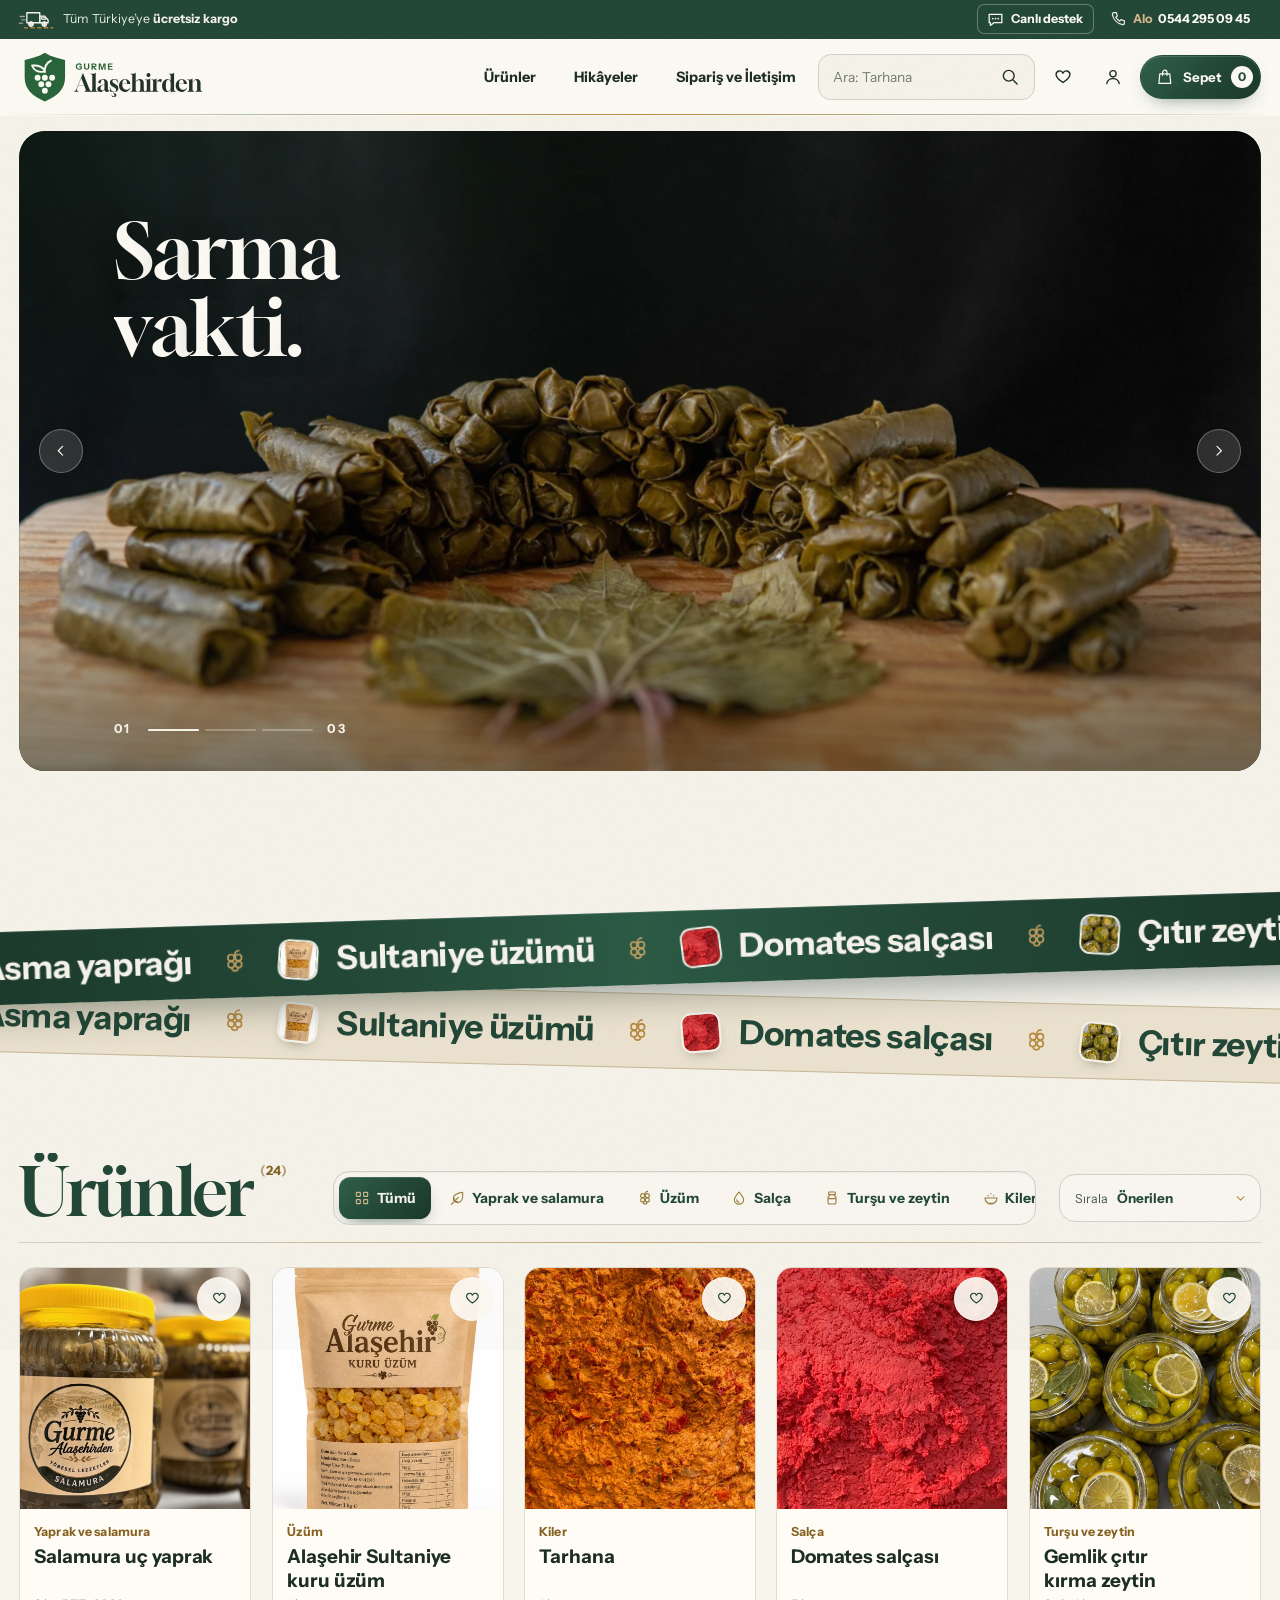
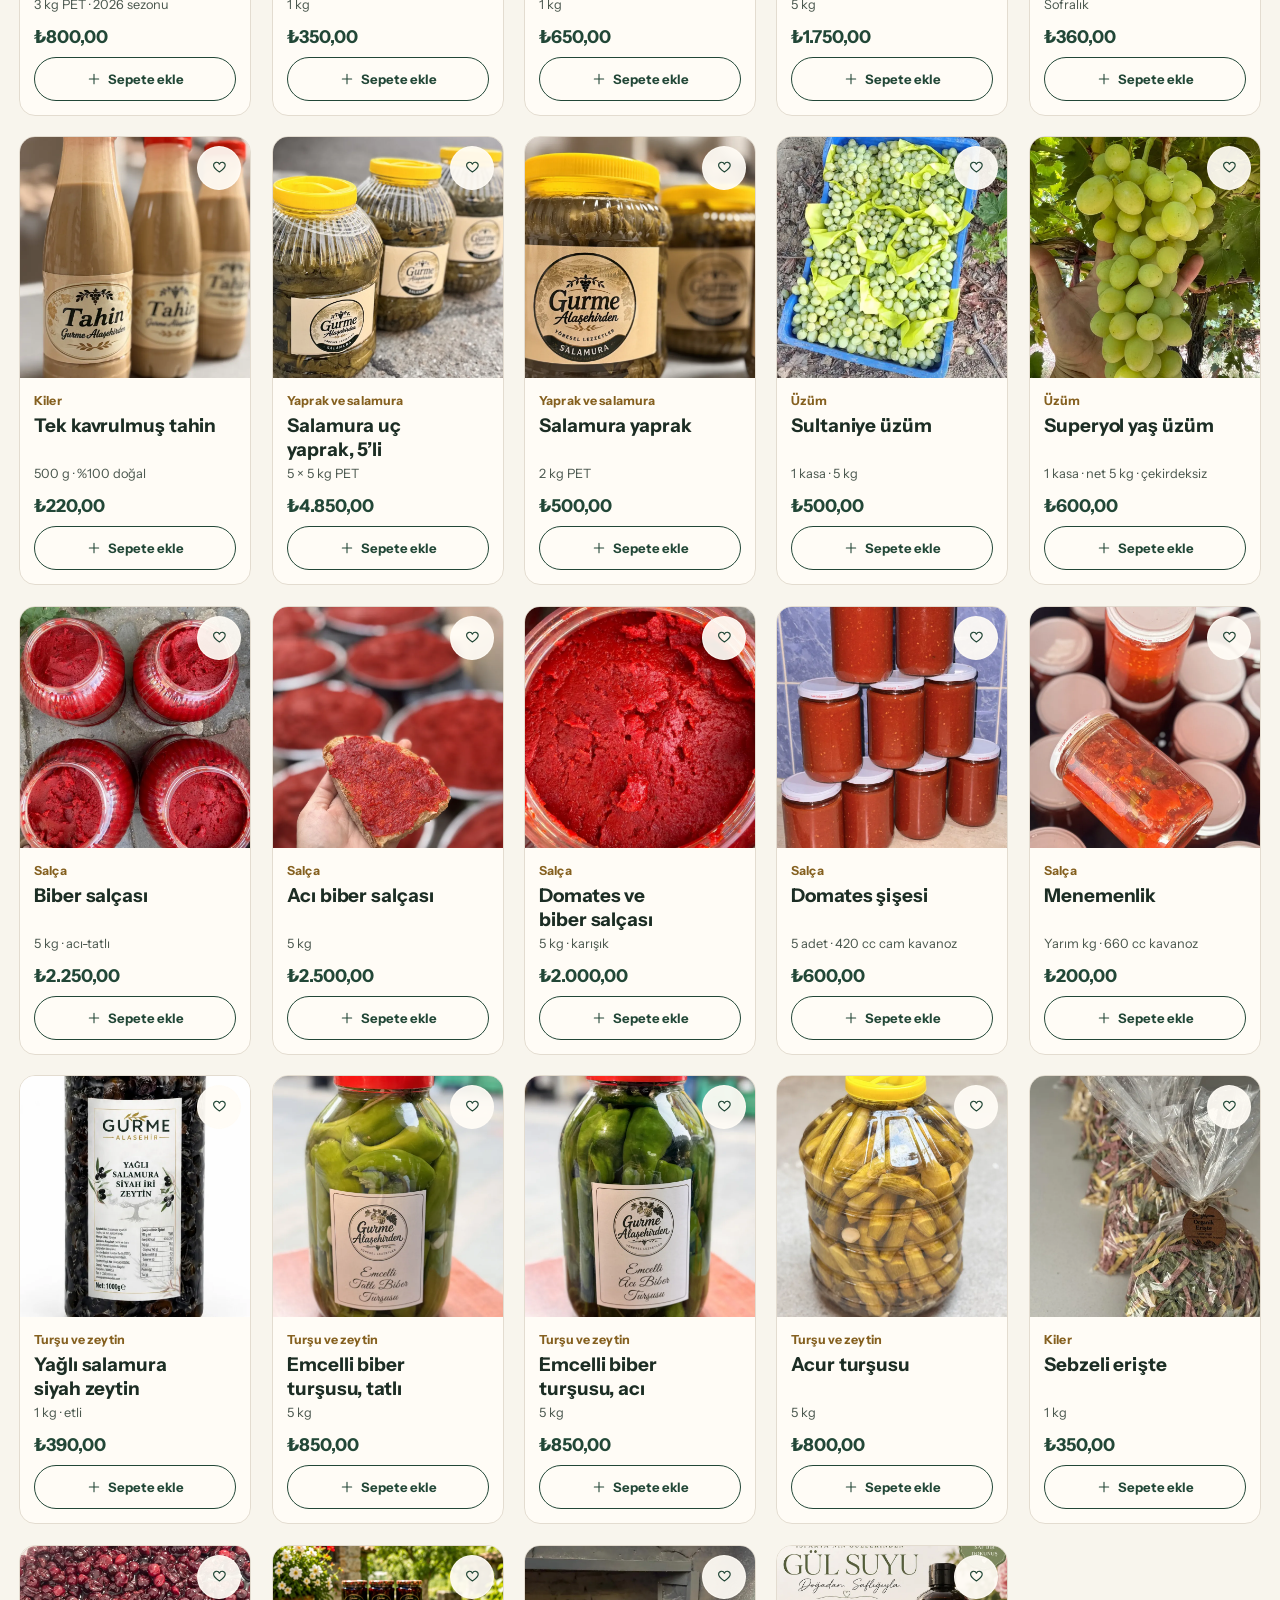
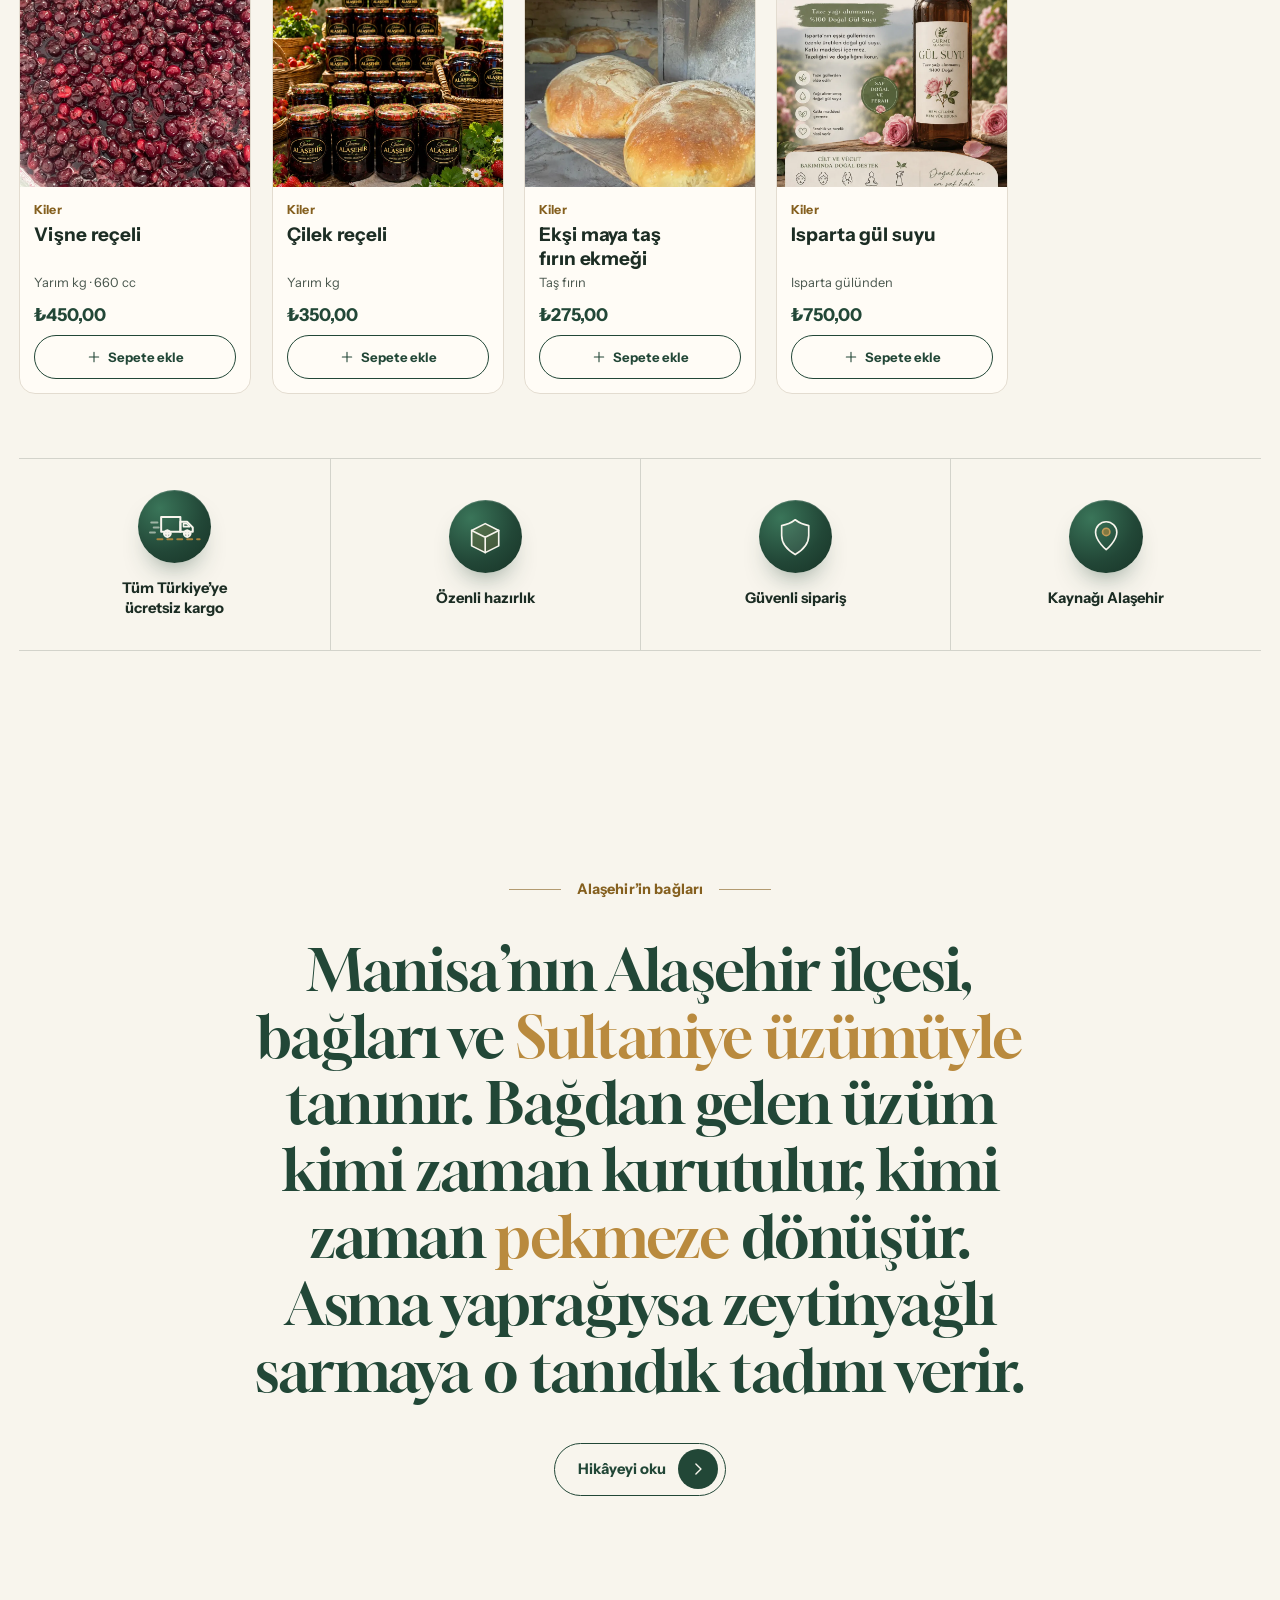
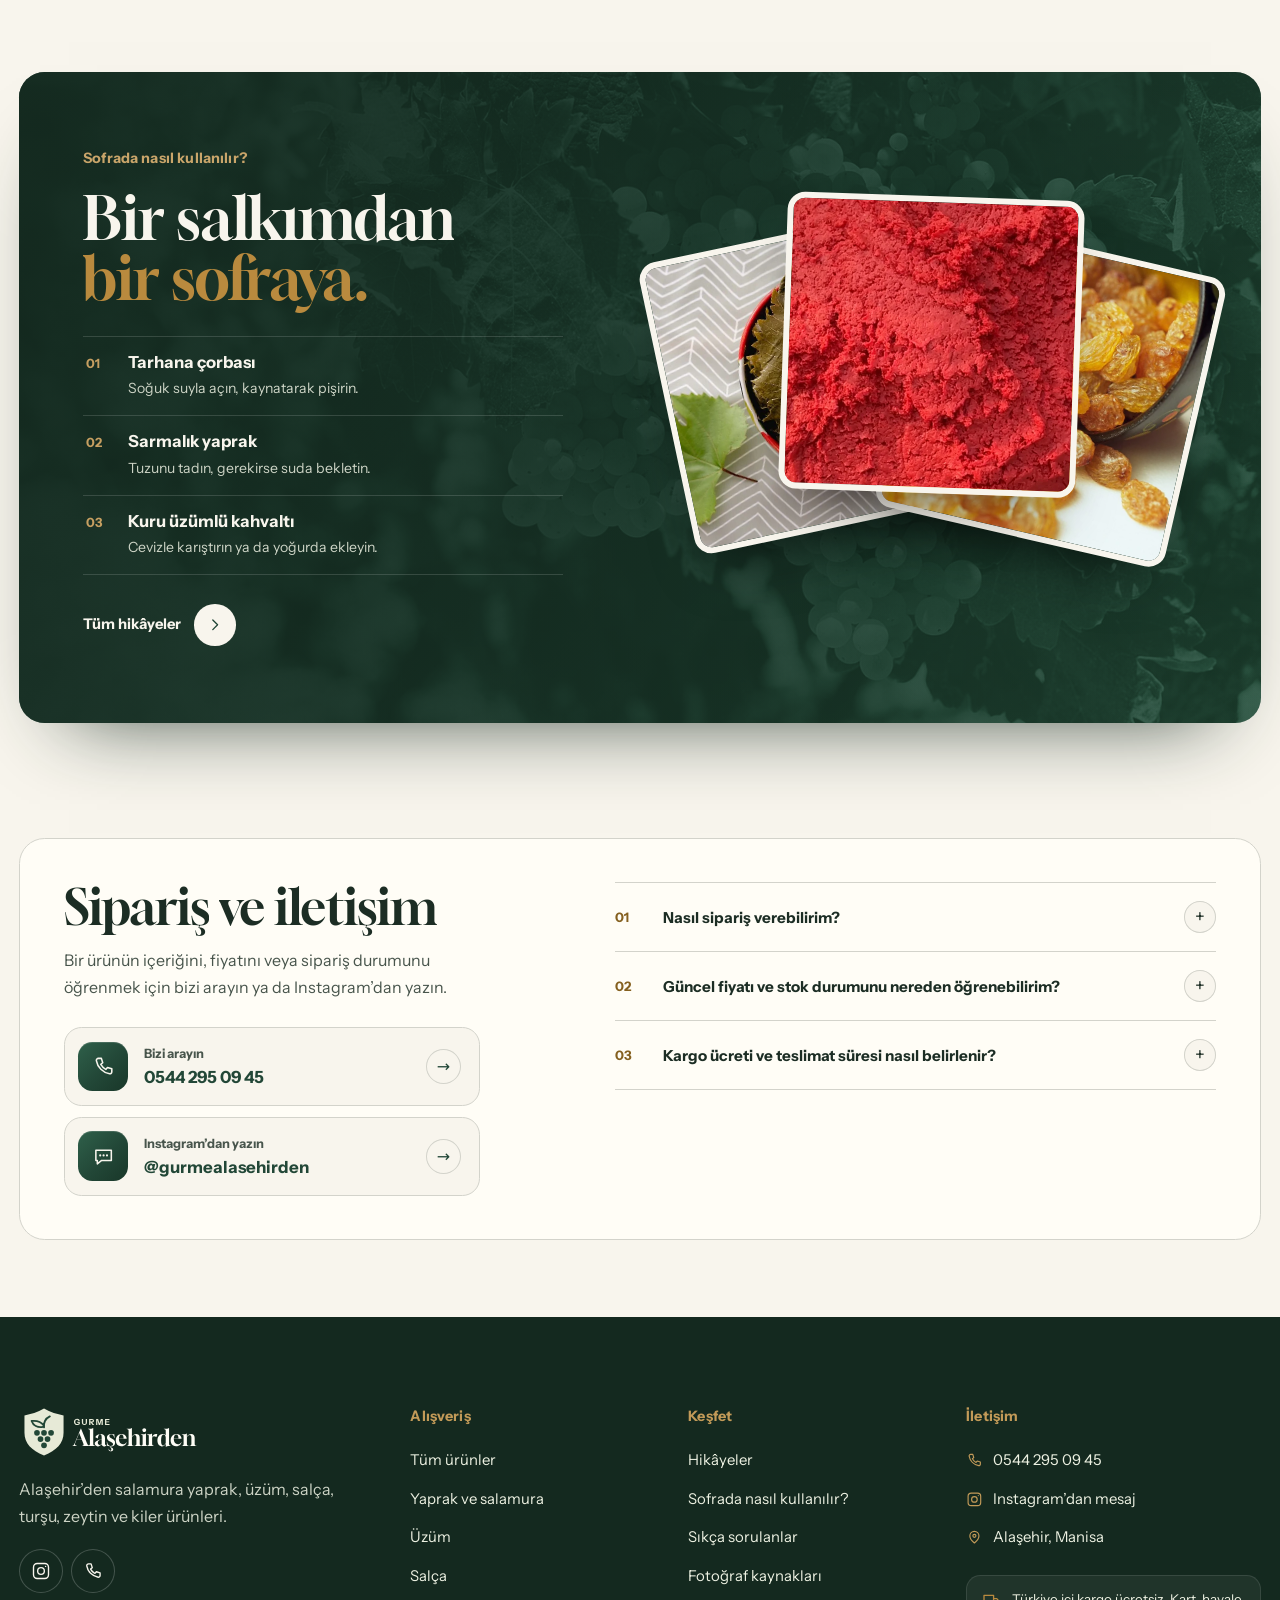
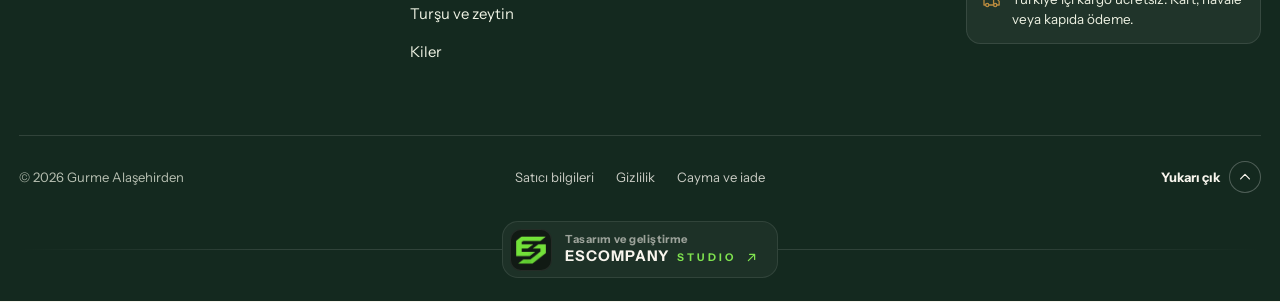
==== commit 13f32eea: "Ödeme ekranları her genişlikte ortalı Kartla ödemede işlem ekranının sola sıkışmasına yol açan sınıf" ====
--- a/index.html
+++ b/index.html
@@ -19,18 +19,18 @@
   <link rel="apple-touch-icon" href="assets/icon.png">
   <link rel="icon" href="assets/gurme-marka.svg" type="image/svg+xml">
   <link rel="preload" href="assets/display.woff2" as="font" type="font/woff2" crossorigin>
-  <link rel="stylesheet" href="styles.css?v=65">
-  <link rel="stylesheet" href="catalog-design.css?v=65">
-  <link rel="stylesheet" href="motion.css?v=65">
-  <script src="catalog.js?v=65" defer></script>
-  <script src="shop.js?v=65" defer></script>
-  <script src="showcase.js?v=65" defer></script>
-  <script src="mobile-menu.js?v=65" defer></script>
-  <script src="account.js?v=65" defer></script>
-  <script src="fly.js?v=65" defer></script>
-  <script src="search.js?v=65" defer></script>
-  <script src="support.js?v=65" defer></script>
-  <script src="motion.js?v=65" defer></script>
+  <link rel="stylesheet" href="styles.css?v=67">
+  <link rel="stylesheet" href="catalog-design.css?v=67">
+  <link rel="stylesheet" href="motion.css?v=67">
+  <script src="catalog.js?v=67" defer></script>
+  <script src="shop.js?v=67" defer></script>
+  <script src="showcase.js?v=67" defer></script>
+  <script src="mobile-menu.js?v=67" defer></script>
+  <script src="account.js?v=67" defer></script>
+  <script src="fly.js?v=67" defer></script>
+  <script src="search.js?v=67" defer></script>
+  <script src="support.js?v=67" defer></script>
+  <script src="motion.js?v=67" defer></script>
   <script type="application/ld+json">
 {
  "@context": "https://schema.org",
--- a/motion.css
+++ b/motion.css
@@ -3152,3 +3152,31 @@
   .pf-hero.is-new, .pf-hero.is-new .st-art, .pf-hero.is-new .st-art svg, .st-art.is-new, .pf-hero-tag { animation: none !important; }
 }
 .pf-hero-tag { display: table; margin-bottom: .3rem; } .pf-hero strong { display: block; }
+
+/* =================== Order confirmation: centred, two columns on wide screens =================== */
+.checkout-done { display: grid; justify-items: center; }
+.done-card { display: grid; grid-template-columns: minmax(0, 1fr); gap: 1.4rem; width: 100%; max-width: 1080px; justify-items: stretch; animation: rise .6s var(--out) both; }
+.done-card > .done-main, .done-card > .done-side { animation: none; }
+.done-main { display: grid; justify-items: start; align-content: start; gap: .7rem; min-width: 0; }
+.done-side { display: grid; align-content: start; gap: .8rem; min-width: 0; }
+.done-main > *, .done-side > * { animation: rise .6s var(--out) both; }
+.done-main > :nth-child(2) { animation-delay: .5s; } .done-main > :nth-child(3) { animation-delay: .58s; }
+.done-main > :nth-child(4) { animation-delay: .66s; } .done-main > :nth-child(5) { animation-delay: .74s; }
+.done-main > :nth-child(6) { animation-delay: .82s; } .done-main > :nth-child(7) { animation-delay: .9s; }
+.done-side > :nth-child(1) { animation-delay: .7s; } .done-side > :nth-child(2) { animation-delay: .8s; }
+.done-side > :nth-child(3) { animation-delay: .9s; } .done-side > :nth-child(4) { animation-delay: 1s; }
+.done-main > .done-badge { animation: pdp-pop .6s var(--spring) both !important; }
+.done-side-title { color: var(--ink); font: 700 1.05rem/1.2 var(--sans); }
+.done-side .done-facts { margin-top: 0; }
+.done-side .done-actions { display: grid; grid-template-columns: 1fr; margin-top: .3rem; }
+.done-side .done-actions .button, .done-side .done-account .button { width: 100%; }
+.done-side .done-account { display: block; }
+body.is-order-done .checkout-head { text-align: center; }
+body.is-order-done .checkout-head h1 { margin-inline: auto; }
+body.is-order-done .demo-banner, body.is-order-done .checkout-head .co-demo { margin-inline: auto; }
+@media (min-width: 960px) {
+  .done-card { grid-template-columns: minmax(0, 1.25fr) minmax(300px, .85fr); gap: 0; padding: clamp(1.8rem, 3vw, 2.8rem); }
+  .done-main { padding-right: clamp(1.6rem, 3vw, 3rem); }
+  .done-side { padding-left: clamp(1.6rem, 3vw, 3rem); border-left: 1px solid var(--line); }
+}
+@media (prefers-reduced-motion: reduce) { .done-main > *, .done-side > * { animation: none !important; } }
